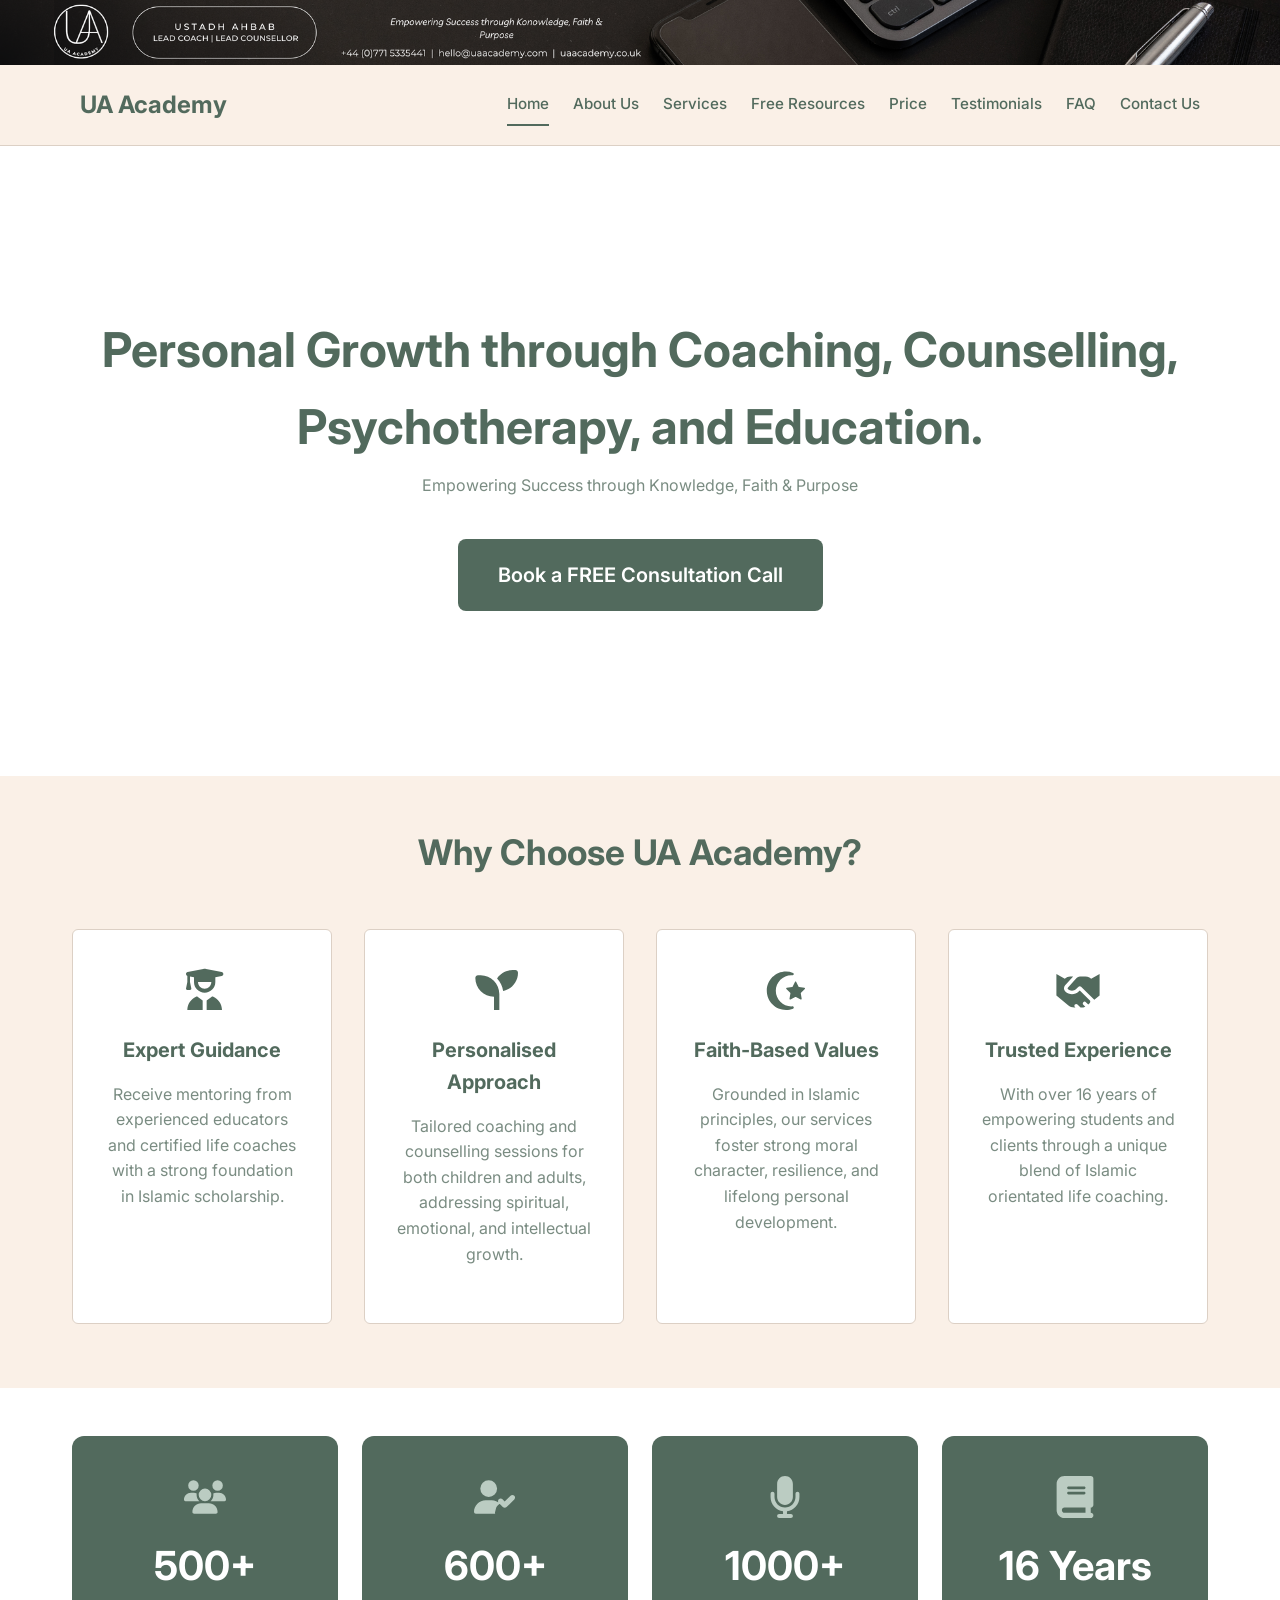
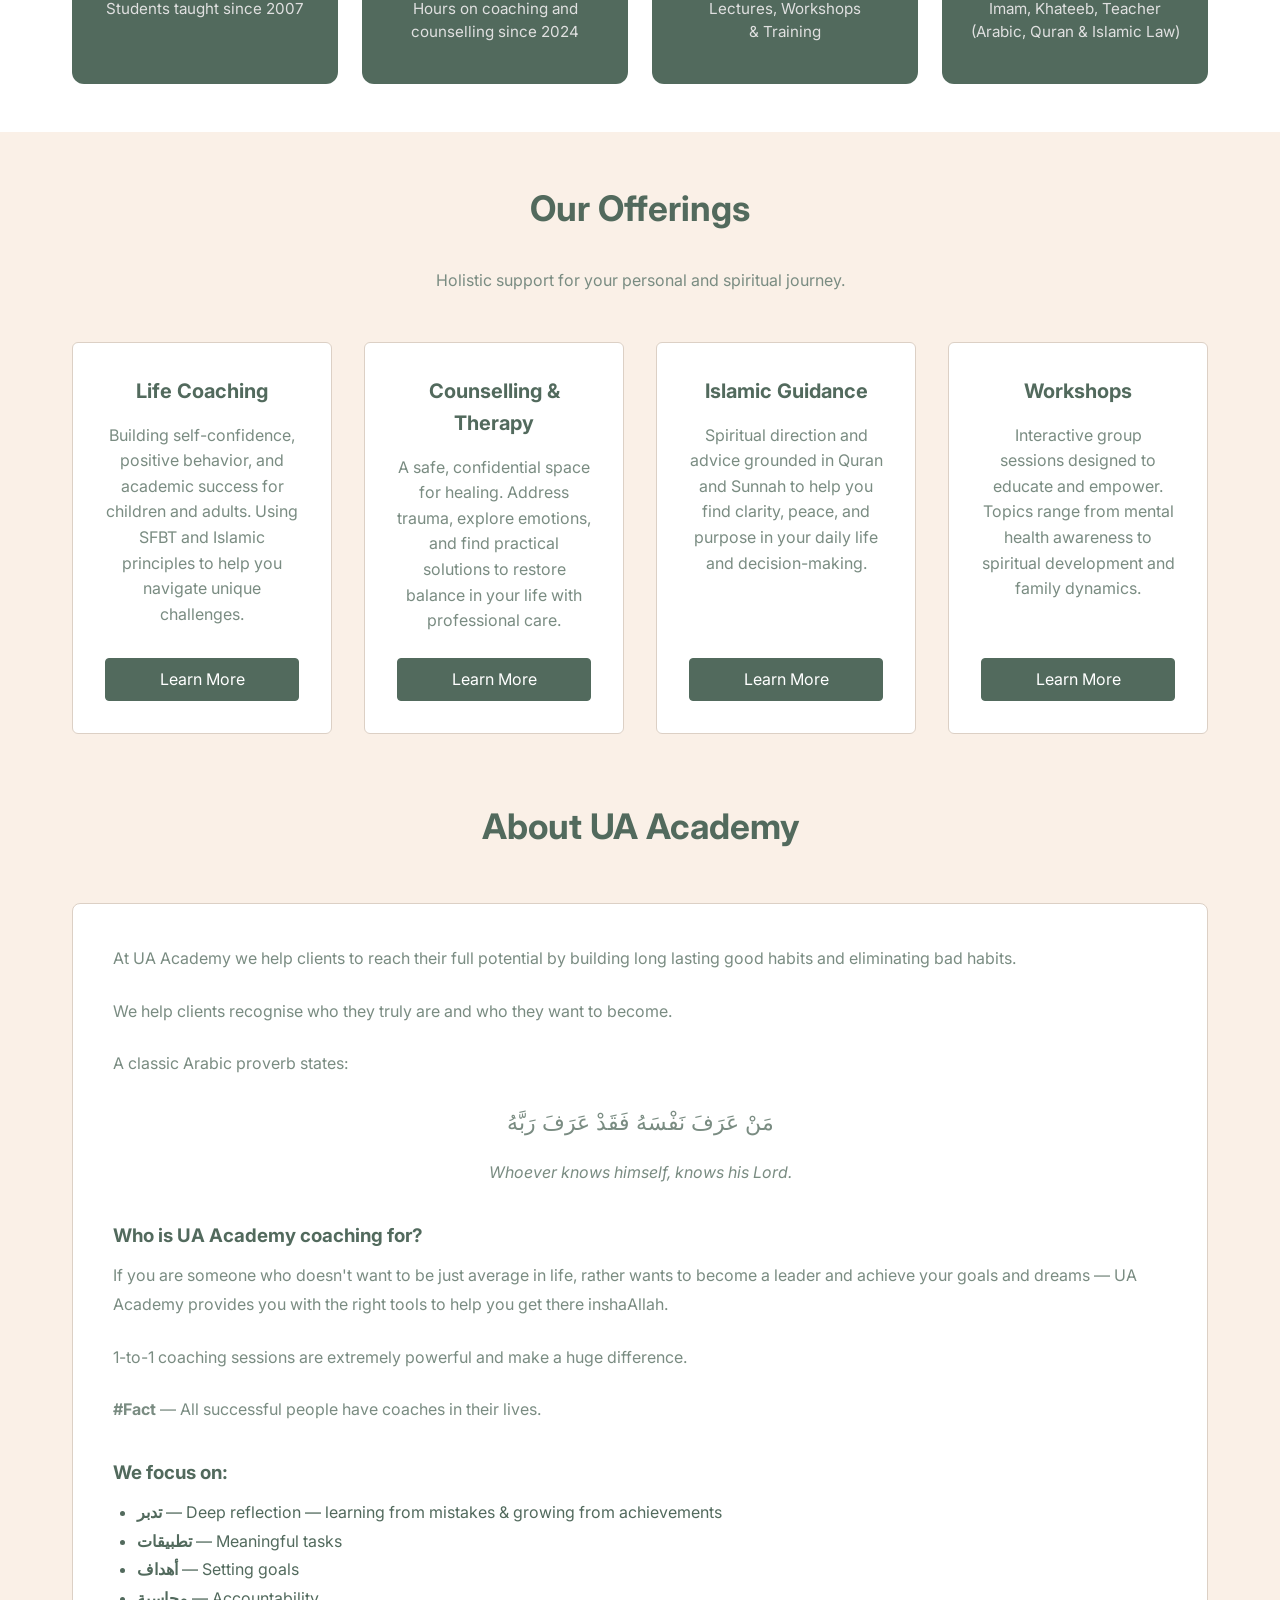
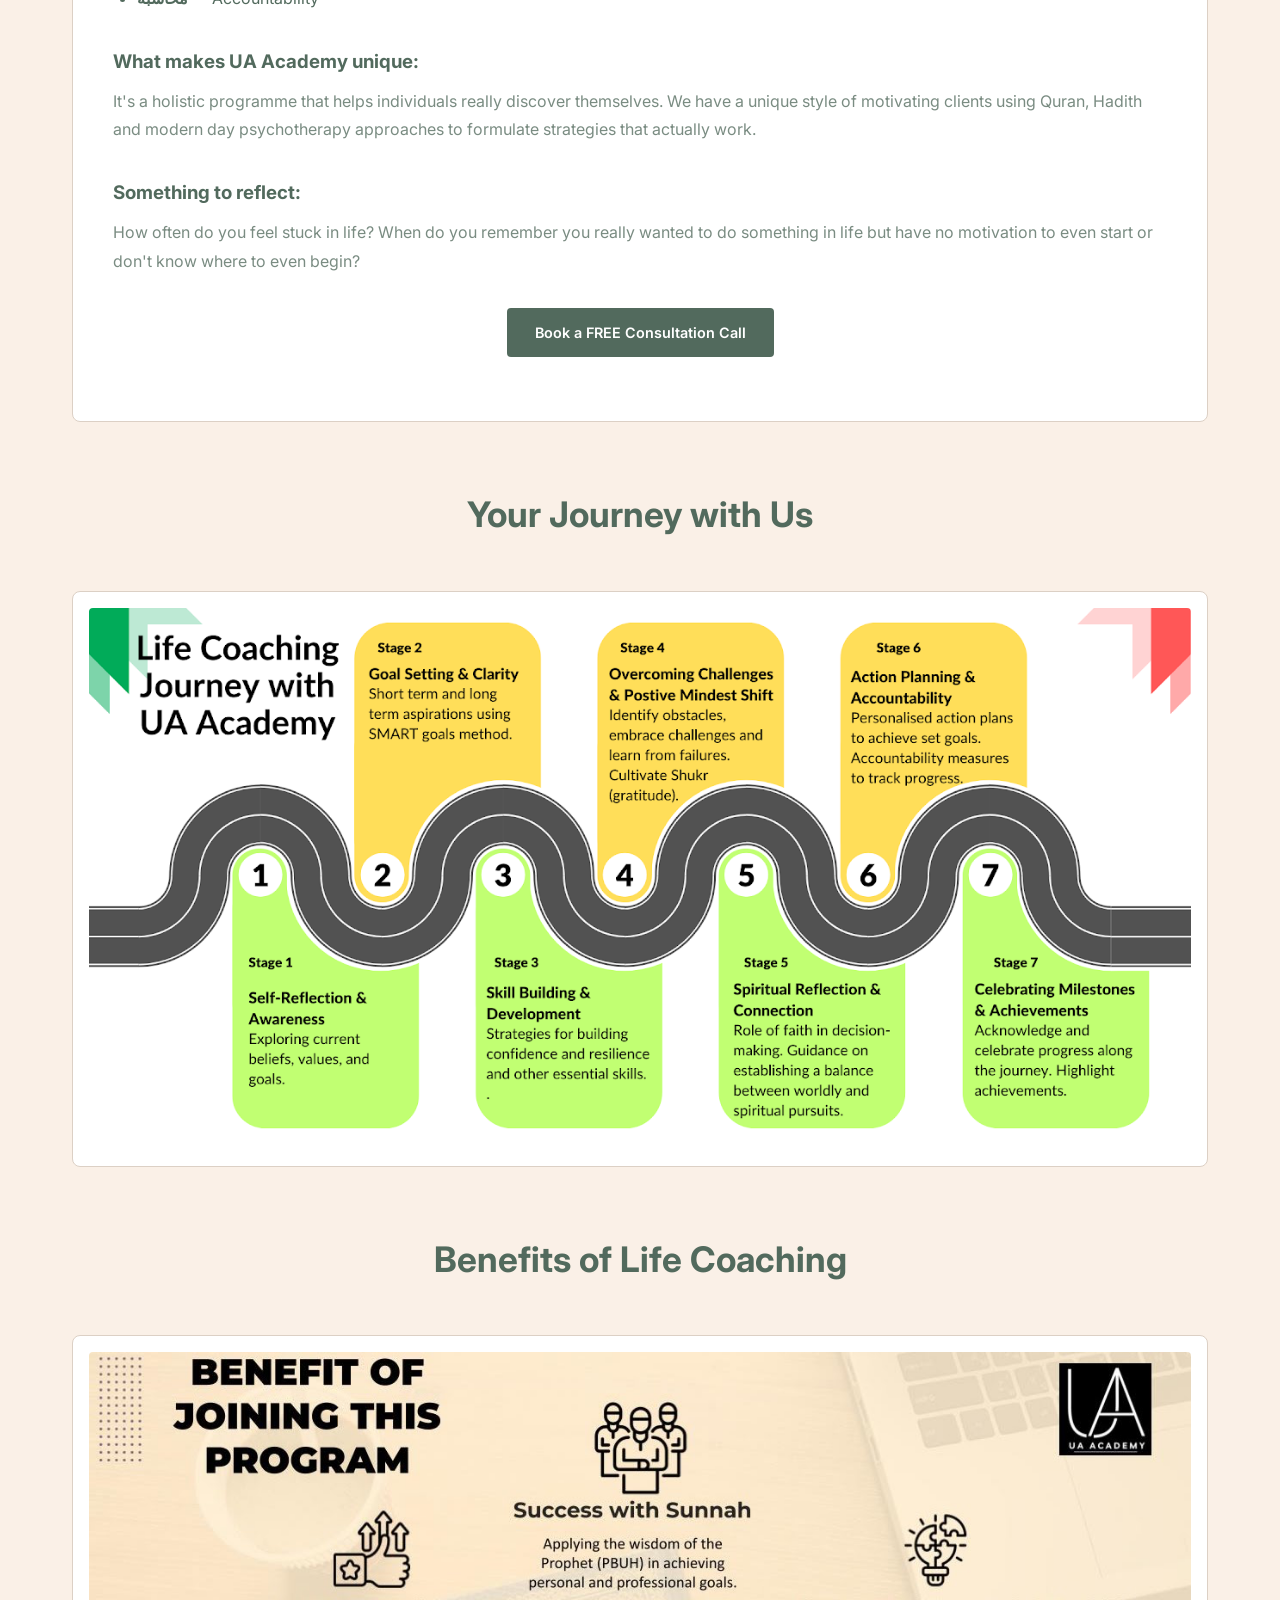
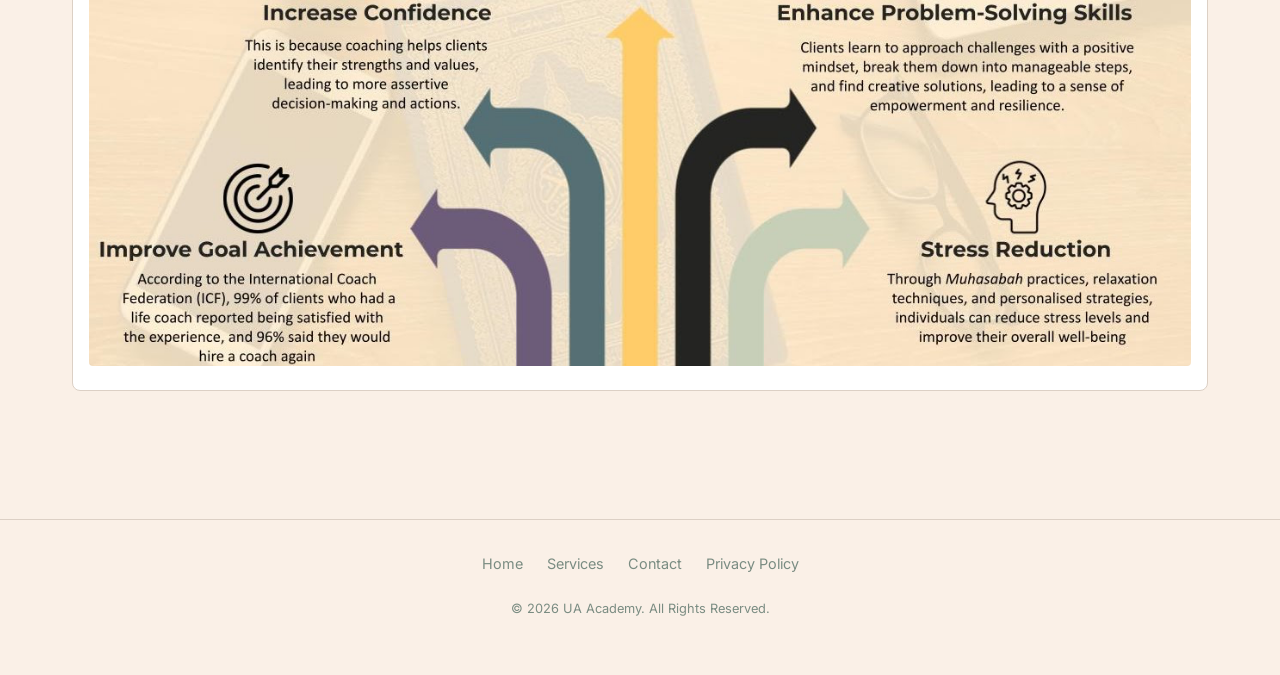
==== index.html @ 19e5a675 "Add files via upload" ====
<!DOCTYPE html>
<html lang="en">

<head>
    <meta charset="UTF-8">
    <meta name="viewport" content="width=device-width, initial-scale=1.0">
    <title>Home - UA Academy</title>
    <link rel="stylesheet" href="styles.css">
    <!-- Fonts -->
    <link
        href="https://fonts.googleapis.com/css2?family=Inter:wght@400;500;600&family=Playfair+Display:wght@700&display=swap"
        rel="stylesheet">
</head>

<body>

    <div class="top-banner">
        <picture>
            <source media="(max-width: 768px)" srcset="assets/bannermob.png">
            <img src="assets/bannerslim.png" alt="Welcome Banner">
        </picture>
    </div>
    <header>
        <div class="container nav-container">
            <a href="index.html" class="logo">UA Academy</a>
            <div class="menu-toggle">&#9776;</div>
            <nav class="nav-links">
                <a href="index.html" class="active">Home</a>
                <a href="about.html">About Us</a>
                <a href="services.html">Services</a>
                <!-- <a href="videos.html">Videos</a> -->
                <a href="FreeResources.html">Free Resources</a>
                <a href="price.html">Price</a>
                <a href="testimonials.html">Testimonials</a>
                <a href="faq.html">FAQ</a>
                <a href="contact.html">Contact Us</a>
            </nav>
        </div>
    </header>

    <main class="main-content">
        <!-- Hero -->
        <section class="page-hero home-hero">
            <div class="container">
                <h1>Personal Growth through Coaching, Counselling, Psychotherapy, and Education.</h1>
                <p>Empowering Success through Knowledge, Faith & Purpose</p>
                <a href="contact.html" class="btn">Book a FREE Consultation Call</a>
            </div>
        </section>

        <!-- Why Choose Us -->
        <section class="container" style="margin-bottom: 4rem;">
            <div class="section-title">
                <h2>Why Choose UA Academy?</h2>
            </div>
            <div class="card-grid">
                <div class="card">
                    <div class="card-icon">
                        <!-- Expert Guidance: User Graduate -->
                        <svg xmlns="http://www.w3.org/2000/svg" viewBox="0 0 576 512">
                            <path fill="currentColor"
                                d="M337.3 51C325.9 48.7 314.2 48.7 302.8 51L115.3 88.5C104.1 90.7 96 100.6 96 112C96 122.3 102.5 131.3 112 134.6L112 208L96.3 286.6C96.1 287.5 96 288.5 96 289.5C96 297.5 102.5 304.1 110.6 304.1L145.5 304.1C153.5 304.1 160.1 297.6 160.1 289.5C160.1 288.5 160 287.6 159.8 286.6L144 208L144 141.3L192 150.9L192 208C192 278.7 249.3 336 320 336C390.7 336 448 278.7 448 208L448 150.9L524.7 135.6C535.9 133.3 544 123.4 544 112C544 100.6 535.9 90.7 524.7 88.5L337.3 51zM320 288C275.8 288 240 252.2 240 208L400 208C400 252.2 364.2 288 320 288zM216.1 384.1C154.7 412.3 112 474.3 112 546.3C112 562.7 125.3 576 141.7 576L296 576L296 430L238.6 387C232.1 382.1 223.4 380.8 216 384.2zM344 576L498.3 576C514.7 576 528 562.7 528 546.3C528 474.3 485.3 412.3 423.9 384.2C416.5 380.8 407.8 382.1 401.3 387L343.9 430L343.9 576z" />
                        </svg>
                    </div>
                    <h3>Expert Guidance</h3>
                    <p>Receive mentoring from experienced educators and certified life coaches with a strong foundation
                        in Islamic scholarship.</p>
                </div>
                <div class="card">
                    <div class="card-icon">
                        <!-- Personalised Approach: Seedling -->
                        <svg xmlns="http://www.w3.org/2000/svg" viewBox="0 0 576 512">
                            <path fill="currentColor"
                                d="M576 96C576 204.1 499.4 294.3 397.6 315.4C389.7 257.3 363.6 205 325.1 164.5C365.2 104 433.9 64 512 64L544 64C561.7 64 576 78.3 576 96zM64 160C64 142.3 78.3 128 96 128L128 128C251.7 128 352 228.3 352 352L352 544C352 561.7 337.7 576 320 576C302.3 576 288 561.7 288 544L288 384C164.3 384 64 283.7 64 160z" />
                        </svg>
                    </div>
                    <h3>Personalised Approach</h3>
                    <p>Tailored coaching and counselling sessions for both children and adults, addressing spiritual,
                        emotional, and intellectual growth.</p>
                </div>
                <div class="card">
                    <div class="card-icon">
                        <!-- Faith-Based Values: Star and Crescent -->
                        <svg xmlns="http://www.w3.org/2000/svg" viewBox="0 0 640 512">
                            <path fill="currentColor"
                                d="M64 320C64 178.6 178.6 64 320 64C353 64 384.6 70.3 413.6 81.7C421 84.6 425.1 92.4 423.4 100.1C421.7 107.8 414.6 113.1 406.7 112.5C401.9 112.2 397 112 392.1 112C277.2 112 184.1 205.1 184.1 320C184.1 434.9 277.2 528 392.1 528C397 528 401.9 527.8 406.7 527.5C414.6 527 421.7 532.2 423.4 539.9C425.1 547.6 421 555.4 413.6 558.3C384.6 569.7 353 576 320 576C178.6 576 64 461.4 64 320zM439.4 201.4C442.9 194.3 453.1 194.3 456.6 201.4L488.1 265.2C489.5 268 492.2 270 495.3 270.5L565.7 280.7C573.6 281.8 576.7 291.5 571 297.1L520.1 346.7C517.8 348.9 516.8 352.1 517.3 355.2L529.3 425.3C530.6 433.1 522.4 439.1 515.4 435.4L452.4 402.3C449.6 400.8 446.3 400.8 443.5 402.3L380.5 435.4C373.5 439.1 365.2 433.1 366.6 425.3L378.6 355.2C379.1 352.1 378.1 348.9 375.8 346.7L325 297.1C319.3 291.5 322.4 281.9 330.3 280.7L400.7 270.5C403.8 270 406.5 268.1 407.9 265.2L439.4 201.4z" />
                        </svg>
                    </div>
                    <h3>Faith-Based Values</h3>
                    <p>Grounded in Islamic principles, our services foster strong moral character, resilience, and
                        lifelong personal development.</p>
                </div>
                <div class="card">
                    <div class="card-icon">
                        <!-- Trusted Experience: Handshake -->
                        <svg xmlns="http://www.w3.org/2000/svg" viewBox="0 0 640 512">
                            <path fill="currentColor"
                                d="M300.9 149.2L184.3 278.8C179.7 283.9 179.9 291.8 184.8 296.7C215.3 327.2 264.8 327.2 295.3 296.7L327.1 264.9C331.3 260.7 336.6 258.4 342 258C348.8 257.4 355.8 259.7 361 264.9L537.6 440L608 384L608 96L496 160L472.2 144.1C456.4 133.6 437.9 128 418.9 128L348.5 128C347.4 128 346.2 128 345.1 128.1C328.2 129 312.3 136.6 300.9 149.2zM148.6 246.7L255.4 128L215.8 128C190.3 128 165.9 138.1 147.9 156.1L144 160L32 96L32 384L188.4 514.3C211.4 533.5 240.4 544 270.3 544L286 544L279 537C269.6 527.6 269.6 512.4 279 503.1C288.4 493.8 303.6 493.7 312.9 503.1L353.9 544.1L362.9 544.1C382 544.1 400.7 539.8 417.7 531.8L391 505C381.6 495.6 381.6 480.4 391 471.1C400.4 461.8 415.6 461.7 424.9 471.1L456.9 503.1L474.4 485.6C483.3 476.7 485.9 463.8 482 452.5L344.1 315.7L329.2 330.6C279.9 379.9 200.1 379.9 150.8 330.6C127.8 307.6 126.9 270.7 148.6 246.6z" />
                        </svg>
                    </div>
                    <h3>Trusted Experience</h3>
                    <p>With over 16 years of empowering students and clients through a unique blend of Islamic
                        orientated life coaching.</p>
                </div>
            </div>
        </section>

        <!-- Metrics Section -->
        <section class="metrics-section">
            <div class="metrics-grid">
                <div class="metric-card">
                    <div class="metric-icon">
                        <!-- Student Icon (User Group) -->
                        <svg xmlns="http://www.w3.org/2000/svg" viewBox="0 0 640 512">
                            <path
                                d="M144 0a80 80 0 1 1 0 160A80 80 0 1 1 144 0zM512 0a80 80 0 1 1 0 160A80 80 0 1 1 512 0zM0 298.7C0 239.8 47.8 192 106.7 192h42.7c15.9 0 31 3.5 44.6 9.7c-1.3 7.2-1.9 14.7-1.9 22.3c0 38.2 16.8 72.5 43.3 96c-.2 0-.4 0-.7 0H21.3C9.6 320 0 310.4 0 298.7zM405.3 320c-.2 0-.4 0-.7 0c26.6-23.5 43.3-57.8 43.3-96c0-7.6-.7-15-1.9-22.3c13.6-6.3 28.7-9.7 44.6-9.7h42.7C592.2 192 640 239.8 640 298.7c0 11.8-9.6 21.3-21.3 21.3H405.3zM224 224a96 96 0 1 1 192 0 96 96 0 1 1 -192 0zM128 485.3C128 411.7 187.7 352 261.3 352H378.7C452.3 352 512 411.7 512 485.3c0 14.7-11.9 26.7-26.7 26.7H154.7c-14.7 0-26.7-11.9-26.7-26.7z" />
                        </svg>
                    </div>
                    <div class="metric-number">500+</div>
                    <div class="metric-label">Students taught since 2007</div>
                </div>
                <div class="metric-card">
                    <div class="metric-icon">
                        <!-- Mentoring Icon (User Check) -->
                        <svg xmlns="http://www.w3.org/2000/svg" viewBox="0 0 640 512">
                            <path
                                d="M224 256A128 128 0 1 0 224 0a128 128 0 1 0 0 256zm-45.7 48C79.8 304 0 383.8 0 482.3C0 498.7 13.3 512 29.7 512H322.8c-3.1-8.8-3.7-18.4-1.4-27.8l15-60.1c2.8-11.3 8.6-21.5 16.8-29.7l40.3-40.3c-32.1-31-75.7-50.1-123.9-50.1H178.3zm435.5-68.3c-15.6-15.6-40.9-15.6-56.6 0l-89.4 89.4-33.4-33.4c-15.6-15.6-40.9-15.6-56.6 0s-15.6 40.9 0 56.6l61.7 61.7c15.6 15.6 40.9 15.6 56.6 0l117.7-117.7c15.6-15.6 15.6-40.9 0-56.6z" />
                        </svg>
                    </div>
                    <div class="metric-number">600+</div>
                    <div class="metric-label">Hours on coaching and counselling since 2024</div>
                </div>
                <div class="metric-card">
                    <div class="metric-icon">
                        <!-- Lectures Icon (Microphone) -->
                        <svg xmlns="http://www.w3.org/2000/svg" viewBox="0 0 384 512">
                            <path
                                d="M192 0C139 0 96 43 96 96V256c0 53 43 96 96 96s96-43 96-96V96c0-53-43-96-96-96zM64 216c0-13.3-10.7-24-24-24s-24 10.7-24 24v40c0 89.1 66.2 162.7 152 174.4V464H120c-13.3 0-24 10.7-24 24s10.7 24 24 24h72 72c13.3 0 24-10.7 24-24s-10.7-24-24-24H216V430.4c85.8-11.7 152-85.3 152-174.4V216c0-13.3-10.7-24-24-24s-24 10.7-24 24v40c0 70.7-57.3 128-128 128s-128-57.3-128-128V216z" />
                        </svg>
                    </div>
                    <div class="metric-number">1000+</div>
                    <div class="metric-label">Lectures, Workshops<br>& Training</div>
                </div>
                <div class="metric-card">
                    <div class="metric-icon">
                        <!-- Islamic Education Icon (Book/Quran) -->
                        <svg xmlns="http://www.w3.org/2000/svg" viewBox="0 0 448 512">
                            <path
                                d="M96 0C43 0 0 43 0 96V416c0 53 43 96 96 96H384h32c17.7 0 32-14.3 32-32s-14.3-32-32-32V384c17.7 0 32-14.3 32-32V32c0-17.7-14.3-32-32-32H384 96zm0 384H352v64H96c-17.7 0-32-14.3-32-32s14.3-32 32-32zm32-240c0-8.8 7.2-16 16-16H336c8.8 0 16 7.2 16 16s-7.2 16-16 16H144c-8.8 0-16-7.2-16-16zm16 48H336c8.8 0 16 7.2 16 16s-7.2 16-16 16H144c-8.8 0-16-7.2-16-16s7.2-16 16-16z" />
                        </svg>
                    </div>
                    <div class="metric-number">16 Years</div>
                    <div class="metric-label">Imam, Khateeb, Teacher<br>(Arabic, Quran & Islamic Law)</div>
                </div>
            </div>
        </section>

        <!-- Our Services -->
        <section class="container" style="margin-bottom: 4rem;">
            <div class="section-title">
                <h2>Our Offerings</h2>
                <p>Holistic support for your personal and spiritual journey.</p>
            </div>
            <div class="card-grid">
                <!-- Service 1 -->
                <div class="card">
                    <h3>Life Coaching</h3>
                    <p>Building self-confidence, positive behavior, and academic success for children and adults. Using
                        SFBT and Islamic principles to help you navigate unique challenges.</p>
                    <a href="services.html" class="btn-outline"
                        style="display:inline-block; padding: 0.5rem 1rem; border-radius: 4px;">Learn More</a>
                </div>

                <!-- Service 2 -->
                <div class="card">
                    <h3>Counselling & Therapy</h3>
                    <p>A safe, confidential space for healing. Address trauma, explore emotions, and find practical
                        solutions to restore balance in your life with professional care.</p>
                    <a href="services.html" class="btn-outline"
                        style="display:inline-block; padding: 0.5rem 1rem; border-radius: 4px;">Learn More</a>
                </div>

                <!-- Service 3 -->
                <div class="card">
                    <h3>Islamic Guidance</h3>
                    <p>Spiritual direction and advice grounded in Quran and Sunnah to help you find clarity, peace, and
                        purpose in your daily life and decision-making.</p>
                    <a href="services.html" class="btn-outline"
                        style="display:inline-block; padding: 0.5rem 1rem; border-radius: 4px;">Learn More</a>
                </div>

                <!-- Service 4 -->
                <div class="card">
                    <h3>Workshops</h3>
                    <p>Interactive group sessions designed to educate and empower. Topics range from mental health
                        awareness to spiritual development and family dynamics.</p>
                    <a href="services.html" class="btn-outline"
                        style="display:inline-block; padding: 0.5rem 1rem; border-radius: 4px;">Learn More</a>
                </div>
            </div>
        </section>

        <!-- About UA Academy Coaching -->
        <section class="container" style="margin-bottom: 4rem;">
            <div class="section-title">
                <h2>About UA Academy</h2>
            </div>
            <div style="background: white; padding: 2.5rem; border-radius: 8px; border: 1px solid var(--border-color); line-height: 1.8; color: var(--text-main);">
                <p>At UA Academy we help clients to reach their full potential by building long lasting good habits and eliminating bad habits.</p>
                <p>We help clients recognise who they truly are and who they want to become.</p>
                <p style="margin-top: 1rem;">A classic Arabic proverb states:</p>
                <p style="font-size: 1.4rem; text-align: center; margin: 1rem 0; direction: rtl;">مَنْ عَرَفَ نَفْسَهُ فَقَدْ عَرَفَ رَبَّهُ</p>
                <p style="text-align: center; font-style: italic; margin-bottom: 1.5rem;">Whoever knows himself, knows his Lord.</p>

                <h3 style="margin-top: 2rem; margin-bottom: 0.5rem;">Who is UA Academy coaching for?</h3>
                <p>If you are someone who doesn't want to be just average in life, rather wants to become a leader and achieve your goals and dreams — UA Academy provides you with the right tools to help you get there inshaAllah.</p>
                <p>1-to-1 coaching sessions are extremely powerful and make a huge difference.</p>
                <p style="margin-top: 0.5rem;"><strong>#Fact</strong> — All successful people have coaches in their lives.</p>

                <h3 style="margin-top: 2rem; margin-bottom: 0.5rem;">We focus on:</h3>
                <ul style="list-style: disc; padding-left: 1.5rem; margin-bottom: 1.5rem;">
                    <li><strong>تدبر</strong> — Deep reflection — learning from mistakes & growing from achievements</li>
                    <li><strong>تطبيقات</strong> — Meaningful tasks</li>
                    <li><strong>أهداف</strong> — Setting goals</li>
                    <li><strong>محاسبة</strong> — Accountability</li>
                </ul>

                <h3 style="margin-top: 2rem; margin-bottom: 0.5rem;">What makes UA Academy unique:</h3>
                <p>It's a holistic programme that helps individuals really discover themselves. We have a unique style of motivating clients using Quran, Hadith and modern day psychotherapy approaches to formulate strategies that actually work.</p>

                <h3 style="margin-top: 2rem; margin-bottom: 0.5rem;">Something to reflect:</h3>
                <p>How often do you feel stuck in life? When do you remember you really wanted to do something in life but have no motivation to even start or don't know where to even begin?</p>

                <p style="margin-top: 2rem; text-align: center;">
                    <a href="contact.html" class="btn">Book a FREE Consultation Call</a>
                </p>
            </div>
        </section>

        <!-- Timeline and benefits Image Section -->
        <section class="container" style="margin-bottom: 4rem; text-align: center;">
            <div class="section-title">
                <h2>Your Journey with Us</h2>
            </div>
            <div
                style="background: white; padding: 1rem; border-radius: 8px; border: 1px solid var(--border-color); display: inline-block;">
                <img src="assets/timeline.png" alt="Life Coaching Journey Timeline"
                    style="max-width: 100%; height: auto; border-radius: 4px;">
            </div>
        </section>

        <section class="container" style="margin-bottom: 4rem; text-align: center;">
            <div class="section-title">
                <h2>Benefits of Life Coaching</h2>
            </div>
            <div
                style="background: white; padding: 1rem; border-radius: 8px; border: 1px solid var(--border-color); display: inline-block;">
                <img src="assets/benefitsoflifecoaching.png" alt="Life Coaching Journey Timeline"
                    style="max-width: 100%; height: auto; border-radius: 4px;">
            </div>
        </section>
    </main>

    <footer>
        <div class="container">
            <div class="footer-links">
                <a href="index.html">Home</a>
                <a href="services.html">Services</a>
                <a href="contact.html">Contact</a>
                <a href="#">Privacy Policy</a>
            </div>
            <p class="copyright">&copy; 2026 UA Academy. All Rights Reserved.</p>
        </div>
    </footer>

    <script>
        document.querySelector('.menu-toggle').addEventListener('click', () => {
            document.querySelector('.nav-links').classList.toggle('active');
            document.body.classList.toggle('menu-open');
        });
        // Close menu when a link is tapped
        document.querySelectorAll('.nav-links a').forEach(link => {
            link.addEventListener('click', () => {
                document.querySelector('.nav-links').classList.remove('active');
                document.body.classList.remove('menu-open');
            });
        });
    </script>
</body>

</html>
---- styles.css ----
/* Minimal Global Styles */
:root {
    /* Dark Green Font */
    --primary-color: #526a5d;
    /* Darker Green */
    --primary-hover: #3d5045;
    /* Sage Green */
    --accent-color: #bbccc2;
    /* Cream Background */
    --bg-body: #faf0e7;
    /* White for cards */
    --bg-light: #ffffff;
    /* Dark Green Text */
    --text-main: #526a5d;
    /* Muted Green */
    --text-muted: #7a8c82;
    /* Warm Border */
    --border-color: #dcd0c5;
    --max-width: 1200px;
    --transition: all 0.2s ease-in-out;
}

* {
    box-sizing: border-box;
    margin: 0;
    padding: 0;
}

body {
    font-family: 'Inter', sans-serif;
    line-height: 1.6;
    color: var(--text-main);
    background-color: var(--bg-body);
    display: flex;
    flex-direction: column;
    min-height: 100vh;
}

a {
    text-decoration: none;
    color: inherit;
    transition: var(--transition);
}

ul {
    list-style: none;
}

h1,
h2,
h3,
h4 {
    font-family: 'Inter', sans-serif;
    /* Changed to simple font as requested */
    color: var(--text-main);
    /* Black headings */
    font-weight: 700;
    margin-bottom: 1rem;
}

h1 {
    font-size: 3rem;
}

h2 {
    font-size: 2.2rem;
    margin-bottom: 2rem;
}

p {
    margin-bottom: 1.5rem;
    color: var(--text-muted);
}

.container {
    max-width: var(--max-width);
    margin: 0 auto;
    padding: 0 2rem;
}

/* Header & Nav */
header {
    border-bottom: 1px solid var(--border-color);
    background: var(--bg-body);
    position: sticky;
    top: 0;
    z-index: 1100;
}

.nav-container {
    display: flex;
    justify-content: space-between;
    align-items: center;
    height: 80px;
    max-width: 100%;
    padding: 0 5rem;
}

.logo {
    font-size: 1.5rem;
    font-weight: 700;
    color: var(--primary-color);
    font-family: 'Inter', sans-serif;
    /* Changed to simple font as requested */
}

.nav-links {
    display: flex;
    gap: 1.5rem;
}

.nav-links a {
    font-size: 0.95rem;
    font-weight: 500;
    color: var(--text-main);
    padding: 0.5rem 0;
    border-bottom: 2px solid transparent;
}

.nav-links a:hover,
.nav-links a.active {
    color: var(--primary-color);
    border-bottom-color: var(--primary-color);
}

.top-banner {
    width: 100%;
    overflow: hidden;
}

.top-banner picture {
    display: block;
    width: 100%;
}

.top-banner img {
    width: 100%;
    height: auto;
    display: block;
}

/* Buttons */
.btn {
    display: inline-block;
    padding: 0.75rem 1.75rem;
    background-color: var(--primary-color);
    color: #FFF;
    border-radius: 4px;
    /* Slightly rounded, professional */
    font-weight: 600;
    font-size: 0.9rem;
}

.btn:hover {
    background-color: var(--primary-hover);
    color: #FFF;
}

.btn-outline {
    background-color: var(--primary-color);
    border: 1px solid var(--primary-color);
    color: #FFF;
}

.btn-outline:hover {
    background-color: transparent;
    color: var(--primary-color);
}

/* Page Hero (Minimal - Default for all pages) */
.page-hero {
    background-color: var(--bg-light);
    padding: 3rem 0;
    /* Reduced padding for inner pages */
    text-align: center;
    margin-bottom: 2rem;
}

/* Home Page Hero (Full Screen Effect) */
.home-hero {
    padding: 4rem 0;
    margin-bottom: 3rem;
    min-height: 70vh;
    display: flex;
    flex-direction: column;
    justify-content: center;
}

/* Bigger Hero Button */
.page-hero .btn {
    font-size: 1.25rem;
    padding: 1.25rem 2.5rem;
    margin-top: 1rem;
    border-radius: 8px;
}

.page-hero h1 {
    margin-bottom: 0.5rem;
}

/* Main Content */
.main-content {
    flex: 1;
    /* Pushes footer down */
    padding-bottom: 4rem;
}

.section-title {
    text-align: center;
    margin-bottom: 3rem;
    margin-top: 3rem;
}

/* Cards */
.card-grid {
    display: grid;
    grid-template-columns: repeat(auto-fit, minmax(240px, 1fr));
    gap: 2rem;
}

.card {
    display: flex;
    flex-direction: column;
    height: 100%;
    background: var(--bg-light);
    border: 1px solid var(--border-color);
    padding: 2rem;
    border-radius: 6px;
    transition: var(--transition);
    text-align: center;
}

.card:hover {
    border-color: var(--primary-color);
    box-shadow: 0 5px 15px rgba(0, 0, 0, 0.05);
    /* Soft shadow */
}

.card-icon {
    display: flex;
    justify-content: center;
    align-items: center;
    margin-bottom: 1.5rem;
    color: var(--primary-color);
}

.card-icon svg {
    width: 48px;
    height: 48px;
    fill: currentColor;
}

.card h3 {
    font-size: 1.25rem;
    color: var(--primary-color);
}

.card p {
    flex-grow: 1;
}

.card-hero-img {
    width: calc(100% + 4rem);
    aspect-ratio: 1 / 1;
    object-fit: cover;
    margin: -2rem -2rem 1.5rem -2rem;
    border-radius: 6px 6px 0 0;
}

/* Booking Wrapper */
.booking-wrapper {
    background: var(--bg-light);
    border: 1px solid var(--border-color);
    padding: 3rem;
    border-radius: 8px;
    text-align: center;
    min-height: 500px;
    display: flex;
    flex-direction: column;
    justify-content: center;
    align-items: center;
}

/* About Page Grid */
.about-grid {
    display: grid;
    grid-template-columns: 1fr 1.5fr;
    /* Images left, text right */
    gap: 3rem;
    align-items: start;
}

.about-images {
    display: flex;
    flex-direction: column;
    gap: 1.5rem;
}

.about-img-container {
    width: 100%;
    max-width: 250px !important;
    /* Force smaller size */
    margin: 0 auto;
    border-radius: 8px;
    overflow: hidden;
    box-shadow: 0 4px 6px rgba(0, 0, 0, 0.1);
}

.about-img-container img {
    width: 100%;
    height: auto;
    display: block;
    object-fit: cover;
}

@media (max-width: 768px) {
    .about-grid {
        grid-template-columns: 1fr;
        /* Stack on mobile */
    }

    .about-text {
        order: 1;
        /* Show text first on mobile */
    }

    .about-images {
        order: 2;
        /* Show images second on mobile */
        margin-bottom: 0;
        margin-top: 2rem;
    }
}

/* Testimonial Accordion */
.testimonial-accordion {
    width: 100%;
    margin-bottom: 2rem;
    border: 1px solid var(--border-color);
    border-radius: 8px;
    background: var(--bg-light);
    overflow: hidden;
}

.testimonial-accordion summary {
    padding: 1.5rem;
    cursor: pointer;
    background: transparent;
    font-weight: 600;
    list-style: none;
    /* Remove default arrow */
    display: flex;
    justify-content: space-between;
    align-items: center;
    transition: background 0.2s;
}

.testimonial-accordion:hover {
    background: #f0fff4;
    /* Light green hover */
}

.testimonial-accordion summary:hover {
    background: transparent;
}

.testimonial-accordion summary::-webkit-details-marker {
    display: none;
}

.testimonial-accordion summary::after {
    content: '+';
    font-size: 1.5rem;
    color: var(--primary-color);
    font-weight: bold;
}

.testimonial-accordion[open] summary::after {
    content: '-';
}

.testimonial-accordion p {
    padding: 1.5rem;
    margin: 0;
    border-top: 1px solid #eee;
    font-style: italic;
    color: #555;
    background: transparent;
    line-height: 1.7;
}

.testimonial-role {
    font-size: inherit;
    /* Same size as name */
    font-weight: inherit;
    /* Same weight as name */
    color: inherit;
    /* Same color as name */
    margin-left: 0.2rem;
}

.footer-links {
    display: flex;
    justify-content: center;
    align-items: center;
    gap: 1.5rem;
    flex-wrap: wrap;
}

.footer-links a {
    color: var(--text-muted);
    font-size: 0.9rem;
}

.footer-links a:hover {
    color: var(--primary-color);
}

.copyright {
    margin-top: 1.5rem;
    font-size: 0.8rem;
    color: #999;
    text-align: center;
    width: 100%;
}

/* Responsive */
@media (max-width: 768px) {
    .nav-container {
        padding: 0 1.5rem;
        height: 70px;
        position: relative;
    }

    /* Hamburger Menu Button */
    .menu-toggle {
        display: block;
        font-size: 1.8rem;
        color: var(--primary-color);
        cursor: pointer;
        z-index: 1200;
    }

    /* Mobile Navigation Drawer */
    .nav-links {
        position: fixed;
        top: 0;
        left: 0;
        width: 100%;
        height: 100vh;
        background-color: var(--bg-body);
        flex-direction: column;
        justify-content: center;
        padding: 2rem;
        gap: 1rem;
        align-items: center;
        transform: translateX(100%);
        transition: transform 0.3s ease-in-out;
        margin-top: 0;
        overflow-y: auto;
        z-index: 1150;
    }

    .nav-links.active {
        transform: translateX(0);
    }

    /* Lock body scroll when menu is open */
    body.menu-open {
        overflow: hidden;
    }

    .nav-links a {
        font-size: 1.25rem;
        width: 100%;
        text-align: center;
        padding: 1rem 0;
        border-bottom: 1px solid #f0f0f0;
    }

    /* Hero Text Size */
    h1 {
        font-size: 2.2rem;
    }

    h2 {
        font-size: 1.75rem;
    }

    /* Contact Page Fix */
    .booking-wrapper {
        padding: 0.5rem !important;
        /* Minimal padding */
        border: none;
        /* Remove border */
        display: block;
        /* Force block */
        min-height: auto;
        /* Allow flexible height */
    }

    /* TidyCal Iframe fix */
    .tidycal-embed {
        width: 100%;
        overflow: hidden;
    }


}

/* Desktop: Hide Menu Toggle */
@media (min-width: 769px) {
    .menu-toggle {
        display: none;
    }
}

/* Comparison Accordion */
.comparison-grid {
    display: grid;
    grid-template-columns: repeat(auto-fit, minmax(300px, 1fr));
    gap: 2rem;
    align-items: start;
}

.comparison-card {
    background: #fafafa;
    border-radius: 12px;
    box-shadow: 0 4px 6px rgba(0, 0, 0, 0.05);
    overflow: hidden;
    border: 1px solid #eee;
    transition: all 0.3s ease;
}

.comparison-card:hover {
    box-shadow: 0 8px 15px rgba(0, 0, 0, 0.1);
    transform: translateY(-2px);
}

.comparison-card summary {
    list-style: none;
    /* Hide default triangle */
    cursor: pointer;
    position: relative;
    padding: 0;
}

/* Hide default triangle in Webkit */
.comparison-card summary::-webkit-details-marker {
    display: none;
}

.comparison-card img {
    width: 100%;
    height: 250px;
    object-fit: cover;
    display: block;
}

.comparison-header {
    padding: 1.5rem;
    display: flex;
    justify-content: space-between;
    align-items: center;
    background: white;
    border-bottom: 1px solid transparent;
}

.comparison-card[open] .comparison-header {
    border-bottom: 1px solid #f0f0f0;
}

.comparison-header h3 {
    margin: 0;
    font-size: 1.5rem;
    color: var(--primary-color);
}

.toggle-icon {
    font-size: 1.2rem;
    color: var(--secondary-color);
    transition: transform 0.3s ease;
}

.comparison-card[open] .toggle-icon {
    transform: rotate(180deg);
}

.comparison-content {
    padding: 1.5rem;
    line-height: 1.8;
    color: var(--text-color);
    background: #fafafa;
}

.comparison-content ul {
    padding-left: 1.2rem;
    margin-bottom: 1.5rem;
}

.comparison-content li {
    margin-bottom: 0.8rem;
}

/* Pricing Page Styles */
.pricing-grid {
    display: grid;
    grid-template-columns: repeat(auto-fit, minmax(300px, 1fr));
    gap: 2rem;
    align-items: height;
    /* Ensure cards are same height */
    margin-top: 3rem;
    margin-bottom: 3rem;
}

.pricing-card {
    background: #fafafa;
    border-radius: 8px;
    /* Slightly less rounded than others based on image */
    overflow: hidden;
    text-align: center;
    display: flex;
    flex-direction: column;
}

.pricing-card img {
    width: 100%;
    height: 300px;
    /* Square-ish look */
    object-fit: cover;
    display: block;
}

.pricing-info {
    padding: 2rem;
    flex-grow: 1;
    /* Pushes content to fill space */
    display: flex;
    flex-direction: column;
    justify-content: center;
    background: #fff;
    /* White background for text area as per screenshot seems to be white or very light */
}


.pricing-info p {
    margin-bottom: 0.5rem;
    color: var(--text-color);
    font-size: 1.1rem;
}

.btn-yellow {
    display: block;
    width: 100%;
    max-width: 800px;
    margin: 2rem auto;
    background-color: #FCD34D;
    /* Yellow color from screenshot */
    color: #000;
    padding: 1rem 2rem;
    text-align: center;
    border-radius: 4px;
    font-weight: 600;
    text-decoration: none;
    transition: background-color 0.3s ease;
}

.btn-yellow:hover {
    background-color: #FBBF24;
}

/* Pricing Refinements */
.pricing-card {
    border-top: 5px solid var(--primary-color);
    background: #fff;
    box-shadow: 0 4px 6px rgba(0, 0, 0, 0.05);
    padding: 2rem;
    display: flex;
    flex-direction: column;
    justify-content: center;
    min-height: 250px;
    transition: transform 0.3s ease, box-shadow 0.3s ease;
}

.pricing-card:hover {
    transform: translateY(-5px);
    box-shadow: 0 10px 20px rgba(0, 0, 0, 0.1);
}

.pricing-info {
    padding: 0;
    /* Remove old padding */
    background: transparent;
}

.pricing-info h3 {
    margin-bottom: 2rem;
    font-size: 1.5rem;
    color: var(--primary-color);
}

.price-type {
    font-size: 0.9rem;
    text-transform: uppercase;
    letter-spacing: 1px;
    color: #666;
    margin-bottom: 0.2rem;
}

.price-amount {
    font-size: 1.25rem;
    font-weight: 700;
    color: var(--text-color);
    margin-bottom: 1.5rem;
}

.btn-primary-custom {
    display: block;
    width: 100%;
    max-width: 600px;
    margin: 3rem auto;
    background-color: var(--primary-color);
    color: white;
    padding: 1rem 2rem;
    text-align: center;
    border-radius: 4px;
    font-weight: 600;
    font-size: 1.1rem;
    text-decoration: none;
    transition: all 0.3s ease;
    border: 2px solid var(--primary-color);
}

.btn-primary-custom:hover {
    background-color: transparent;
    color: var(--primary-color);
}

/* Testimonials Grid */
.testimonials-grid {
    display: grid;
    grid-template-columns: repeat(auto-fit, minmax(300px, 1fr));
    gap: 1.5rem;
    margin-top: 2rem;
    margin-bottom: 2rem;
    align-items: start;
    /* Prevents stretching nicely */
}

/* Adjust accordion style for grid */
.testimonial-accordion {
    height: 100%;
    /* Ensure full height usage */
    display: flex;
    flex-direction: column;
}

/* Footer Refinement */
footer {
    background: var(--bg-body);
    padding: 2rem 0;
    border-top: 1px solid var(--border-color);
}

.copyright {
    color: var(--text-muted);
}

/* Input Fields Refinement */
input,
textarea,
select {
    background: #fff;
    border: 1px solid var(--border-color);
    color: var(--text-main);
}

input:focus,
textarea:focus,
select:focus {
    border-color: var(--primary-color);
    outline: none;
    box-shadow: 0 0 0 2px rgba(82, 106, 93, 0.1);
}

/* Metrics Section */
.metrics-section {
    background-color: var(--bg-light);
    padding: 3rem 0;
    margin-bottom: 3rem;
}

.metrics-grid {
    display: grid;
    grid-template-columns: repeat(4, 1fr);
    gap: 1.5rem;
    max-width: var(--max-width);
    margin: 0 auto;
    padding: 0 2rem;
}

.metric-card {
    background: var(--primary-color);
    /* Dark green background */
    border: none;
    border-radius: 12px;
    padding: 2.5rem 1.5rem;
    /* Increased vertical padding */
    text-align: center;
    transition: var(--transition);
    color: #fff;
    /* White text */
}

.metric-card:hover {
    transform: translateY(-5px);
    box-shadow: 0 10px 20px rgba(82, 106, 93, 0.2);
}

.metric-icon {
    display: flex;
    justify-content: center;
    align-items: center;
    margin-bottom: 1.5rem;
    color: #bbccc2;
    /* Sage green color for icons */
}

.metric-icon svg {
    width: 42px;
    height: 42px;
    fill: currentColor;
}

.metric-number {
    font-family: 'Inter', sans-serif;
    /* Simple sans-serif font */
    font-size: 2.5rem;
    font-weight: 700;
    color: #fff;
    /* White number */
    margin-bottom: 0.5rem;
    line-height: 1.2;
}

.metric-label {
    font-size: 0.95rem;
    color: #e0e0e0;
    /* Light grey/white for readability */
    line-height: 1.5;
}

/* Mobile: 2x2 Grid */
@media (max-width: 768px) {
    .metrics-grid {
        grid-template-columns: repeat(2, 1fr);
        gap: 1rem;
        padding: 0 1.5rem;
    }

    .metric-card {
        padding: 1.5rem 1rem;
    }

    .metric-number {
        font-size: 2rem;
    }

    .metric-label {
        font-size: 0.85rem;
    }
}

/* Testimonials Carousel */
.carousel-container {
    max-width: 800px;
    margin: 0 auto;
    position: relative;
    padding: 0 0 1.5rem 0;
    /* Added bottom padding for dots */
    overflow: hidden;
    background: #fff;
    border-radius: 12px;
    box-shadow: 0 5px 15px rgba(0, 0, 0, 0.05);
    border: 1px solid var(--border-color);
}

.carousel-track {
    display: flex;
    transition: transform 0.5s ease-in-out;
}

.testimonial-slide {
    min-width: 100%;
    padding: 2rem;
    box-sizing: border-box;
    text-align: center;
}

.testimonial-text {
    font-size: 1.1rem;
    font-style: italic;
    color: var(--text-main);
    margin-bottom: 1.5rem;
    line-height: 1.6;
    /* Uniform height constraints */
    max-height: 250px;
    overflow-y: auto;
    padding-right: 1rem;
}

/* Custom Scrollbar for Testimonials */
.testimonial-text::-webkit-scrollbar {
    width: 6px;
}

.testimonial-text::-webkit-scrollbar-track {
    background: rgba(0, 0, 0, 0.05);
    border-radius: 4px;
}

.testimonial-text::-webkit-scrollbar-thumb {
    background: var(--border-color);
    border-radius: 4px;
}

.testimonial-text::-webkit-scrollbar-thumb:hover {
    background: var(--primary-color);
}

.testimonial-author {
    font-weight: 700;
    color: var(--primary-color);
    font-size: 1rem;
}

.carousel-nav {
    display: flex;
    justify-content: center;
    gap: 1rem;
    margin-top: 0.5rem;
    /* Reduced from 1.5rem */
}

.carousel-btn {
    background: var(--bg-body);
    border: 1px solid var(--border-color);
    color: var(--primary-color);
    width: 40px;
    height: 40px;
    border-radius: 50%;
    cursor: pointer;
    display: flex;
    align-items: center;
    justify-content: center;
    transition: var(--transition);
}

.carousel-btn:hover {
    background: var(--primary-color);
    color: #fff;
    border-color: var(--primary-color);
}

.carousel-dots {
    display: flex;
    justify-content: center;
    gap: 0.5rem;
    margin-top: 1rem;
}

.dot {
    width: 10px;
    height: 10px;
    background: var(--border-color);
    border-radius: 50%;
    cursor: pointer;
    transition: var(--transition);
}

.dot.active {
    background: var(--primary-color);
    transform: scale(1.2);
}

/* Mobile Testimonial Fix */
@media (max-width: 768px) {
    .testimonial-slide {
        padding: 2rem 1.5rem;
    }

    .testimonial-text {
        font-size: 1rem;
        padding-right: 5px;
    }
}
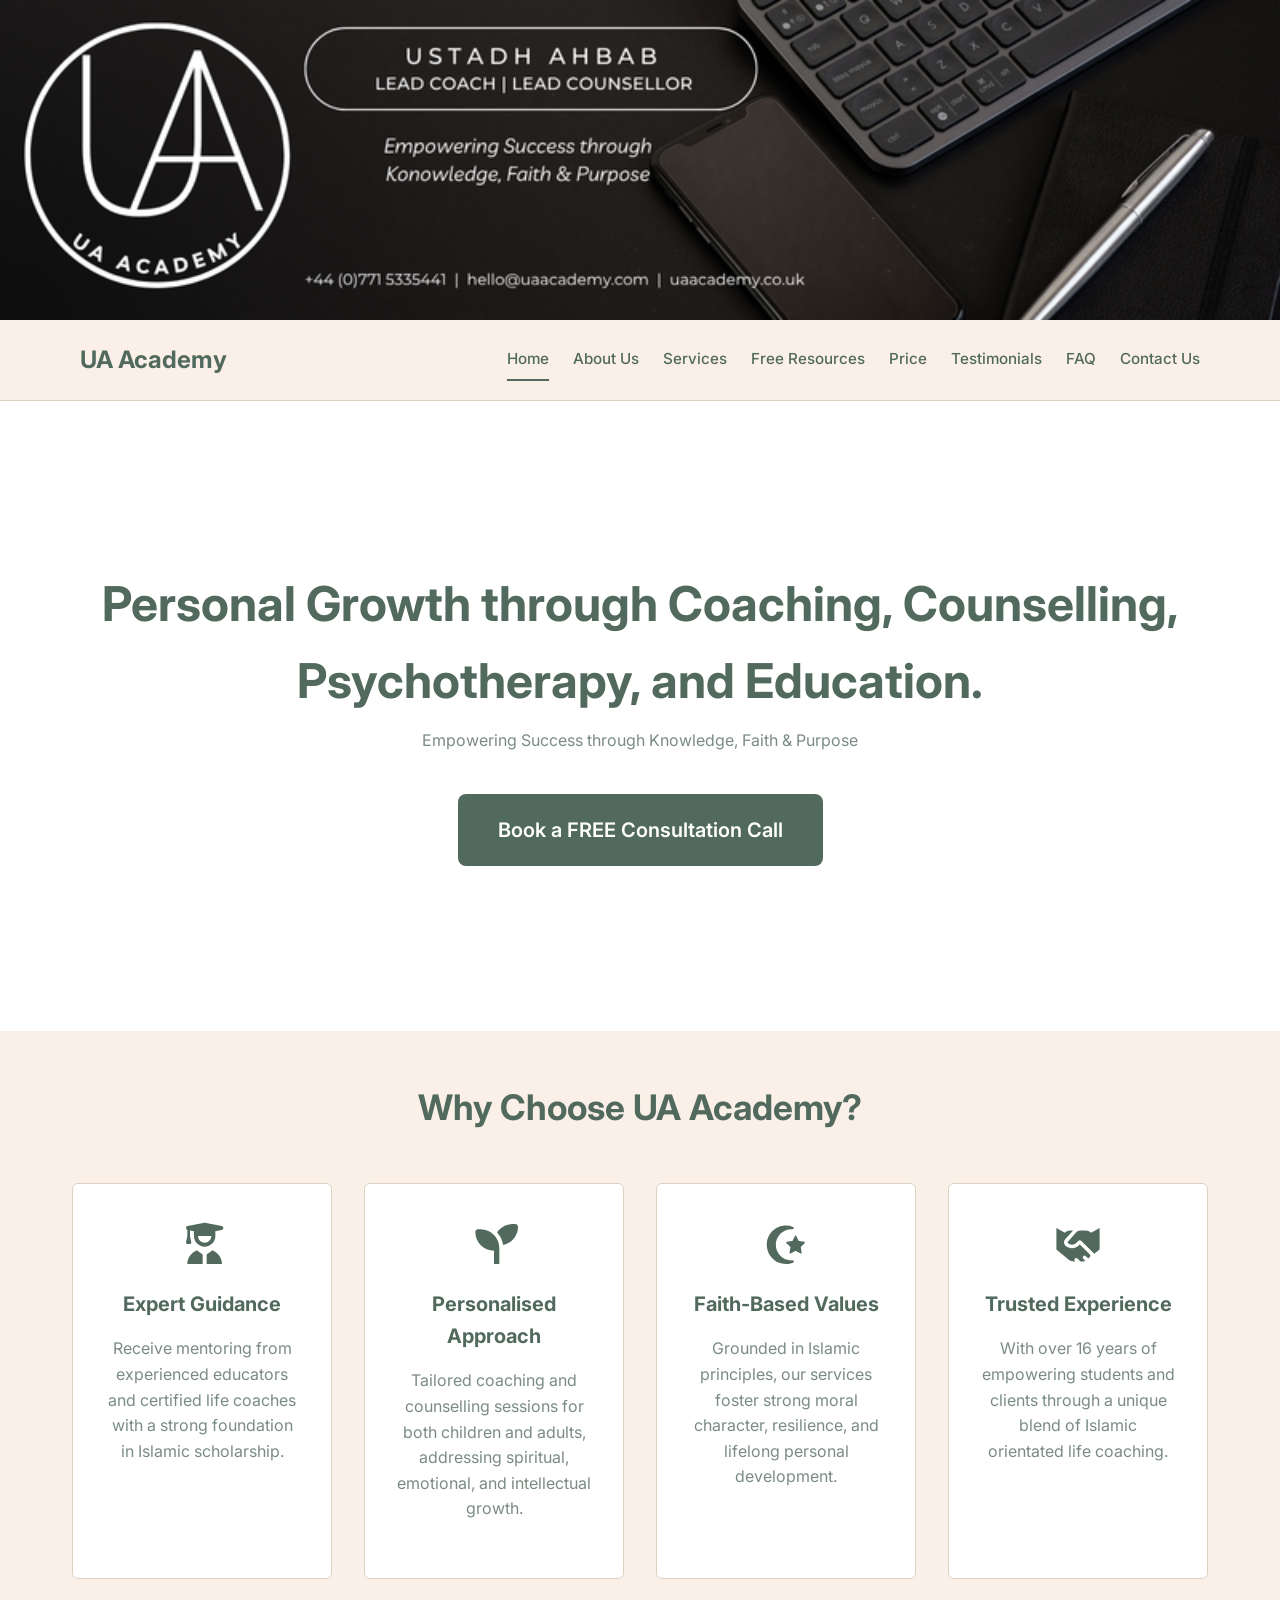
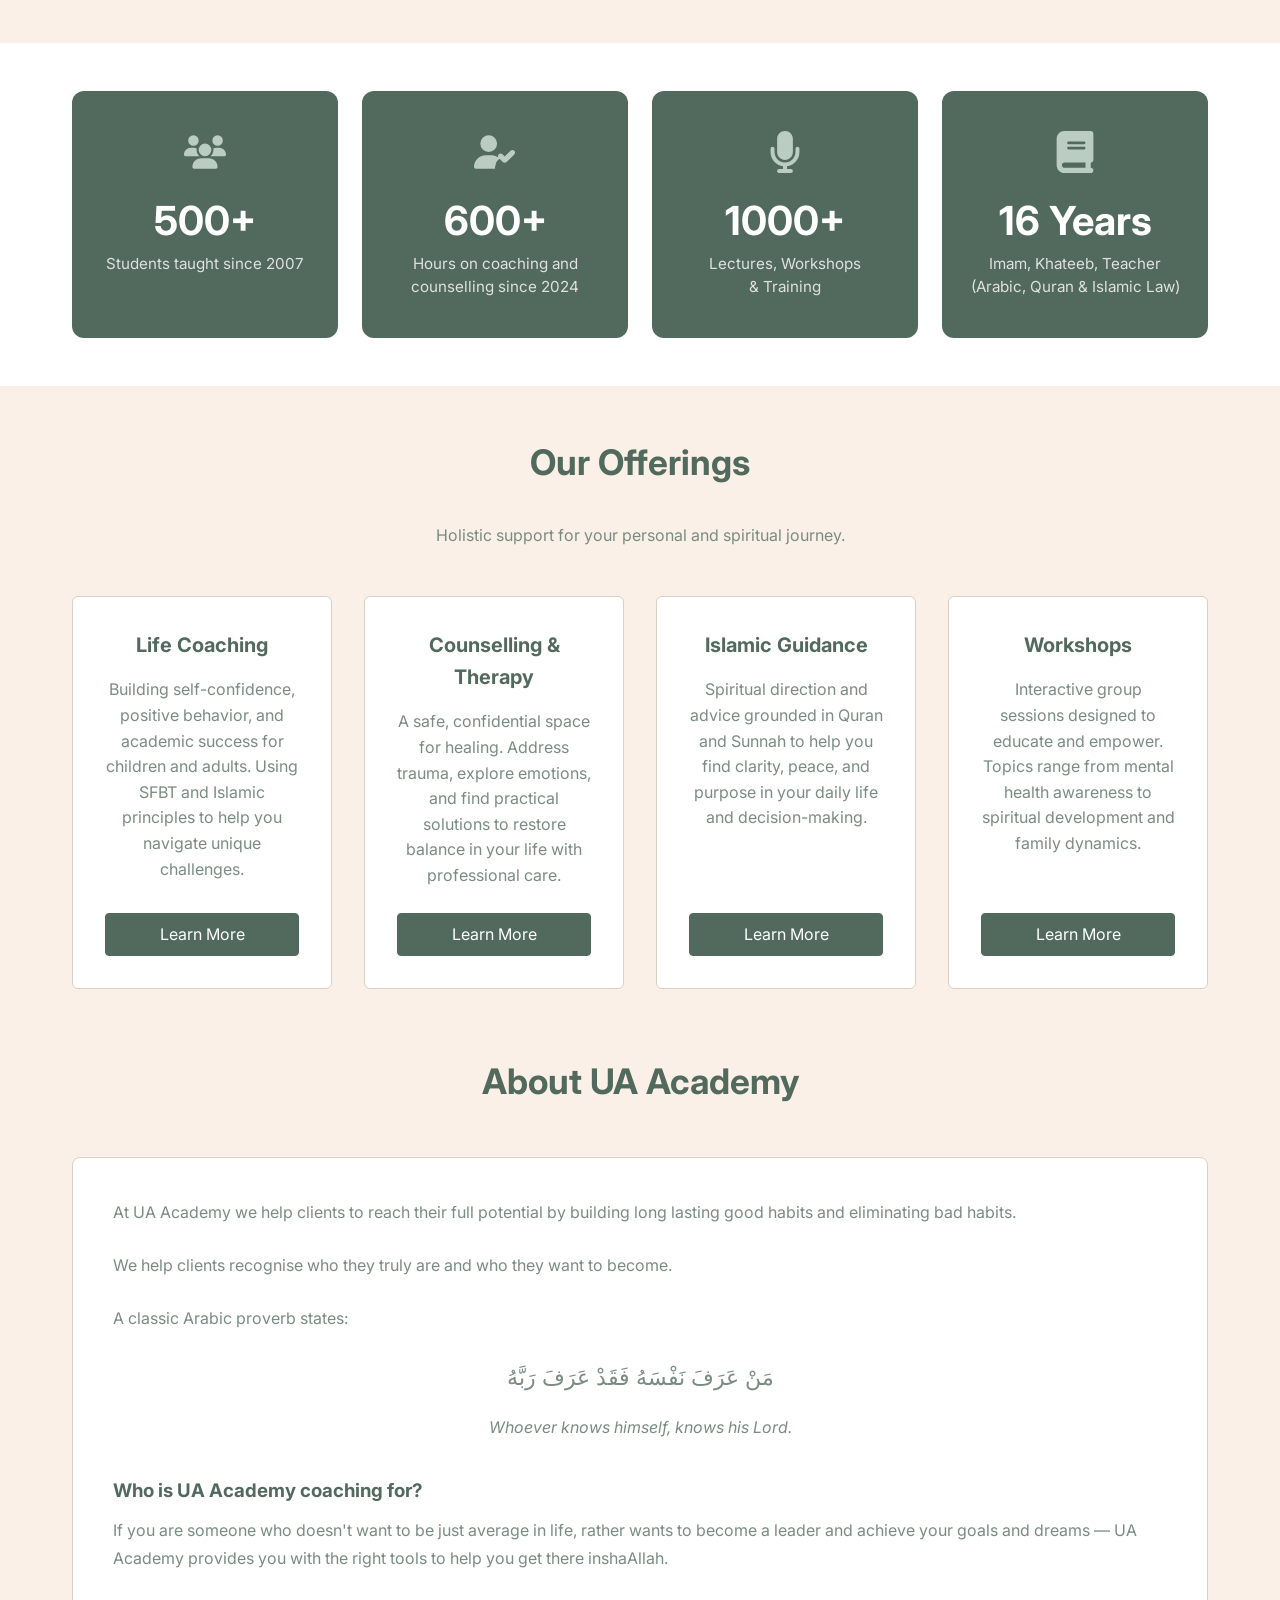
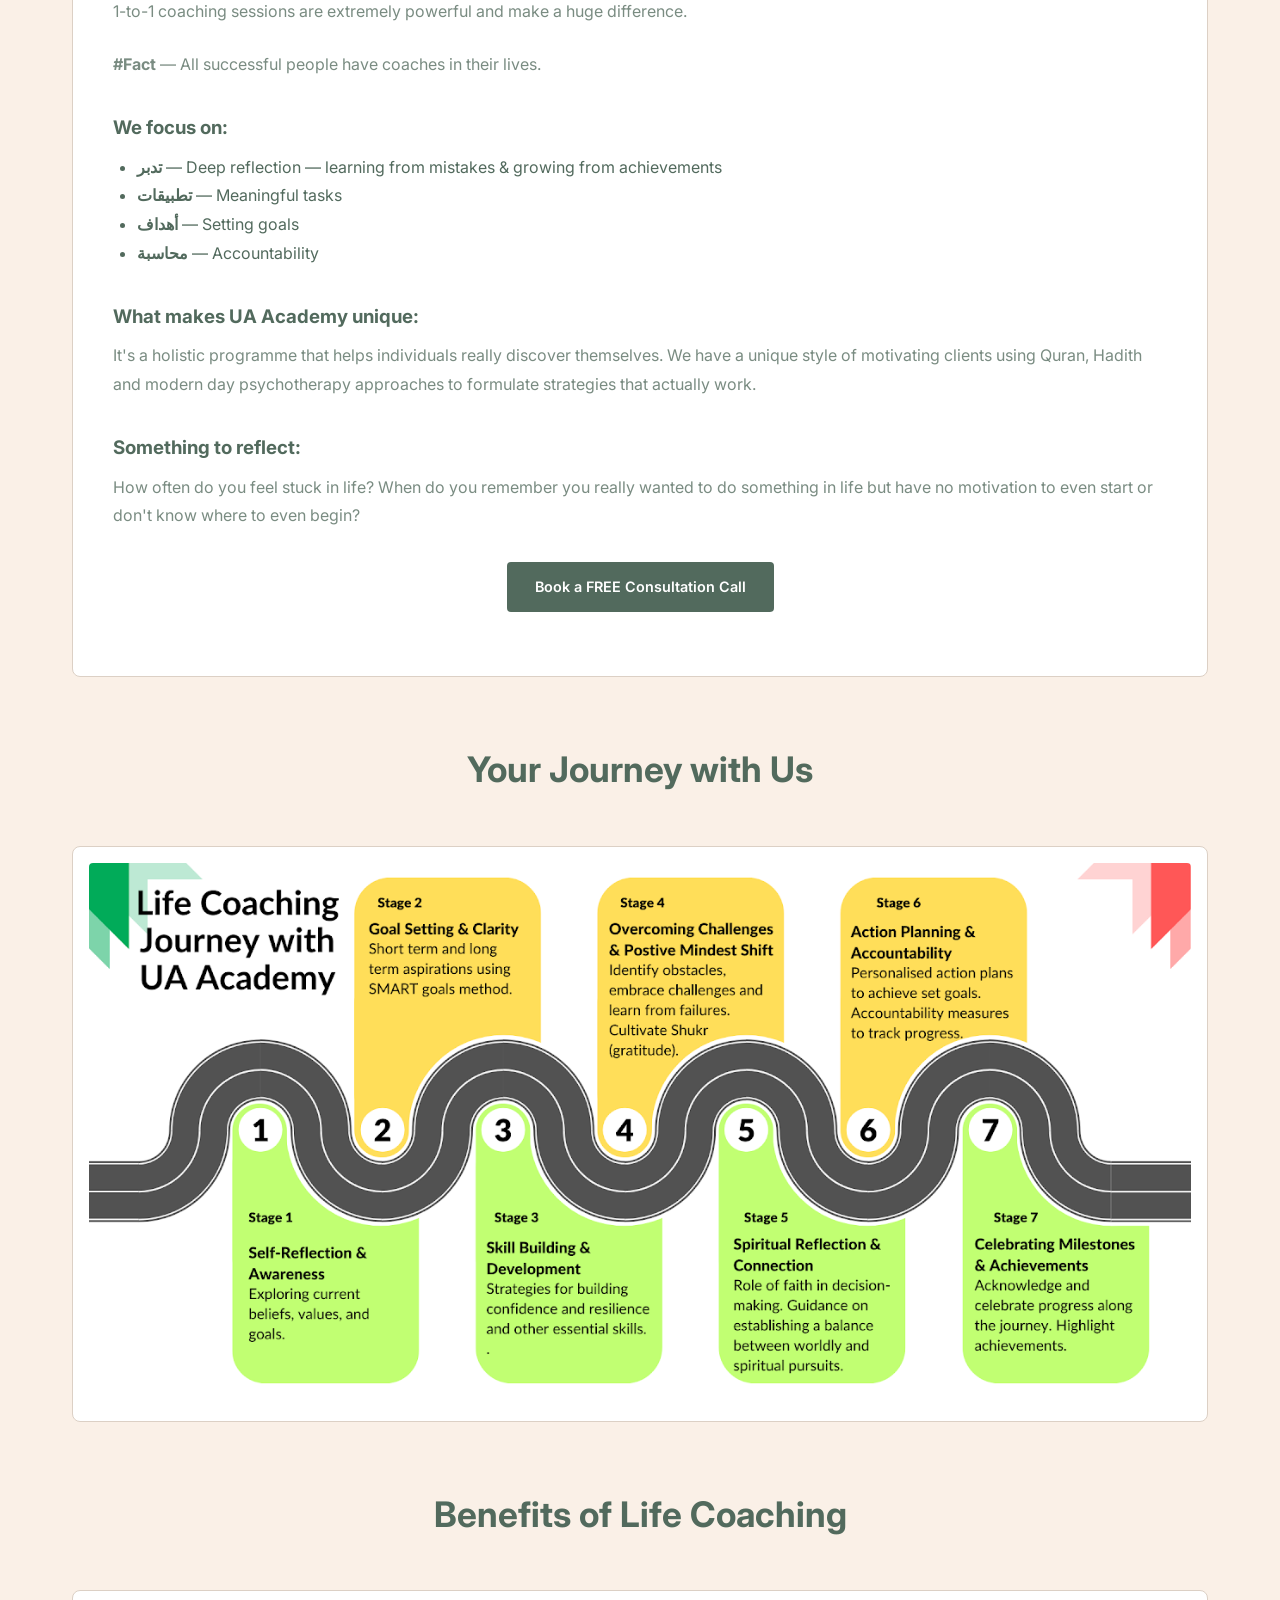
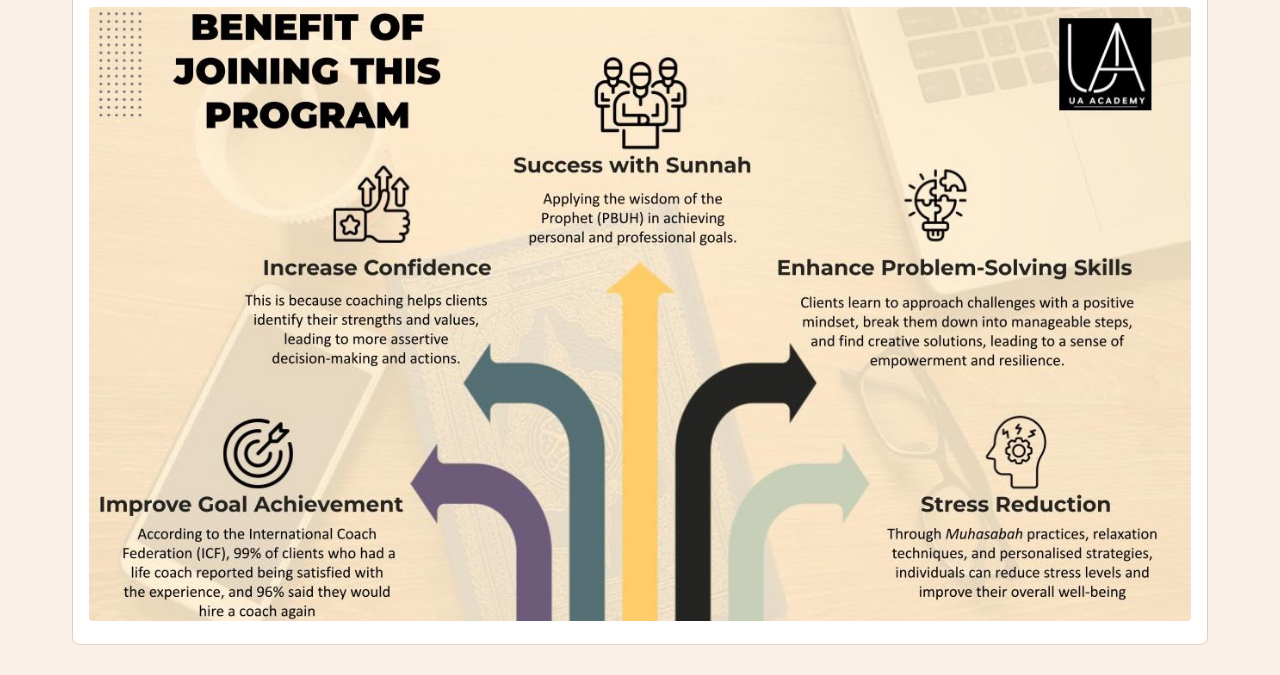
==== commit 9d925777: "Change homepage title to UA Academy 2 Co-Authored-By: Claude Opus 5.5 <noreply@anthropic.com> Claude" ====
--- a/index.html
+++ b/index.html
@@ -4,7 +4,7 @@
 <head>
     <meta charset="UTF-8">
     <meta name="viewport" content="width=device-width, initial-scale=1.0">
-    <title>Home - UA Academy</title>
+    <title>UA Academy 2</title>
     <link rel="stylesheet" href="styles.css">
     <!-- Fonts -->
     <link
@@ -205,31 +205,42 @@
             <div class="section-title">
                 <h2>About UA Academy</h2>
             </div>
-            <div style="background: white; padding: 2.5rem; border-radius: 8px; border: 1px solid var(--border-color); line-height: 1.8; color: var(--text-main);">
-                <p>At UA Academy we help clients to reach their full potential by building long lasting good habits and eliminating bad habits.</p>
+            <div
+                style="background: white; padding: 2.5rem; border-radius: 8px; border: 1px solid var(--border-color); line-height: 1.8; color: var(--text-main);">
+                <p>At UA Academy we help clients to reach their full potential by building long lasting good habits and
+                    eliminating bad habits.</p>
                 <p>We help clients recognise who they truly are and who they want to become.</p>
                 <p style="margin-top: 1rem;">A classic Arabic proverb states:</p>
-                <p style="font-size: 1.4rem; text-align: center; margin: 1rem 0; direction: rtl;">مَنْ عَرَفَ نَفْسَهُ فَقَدْ عَرَفَ رَبَّهُ</p>
-                <p style="text-align: center; font-style: italic; margin-bottom: 1.5rem;">Whoever knows himself, knows his Lord.</p>
+                <p style="font-size: 1.4rem; text-align: center; margin: 1rem 0; direction: rtl;">مَنْ عَرَفَ نَفْسَهُ
+                    فَقَدْ عَرَفَ رَبَّهُ</p>
+                <p style="text-align: center; font-style: italic; margin-bottom: 1.5rem;">Whoever knows himself, knows
+                    his Lord.</p>
 
                 <h3 style="margin-top: 2rem; margin-bottom: 0.5rem;">Who is UA Academy coaching for?</h3>
-                <p>If you are someone who doesn't want to be just average in life, rather wants to become a leader and achieve your goals and dreams — UA Academy provides you with the right tools to help you get there inshaAllah.</p>
+                <p>If you are someone who doesn't want to be just average in life, rather wants to become a leader and
+                    achieve your goals and dreams — UA Academy provides you with the right tools to help you get there
+                    inshaAllah.</p>
                 <p>1-to-1 coaching sessions are extremely powerful and make a huge difference.</p>
-                <p style="margin-top: 0.5rem;"><strong>#Fact</strong> — All successful people have coaches in their lives.</p>
+                <p style="margin-top: 0.5rem;"><strong>#Fact</strong> — All successful people have coaches in their
+                    lives.</p>
 
                 <h3 style="margin-top: 2rem; margin-bottom: 0.5rem;">We focus on:</h3>
                 <ul style="list-style: disc; padding-left: 1.5rem; margin-bottom: 1.5rem;">
-                    <li><strong>تدبر</strong> — Deep reflection — learning from mistakes & growing from achievements</li>
+                    <li><strong>تدبر</strong> — Deep reflection — learning from mistakes & growing from achievements
+                    </li>
                     <li><strong>تطبيقات</strong> — Meaningful tasks</li>
                     <li><strong>أهداف</strong> — Setting goals</li>
                     <li><strong>محاسبة</strong> — Accountability</li>
                 </ul>
 
                 <h3 style="margin-top: 2rem; margin-bottom: 0.5rem;">What makes UA Academy unique:</h3>
-                <p>It's a holistic programme that helps individuals really discover themselves. We have a unique style of motivating clients using Quran, Hadith and modern day psychotherapy approaches to formulate strategies that actually work.</p>
+                <p>It's a holistic programme that helps individuals really discover themselves. We have a unique style
+                    of motivating clients using Quran, Hadith and modern day psychotherapy approaches to formulate
+                    strategies that actually work.</p>
 
                 <h3 style="margin-top: 2rem; margin-bottom: 0.5rem;">Something to reflect:</h3>
-                <p>How often do you feel stuck in life? When do you remember you really wanted to do something in life but have no motivation to even start or don't know where to even begin?</p>
+                <p>How often do you feel stuck in life? When do you remember you really wanted to do something in life
+                    but have no motivation to even start or don't know where to even begin?</p>
 
                 <p style="margin-top: 2rem; text-align: center;">
                     <a href="contact.html" class="btn">Book a FREE Consultation Call</a>
@@ -244,8 +255,8 @@
             </div>
             <div
                 style="background: white; padding: 1rem; border-radius: 8px; border: 1px solid var(--border-color); display: inline-block;">
-                <img src="assets/timeline.png" alt="Life Coaching Journey Timeline"
-                    style="max-width: 100%; height: auto; border-radius: 4px;">
+                <img src="assets/timeline.png" alt="Life Coaching Journey Timeline" class="clickable-img"
+                    style="max-width: 100%; height: auto; border-radius: 4px; cursor: pointer;">
             </div>
         </section>
 
@@ -255,8 +266,8 @@
             </div>
             <div
                 style="background: white; padding: 1rem; border-radius: 8px; border: 1px solid var(--border-color); display: inline-block;">
-                <img src="assets/benefitsoflifecoaching.png" alt="Life Coaching Journey Timeline"
-                    style="max-width: 100%; height: auto; border-radius: 4px;">
+                <img src="assets/benefitsoflifecoaching.png" alt="Life Coaching Journey Timeline" class="clickable-img"
+                    style="max-width: 100%; height: auto; border-radius: 4px; cursor: pointer;">
             </div>
         </section>
     </main>
@@ -285,7 +296,43 @@
                 document.body.classList.remove('menu-open');
             });
         });
+
+        // Lightbox functionality for clickable images
+        document.querySelectorAll('.clickable-img').forEach(img => {
+            img.addEventListener('click', () => {
+                // Create overlay
+                const overlay = document.createElement('div');
+                overlay.style.position = 'fixed';
+                overlay.style.top = '0';
+                overlay.style.left = '0';
+                overlay.style.width = '100vw';
+                overlay.style.height = '100vh';
+                overlay.style.backgroundColor = 'rgba(0,0,0,0.85)';
+                overlay.style.zIndex = '9999';
+                overlay.style.display = 'flex';
+                overlay.style.justifyContent = 'center';
+                overlay.style.alignItems = 'center';
+                overlay.style.cursor = 'zoom-out';
+
+                // Create enlarged image
+                const enlargedImg = document.createElement('img');
+                enlargedImg.src = img.src;
+                enlargedImg.style.maxWidth = '90vw';
+                enlargedImg.style.maxHeight = '90vh';
+                enlargedImg.style.objectFit = 'contain';
+                enlargedImg.style.borderRadius = '8px';
+                enlargedImg.style.boxShadow = '0 10px 30px rgba(0,0,0,0.5)';
+
+                overlay.appendChild(enlargedImg);
+                document.body.appendChild(overlay);
+
+                // Remove on click
+                overlay.addEventListener('click', () => {
+                    document.body.removeChild(overlay);
+                });
+            });
+        });
     </script>
 </body>
 
-</html>+</html>
--- a/styles.css
+++ b/styles.css
@@ -993,4 +993,25 @@
         font-size: 1rem;
         padding-right: 5px;
     }
-}+}
+
+/* Resource Articles */
+.resource-article {
+    background: white; 
+    padding: 2.5rem; 
+    border-radius: 8px; 
+    border: 1px solid var(--border-color); 
+    line-height: 1.8; 
+    color: var(--text-main); 
+    margin-bottom: 3rem;
+}
+
+.resource-article.featured-video {
+    text-align: center;
+}
+
+@media (max-width: 768px) {
+    .resource-article {
+        padding: 1rem;
+    }
+}
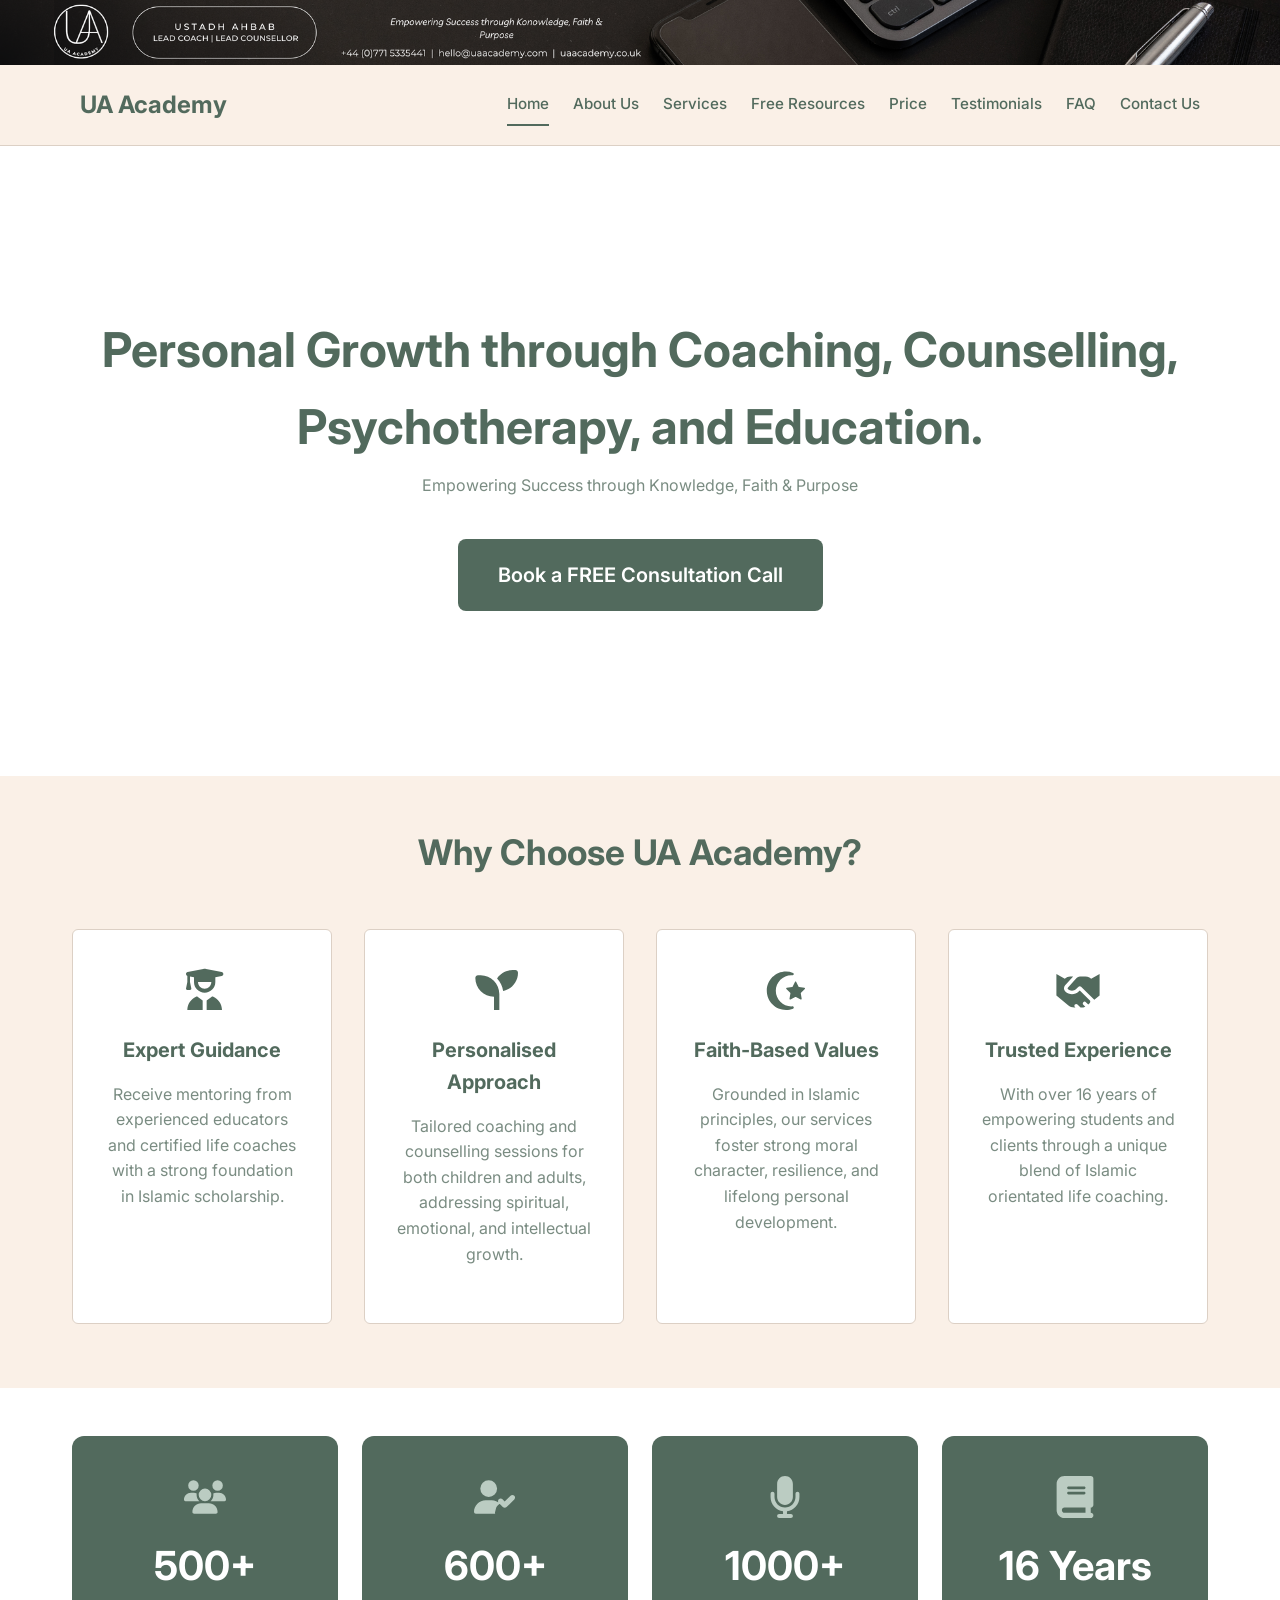
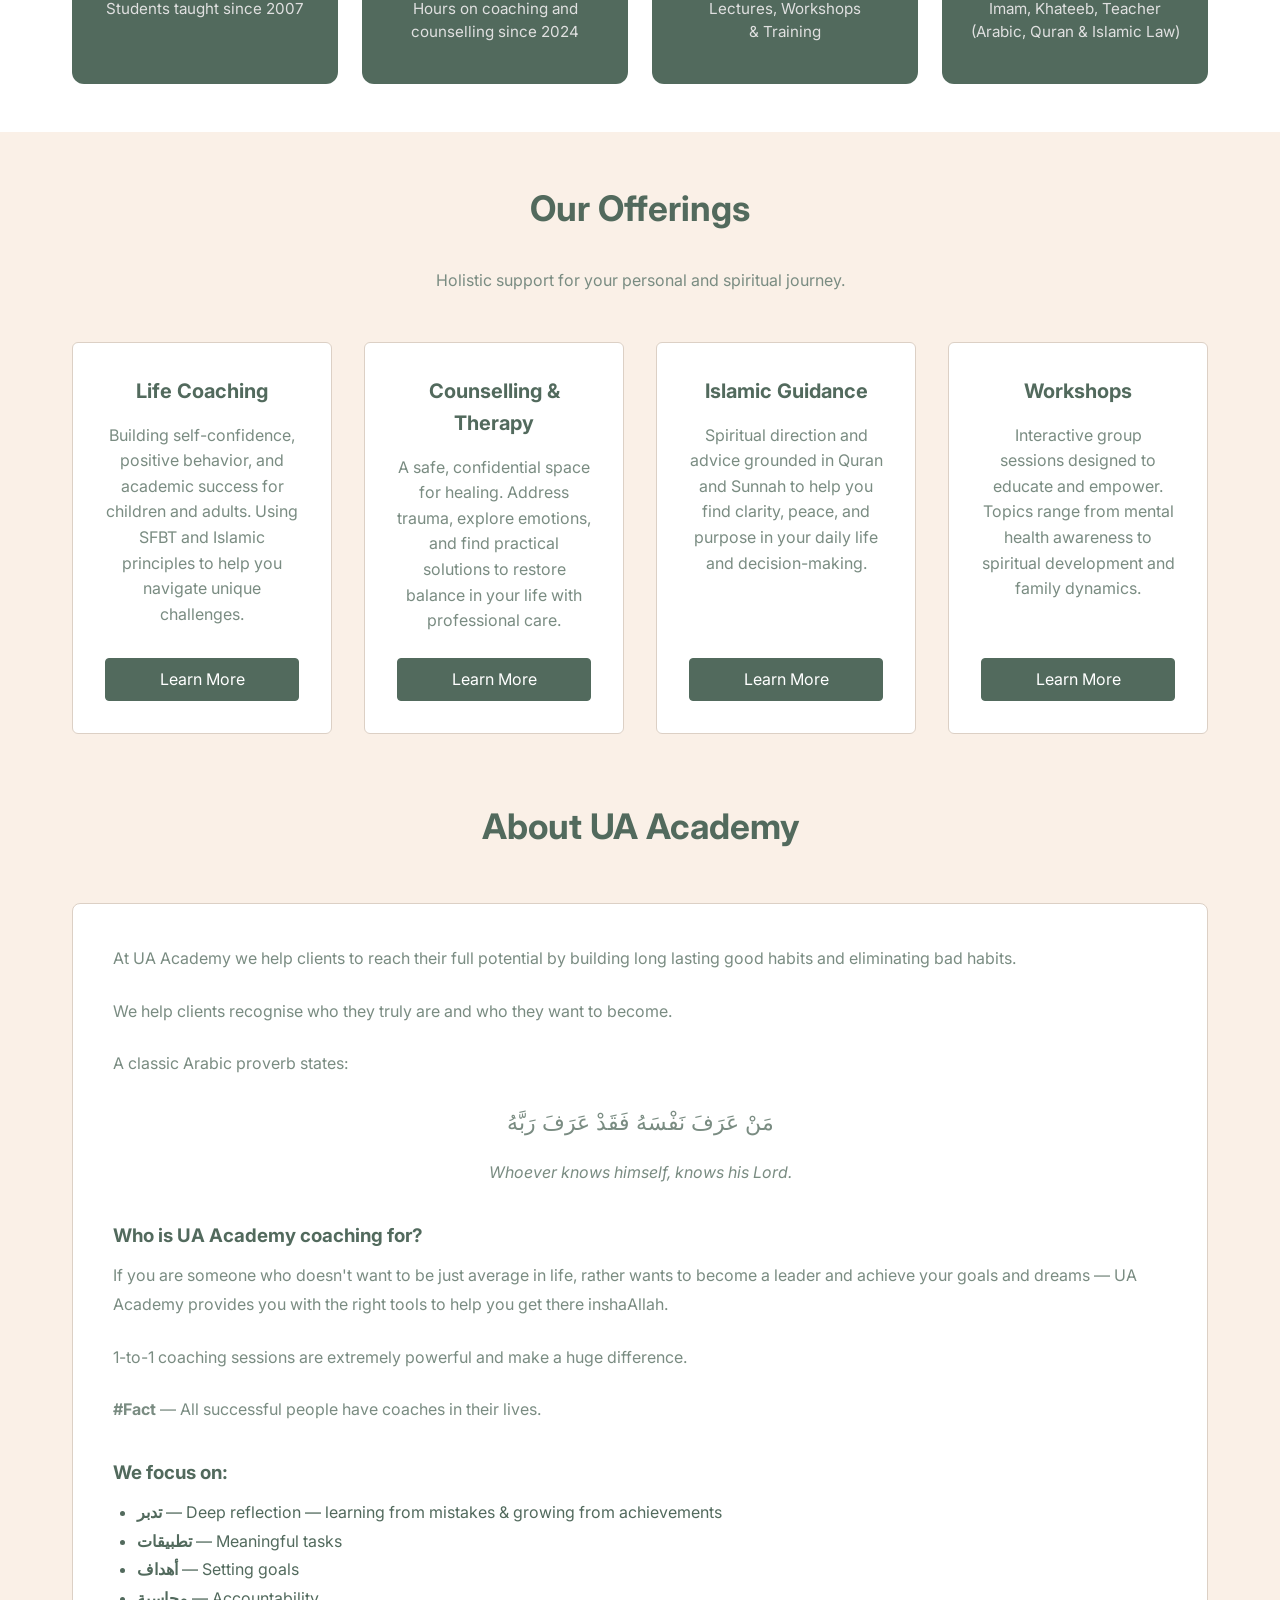
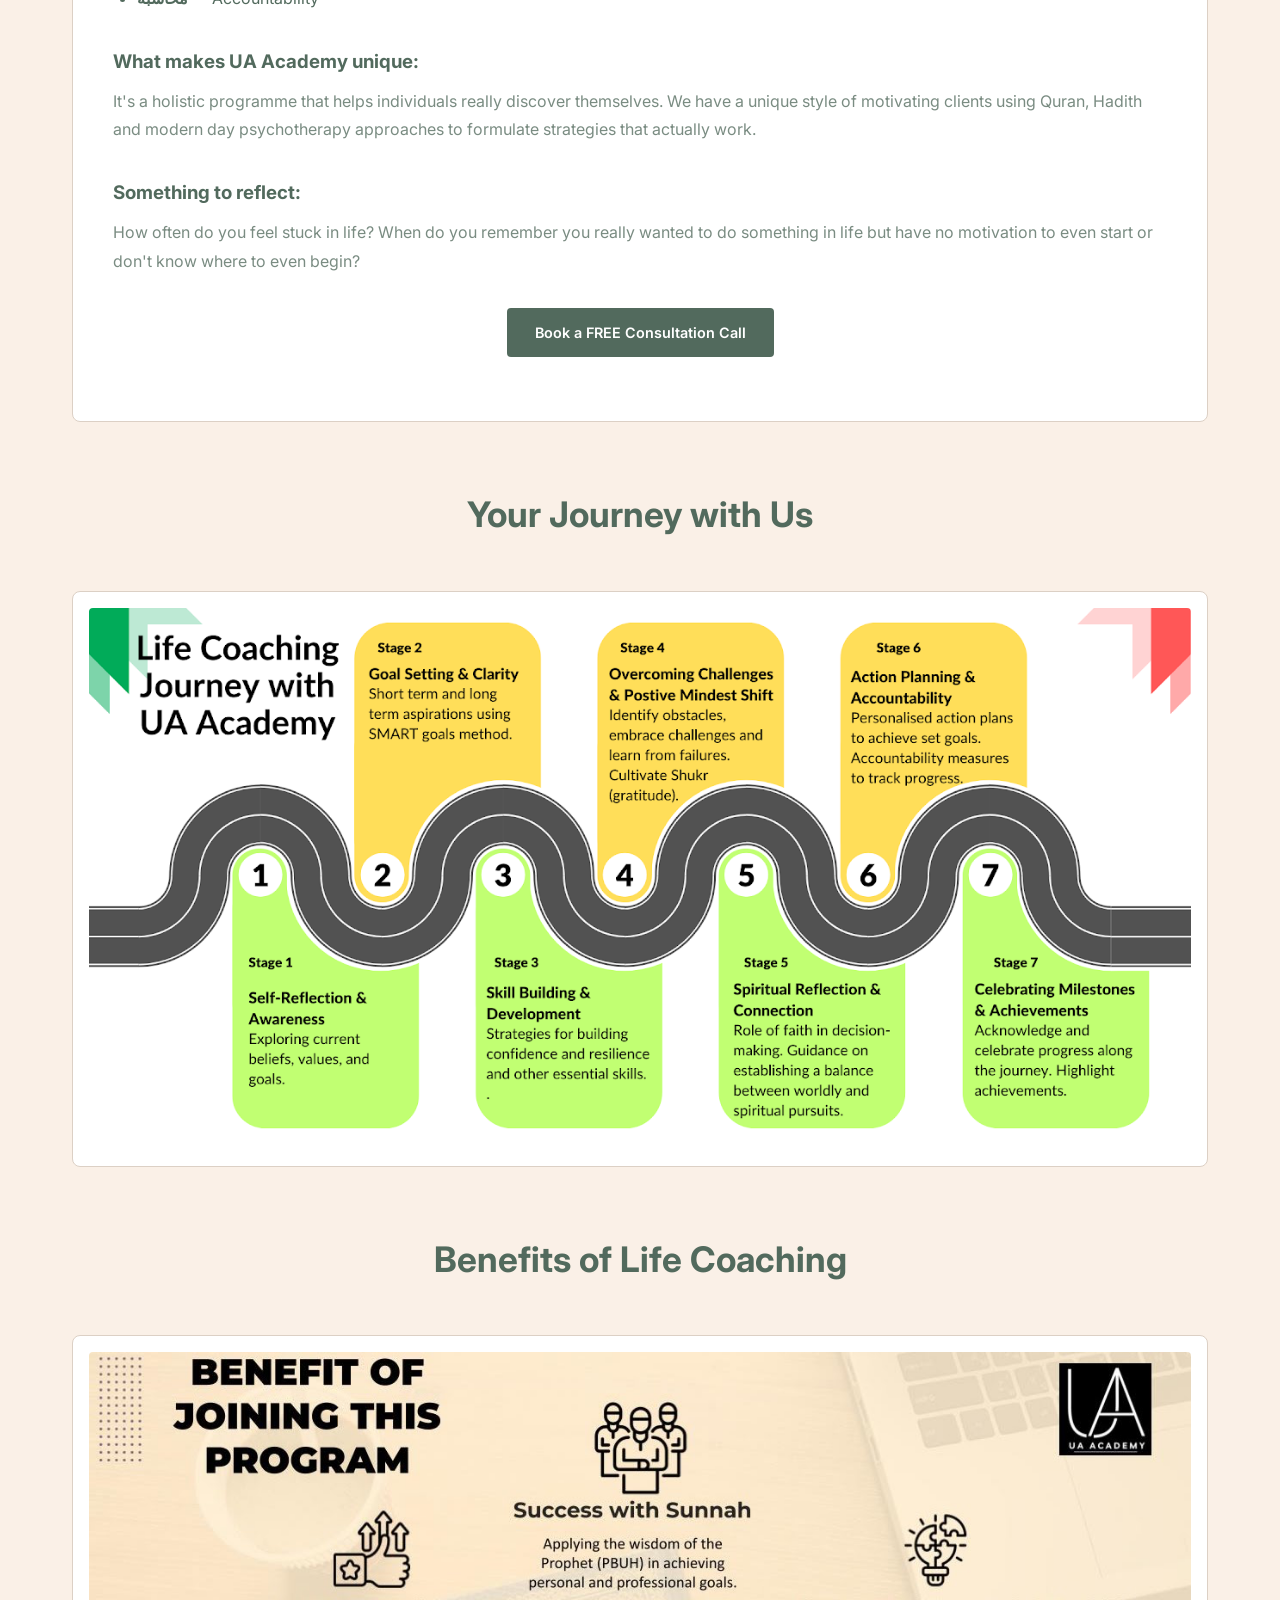
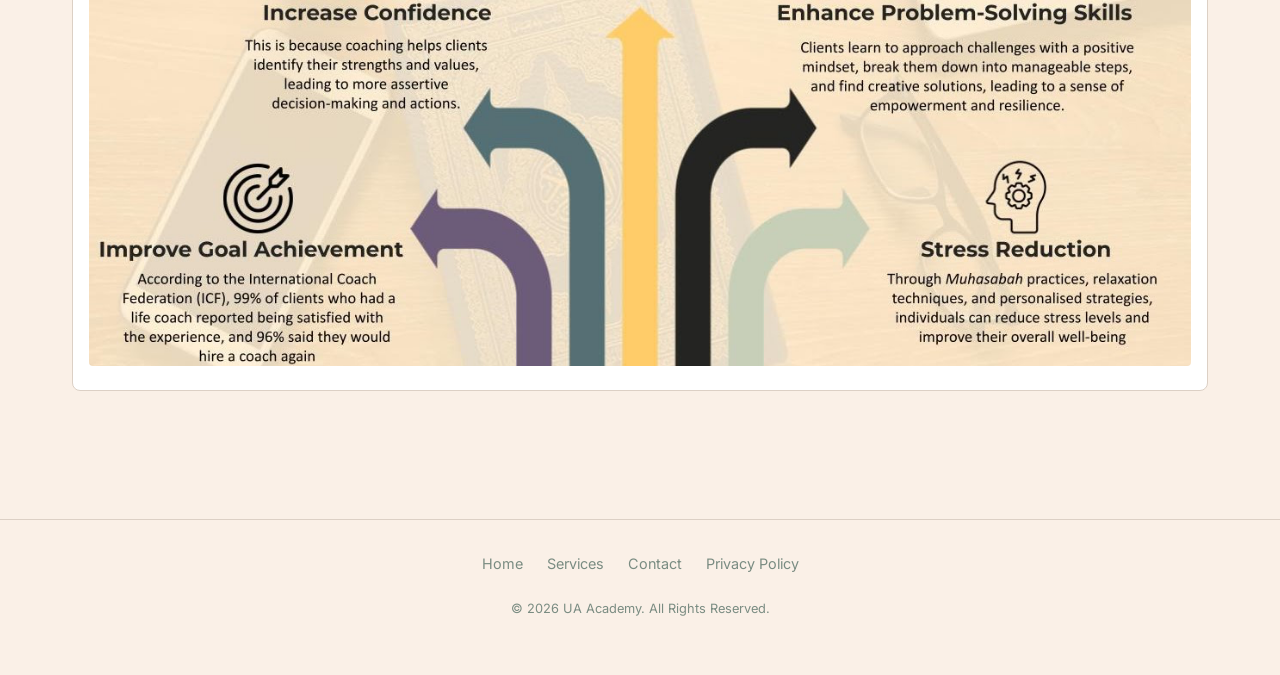
==== commit b672cb97: "Revert homepage title to Home - UA Academy Co-Authored-By: Claude Opus 5.5 <noreply@anthropic.com> C" ====
--- a/index.html
+++ b/index.html
@@ -4,7 +4,7 @@
 <head>
     <meta charset="UTF-8">
     <meta name="viewport" content="width=device-width, initial-scale=1.0">
-    <title>UA Academy 2</title>
+    <title>Home - UA Academy</title>
     <link rel="stylesheet" href="styles.css">
     <!-- Fonts -->
     <link
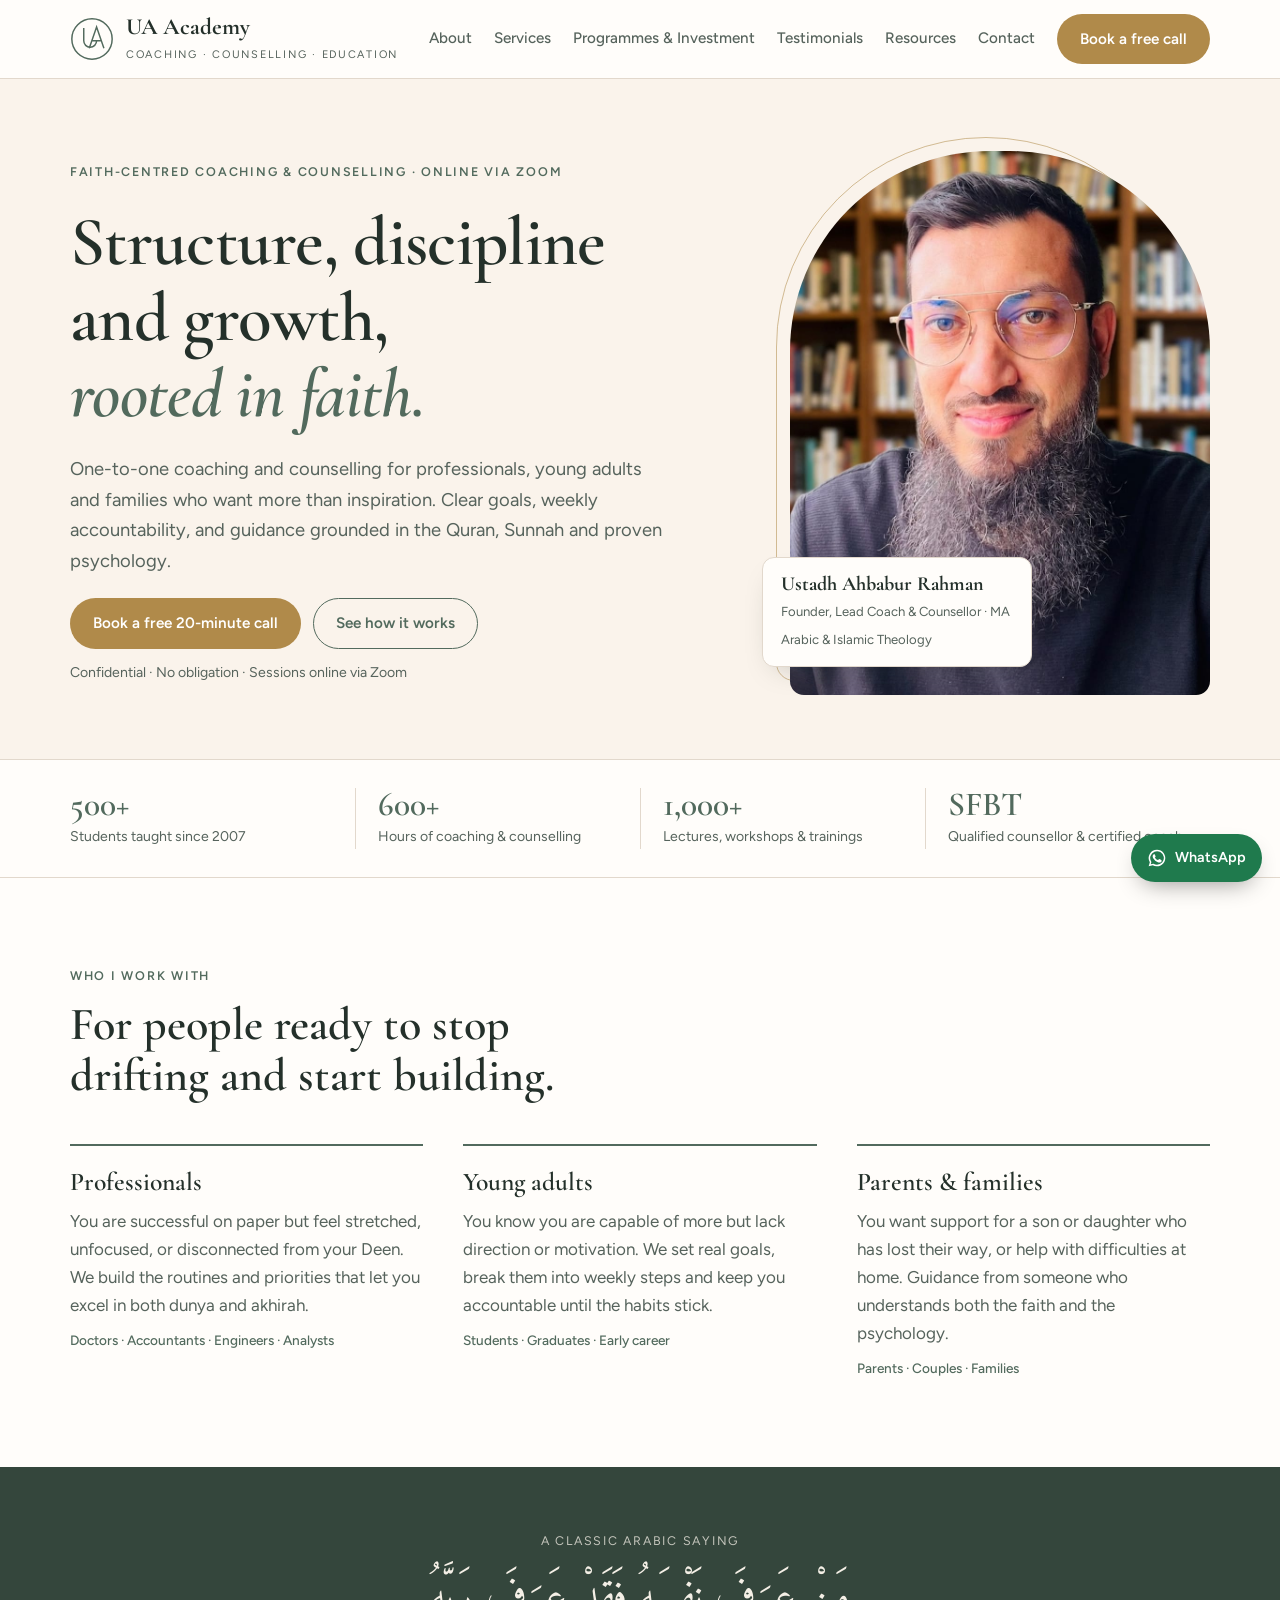
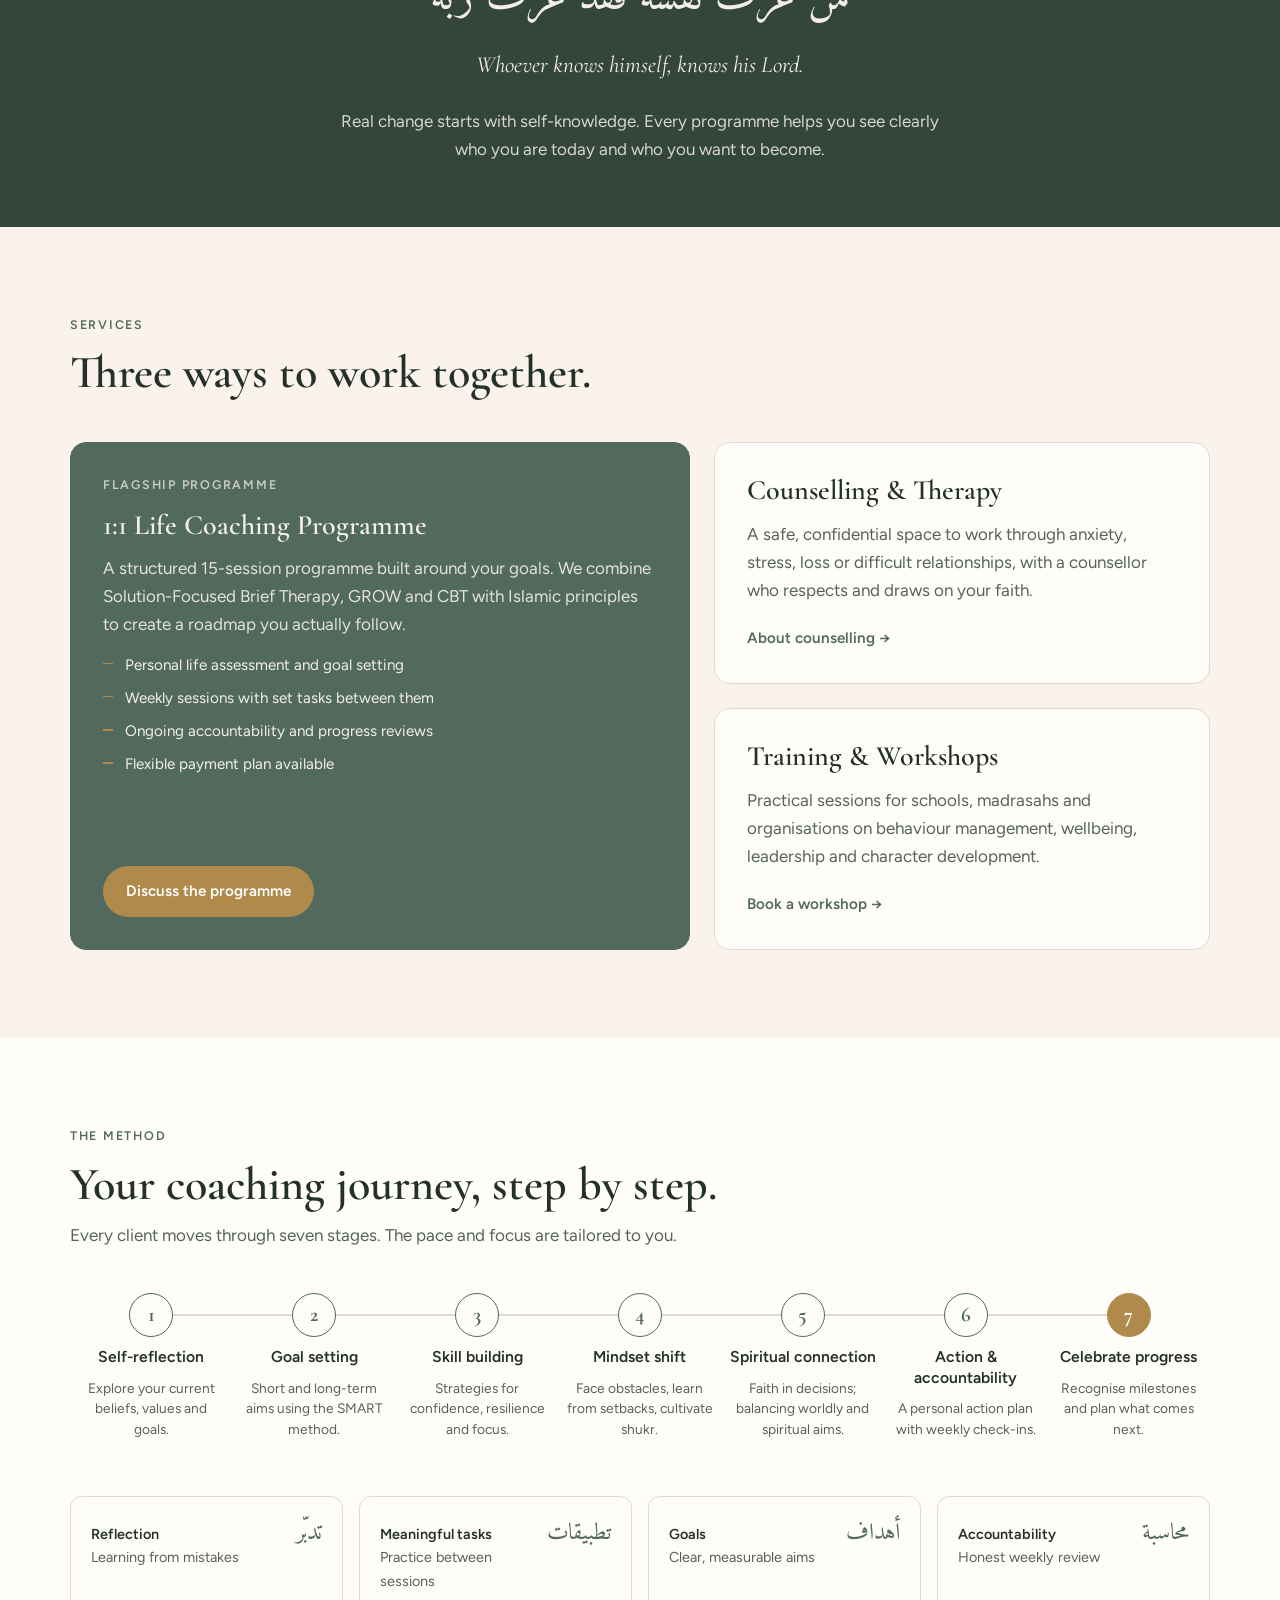
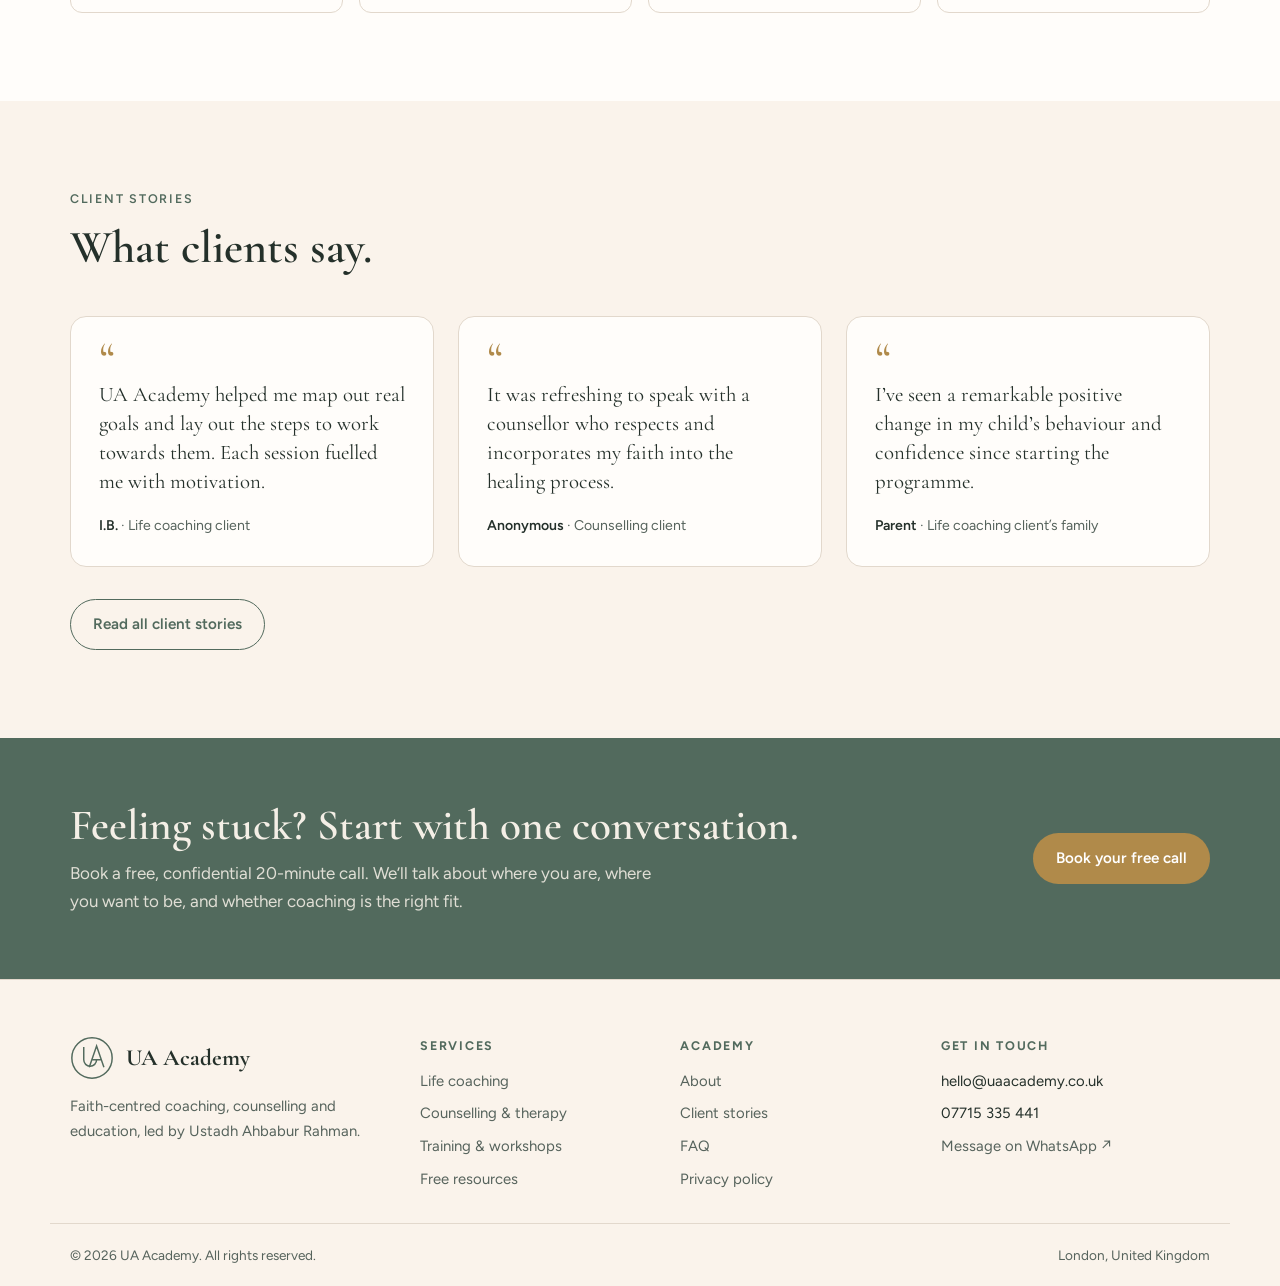
==== commit f2bf0479: "Redesign the whole site - New look across all pages: serif headings, darker body text, gold call-to-" ====
--- a/index.html
+++ b/index.html
@@ -1,338 +1,159 @@
 <!DOCTYPE html>
-<html lang="en">
+<html lang="en-GB">
 
 <head>
     <meta charset="UTF-8">
     <meta name="viewport" content="width=device-width, initial-scale=1.0">
     <title>Home - UA Academy</title>
+    <meta name="description" content="Faith-centred life coaching and counselling led by Ustadh Ahbabur Rahman. Structure, discipline and growth for professionals, young adults and families. Book a free 20-minute call.">
+    <meta property="og:title" content="Home - UA Academy">
+    <meta property="og:description" content="Faith-centred life coaching and counselling led by Ustadh Ahbabur Rahman. Structure, discipline and growth for professionals, young adults and families. Book a free 20-minute call.">
+    <meta property="og:image" content="https://uaacademy.co.uk/assets/pfp.jpeg">
+    <link rel="icon" href="assets/favicon.svg" type="image/svg+xml">
+    <link rel="preconnect" href="https://fonts.googleapis.com">
+    <link rel="preconnect" href="https://fonts.gstatic.com" crossorigin>
+    <link rel="stylesheet" href="https://fonts.googleapis.com/css2?family=Cormorant+Garamond:ital,wght@0,500;0,600;0,700;1,500&family=Figtree:wght@400;500;600&family=Amiri:wght@400;700&display=swap">
     <link rel="stylesheet" href="styles.css">
-    <!-- Fonts -->
-    <link
-        href="https://fonts.googleapis.com/css2?family=Inter:wght@400;500;600&family=Playfair+Display:wght@700&display=swap"
-        rel="stylesheet">
 </head>
 
 <body>
+<a class="skip" href="#main">Skip to content</a>
+<header>
+  <div class="wrap nav">
+    <a class="brand" href="index.html" aria-label="UA Academy home">
+      <svg viewBox="0 0 48 48" fill="none" stroke="currentColor" stroke-width="1.6" aria-hidden="true"><circle cx="24" cy="24" r="22"/><path d="M15 12v14a7 7 0 0 0 14 0"/><path d="M21 34 29 11l8 23M24.5 26h9"/></svg>
+      <span><span class="brand-name">UA Academy</span><span class="brand-sub">Coaching · Counselling · Education</span></span>
+    </a>
+    <button class="menu-btn" id="menuBtn" aria-expanded="false" aria-controls="navLinks">Menu</button>
+    <nav class="links" id="navLinks">
+      <a href="about.html">About</a>
+      <a href="services.html">Services</a>
+      <a href="programmes.html">Programmes &amp; Investment</a>
+      <a href="testimonials.html">Testimonials</a>
+      <a href="FreeResources.html">Resources</a>
+      <a href="contact.html">Contact</a>
+      <a class="btn btn-gold" href="contact.html">Book a free call</a>
+    </nav>
+  </div>
+</header>
 
-    <div class="top-banner">
-        <picture>
-            <source media="(max-width: 768px)" srcset="assets/bannermob.png">
-            <img src="assets/bannerslim.png" alt="Welcome Banner">
-        </picture>
+<main id="main">
+  <section class="hero">
+    <div class="wrap hero-grid">
+      <div class="hero-copy">
+        <span class="eyebrow">Faith-centred coaching &amp; counselling · Online via Zoom</span>
+        <h1>Structure, discipline and growth, <em>rooted in faith.</em></h1>
+        <p class="lede">One-to-one coaching and counselling for professionals, young adults and families who want more than inspiration. Clear goals, weekly accountability, and guidance grounded in the Quran, Sunnah and proven psychology.</p>
+        <div>
+          <div class="cta-row">
+            <a class="btn btn-gold" href="contact.html">Book a free 20-minute call</a>
+            <button class="btn btn-line" type="button" data-scroll="method">See how it works</button>
+          </div>
+          <p class="hero-note">Confidential · No obligation · Sessions online via Zoom</p>
+        </div>
+      </div>
+      <div class="portrait">
+        <img src="assets/pfp.jpeg" alt="Ustadh Ahbabur Rahman in front of a bookcase">
+        <div class="name-card"><strong>Ustadh Ahbabur Rahman</strong><span>Founder, Lead Coach &amp; Counsellor · MA Arabic &amp; Islamic Theology</span></div>
+      </div>
     </div>
-    <header>
-        <div class="container nav-container">
-            <a href="index.html" class="logo">UA Academy</a>
-            <div class="menu-toggle">&#9776;</div>
-            <nav class="nav-links">
-                <a href="index.html" class="active">Home</a>
-                <a href="about.html">About Us</a>
-                <a href="services.html">Services</a>
-                <!-- <a href="videos.html">Videos</a> -->
-                <a href="FreeResources.html">Free Resources</a>
-                <a href="price.html">Price</a>
-                <a href="testimonials.html">Testimonials</a>
-                <a href="faq.html">FAQ</a>
-                <a href="contact.html">Contact Us</a>
-            </nav>
-        </div>
-    </header>
+  </section>
 
-    <main class="main-content">
-        <!-- Hero -->
-        <section class="page-hero home-hero">
-            <div class="container">
-                <h1>Personal Growth through Coaching, Counselling, Psychotherapy, and Education.</h1>
-                <p>Empowering Success through Knowledge, Faith & Purpose</p>
-                <a href="contact.html" class="btn">Book a FREE Consultation Call</a>
-            </div>
-        </section>
+  <div class="creds">
+    <div class="wrap creds-grid">
+      <div class="cred"><b>500+</b><span>Students taught since 2007</span></div>
+      <div class="cred"><b>600+</b><span>Hours of coaching &amp; counselling</span></div>
+      <div class="cred"><b>1,000+</b><span>Lectures, workshops &amp; trainings</span></div>
+      <div class="cred"><b>SFBT</b><span>Qualified counsellor &amp; certified coach</span></div>
+    </div>
+  </div>
 
-        <!-- Why Choose Us -->
-        <section class="container" style="margin-bottom: 4rem;">
-            <div class="section-title">
-                <h2>Why Choose UA Academy?</h2>
-            </div>
-            <div class="card-grid">
-                <div class="card">
-                    <div class="card-icon">
-                        <!-- Expert Guidance: User Graduate -->
-                        <svg xmlns="http://www.w3.org/2000/svg" viewBox="0 0 576 512">
-                            <path fill="currentColor"
-                                d="M337.3 51C325.9 48.7 314.2 48.7 302.8 51L115.3 88.5C104.1 90.7 96 100.6 96 112C96 122.3 102.5 131.3 112 134.6L112 208L96.3 286.6C96.1 287.5 96 288.5 96 289.5C96 297.5 102.5 304.1 110.6 304.1L145.5 304.1C153.5 304.1 160.1 297.6 160.1 289.5C160.1 288.5 160 287.6 159.8 286.6L144 208L144 141.3L192 150.9L192 208C192 278.7 249.3 336 320 336C390.7 336 448 278.7 448 208L448 150.9L524.7 135.6C535.9 133.3 544 123.4 544 112C544 100.6 535.9 90.7 524.7 88.5L337.3 51zM320 288C275.8 288 240 252.2 240 208L400 208C400 252.2 364.2 288 320 288zM216.1 384.1C154.7 412.3 112 474.3 112 546.3C112 562.7 125.3 576 141.7 576L296 576L296 430L238.6 387C232.1 382.1 223.4 380.8 216 384.2zM344 576L498.3 576C514.7 576 528 562.7 528 546.3C528 474.3 485.3 412.3 423.9 384.2C416.5 380.8 407.8 382.1 401.3 387L343.9 430L343.9 576z" />
-                        </svg>
-                    </div>
-                    <h3>Expert Guidance</h3>
-                    <p>Receive mentoring from experienced educators and certified life coaches with a strong foundation
-                        in Islamic scholarship.</p>
-                </div>
-                <div class="card">
-                    <div class="card-icon">
-                        <!-- Personalised Approach: Seedling -->
-                        <svg xmlns="http://www.w3.org/2000/svg" viewBox="0 0 576 512">
-                            <path fill="currentColor"
-                                d="M576 96C576 204.1 499.4 294.3 397.6 315.4C389.7 257.3 363.6 205 325.1 164.5C365.2 104 433.9 64 512 64L544 64C561.7 64 576 78.3 576 96zM64 160C64 142.3 78.3 128 96 128L128 128C251.7 128 352 228.3 352 352L352 544C352 561.7 337.7 576 320 576C302.3 576 288 561.7 288 544L288 384C164.3 384 64 283.7 64 160z" />
-                        </svg>
-                    </div>
-                    <h3>Personalised Approach</h3>
-                    <p>Tailored coaching and counselling sessions for both children and adults, addressing spiritual,
-                        emotional, and intellectual growth.</p>
-                </div>
-                <div class="card">
-                    <div class="card-icon">
-                        <!-- Faith-Based Values: Star and Crescent -->
-                        <svg xmlns="http://www.w3.org/2000/svg" viewBox="0 0 640 512">
-                            <path fill="currentColor"
-                                d="M64 320C64 178.6 178.6 64 320 64C353 64 384.6 70.3 413.6 81.7C421 84.6 425.1 92.4 423.4 100.1C421.7 107.8 414.6 113.1 406.7 112.5C401.9 112.2 397 112 392.1 112C277.2 112 184.1 205.1 184.1 320C184.1 434.9 277.2 528 392.1 528C397 528 401.9 527.8 406.7 527.5C414.6 527 421.7 532.2 423.4 539.9C425.1 547.6 421 555.4 413.6 558.3C384.6 569.7 353 576 320 576C178.6 576 64 461.4 64 320zM439.4 201.4C442.9 194.3 453.1 194.3 456.6 201.4L488.1 265.2C489.5 268 492.2 270 495.3 270.5L565.7 280.7C573.6 281.8 576.7 291.5 571 297.1L520.1 346.7C517.8 348.9 516.8 352.1 517.3 355.2L529.3 425.3C530.6 433.1 522.4 439.1 515.4 435.4L452.4 402.3C449.6 400.8 446.3 400.8 443.5 402.3L380.5 435.4C373.5 439.1 365.2 433.1 366.6 425.3L378.6 355.2C379.1 352.1 378.1 348.9 375.8 346.7L325 297.1C319.3 291.5 322.4 281.9 330.3 280.7L400.7 270.5C403.8 270 406.5 268.1 407.9 265.2L439.4 201.4z" />
-                        </svg>
-                    </div>
-                    <h3>Faith-Based Values</h3>
-                    <p>Grounded in Islamic principles, our services foster strong moral character, resilience, and
-                        lifelong personal development.</p>
-                </div>
-                <div class="card">
-                    <div class="card-icon">
-                        <!-- Trusted Experience: Handshake -->
-                        <svg xmlns="http://www.w3.org/2000/svg" viewBox="0 0 640 512">
-                            <path fill="currentColor"
-                                d="M300.9 149.2L184.3 278.8C179.7 283.9 179.9 291.8 184.8 296.7C215.3 327.2 264.8 327.2 295.3 296.7L327.1 264.9C331.3 260.7 336.6 258.4 342 258C348.8 257.4 355.8 259.7 361 264.9L537.6 440L608 384L608 96L496 160L472.2 144.1C456.4 133.6 437.9 128 418.9 128L348.5 128C347.4 128 346.2 128 345.1 128.1C328.2 129 312.3 136.6 300.9 149.2zM148.6 246.7L255.4 128L215.8 128C190.3 128 165.9 138.1 147.9 156.1L144 160L32 96L32 384L188.4 514.3C211.4 533.5 240.4 544 270.3 544L286 544L279 537C269.6 527.6 269.6 512.4 279 503.1C288.4 493.8 303.6 493.7 312.9 503.1L353.9 544.1L362.9 544.1C382 544.1 400.7 539.8 417.7 531.8L391 505C381.6 495.6 381.6 480.4 391 471.1C400.4 461.8 415.6 461.7 424.9 471.1L456.9 503.1L474.4 485.6C483.3 476.7 485.9 463.8 482 452.5L344.1 315.7L329.2 330.6C279.9 379.9 200.1 379.9 150.8 330.6C127.8 307.6 126.9 270.7 148.6 246.6z" />
-                        </svg>
-                    </div>
-                    <h3>Trusted Experience</h3>
-                    <p>With over 16 years of empowering students and clients through a unique blend of Islamic
-                        orientated life coaching.</p>
-                </div>
-            </div>
-        </section>
+  <section class="band">
+    <div class="wrap">
+      <div class="head"><span class="eyebrow">Who I work with</span><h2>For people ready to stop drifting and start building.</h2></div>
+      <div class="who">
+        <div class="who-item"><h3>Professionals</h3><p>You are successful on paper but feel stretched, unfocused, or disconnected from your Deen. We build the routines and priorities that let you excel in both dunya and akhirah.</p><span class="tags">Doctors · Accountants · Engineers · Analysts</span></div>
+        <div class="who-item"><h3>Young adults</h3><p>You know you are capable of more but lack direction or motivation. We set real goals, break them into weekly steps and keep you accountable until the habits stick.</p><span class="tags">Students · Graduates · Early career</span></div>
+        <div class="who-item"><h3>Parents &amp; families</h3><p>You want support for a son or daughter who has lost their way, or help with difficulties at home. Guidance from someone who understands both the faith and the psychology.</p><span class="tags">Parents · Couples · Families</span></div>
+      </div>
+    </div>
+  </section>
 
-        <!-- Metrics Section -->
-        <section class="metrics-section">
-            <div class="metrics-grid">
-                <div class="metric-card">
-                    <div class="metric-icon">
-                        <!-- Student Icon (User Group) -->
-                        <svg xmlns="http://www.w3.org/2000/svg" viewBox="0 0 640 512">
-                            <path
-                                d="M144 0a80 80 0 1 1 0 160A80 80 0 1 1 144 0zM512 0a80 80 0 1 1 0 160A80 80 0 1 1 512 0zM0 298.7C0 239.8 47.8 192 106.7 192h42.7c15.9 0 31 3.5 44.6 9.7c-1.3 7.2-1.9 14.7-1.9 22.3c0 38.2 16.8 72.5 43.3 96c-.2 0-.4 0-.7 0H21.3C9.6 320 0 310.4 0 298.7zM405.3 320c-.2 0-.4 0-.7 0c26.6-23.5 43.3-57.8 43.3-96c0-7.6-.7-15-1.9-22.3c13.6-6.3 28.7-9.7 44.6-9.7h42.7C592.2 192 640 239.8 640 298.7c0 11.8-9.6 21.3-21.3 21.3H405.3zM224 224a96 96 0 1 1 192 0 96 96 0 1 1 -192 0zM128 485.3C128 411.7 187.7 352 261.3 352H378.7C452.3 352 512 411.7 512 485.3c0 14.7-11.9 26.7-26.7 26.7H154.7c-14.7 0-26.7-11.9-26.7-26.7z" />
-                        </svg>
-                    </div>
-                    <div class="metric-number">500+</div>
-                    <div class="metric-label">Students taught since 2007</div>
-                </div>
-                <div class="metric-card">
-                    <div class="metric-icon">
-                        <!-- Mentoring Icon (User Check) -->
-                        <svg xmlns="http://www.w3.org/2000/svg" viewBox="0 0 640 512">
-                            <path
-                                d="M224 256A128 128 0 1 0 224 0a128 128 0 1 0 0 256zm-45.7 48C79.8 304 0 383.8 0 482.3C0 498.7 13.3 512 29.7 512H322.8c-3.1-8.8-3.7-18.4-1.4-27.8l15-60.1c2.8-11.3 8.6-21.5 16.8-29.7l40.3-40.3c-32.1-31-75.7-50.1-123.9-50.1H178.3zm435.5-68.3c-15.6-15.6-40.9-15.6-56.6 0l-89.4 89.4-33.4-33.4c-15.6-15.6-40.9-15.6-56.6 0s-15.6 40.9 0 56.6l61.7 61.7c15.6 15.6 40.9 15.6 56.6 0l117.7-117.7c15.6-15.6 15.6-40.9 0-56.6z" />
-                        </svg>
-                    </div>
-                    <div class="metric-number">600+</div>
-                    <div class="metric-label">Hours on coaching and counselling since 2024</div>
-                </div>
-                <div class="metric-card">
-                    <div class="metric-icon">
-                        <!-- Lectures Icon (Microphone) -->
-                        <svg xmlns="http://www.w3.org/2000/svg" viewBox="0 0 384 512">
-                            <path
-                                d="M192 0C139 0 96 43 96 96V256c0 53 43 96 96 96s96-43 96-96V96c0-53-43-96-96-96zM64 216c0-13.3-10.7-24-24-24s-24 10.7-24 24v40c0 89.1 66.2 162.7 152 174.4V464H120c-13.3 0-24 10.7-24 24s10.7 24 24 24h72 72c13.3 0 24-10.7 24-24s-10.7-24-24-24H216V430.4c85.8-11.7 152-85.3 152-174.4V216c0-13.3-10.7-24-24-24s-24 10.7-24 24v40c0 70.7-57.3 128-128 128s-128-57.3-128-128V216z" />
-                        </svg>
-                    </div>
-                    <div class="metric-number">1000+</div>
-                    <div class="metric-label">Lectures, Workshops<br>& Training</div>
-                </div>
-                <div class="metric-card">
-                    <div class="metric-icon">
-                        <!-- Islamic Education Icon (Book/Quran) -->
-                        <svg xmlns="http://www.w3.org/2000/svg" viewBox="0 0 448 512">
-                            <path
-                                d="M96 0C43 0 0 43 0 96V416c0 53 43 96 96 96H384h32c17.7 0 32-14.3 32-32s-14.3-32-32-32V384c17.7 0 32-14.3 32-32V32c0-17.7-14.3-32-32-32H384 96zm0 384H352v64H96c-17.7 0-32-14.3-32-32s14.3-32 32-32zm32-240c0-8.8 7.2-16 16-16H336c8.8 0 16 7.2 16 16s-7.2 16-16 16H144c-8.8 0-16-7.2-16-16zm16 48H336c8.8 0 16 7.2 16 16s-7.2 16-16 16H144c-8.8 0-16-7.2-16-16s7.2-16 16-16z" />
-                        </svg>
-                    </div>
-                    <div class="metric-number">16 Years</div>
-                    <div class="metric-label">Imam, Khateeb, Teacher<br>(Arabic, Quran & Islamic Law)</div>
-                </div>
-            </div>
-        </section>
+  <section class="proverb" aria-label="Guiding principle">
+    <div class="wrap">
+      <span class="src">A classic Arabic saying</span>
+      <p class="ar-big" lang="ar">مَنْ عَرَفَ نَفْسَهُ فَقَدْ عَرَفَ رَبَّهُ</p>
+      <p class="en">Whoever knows himself, knows his Lord.</p>
+      <p class="text">Real change starts with self-knowledge. Every programme helps you see clearly who you are today and who you want to become.</p>
+    </div>
+  </section>
 
-        <!-- Our Services -->
-        <section class="container" style="margin-bottom: 4rem;">
-            <div class="section-title">
-                <h2>Our Offerings</h2>
-                <p>Holistic support for your personal and spiritual journey.</p>
-            </div>
-            <div class="card-grid">
-                <!-- Service 1 -->
-                <div class="card">
-                    <h3>Life Coaching</h3>
-                    <p>Building self-confidence, positive behavior, and academic success for children and adults. Using
-                        SFBT and Islamic principles to help you navigate unique challenges.</p>
-                    <a href="services.html" class="btn-outline"
-                        style="display:inline-block; padding: 0.5rem 1rem; border-radius: 4px;">Learn More</a>
-                </div>
+  <section class="band cream">
+    <div class="wrap">
+      <div class="head"><span class="eyebrow">Services</span><h2>Three ways to work together.</h2></div>
+      <div class="services">
+        <article class="svc flagship">
+          <span class="eyebrow">Flagship programme</span>
+          <h3>1:1 Life Coaching Programme</h3>
+          <p>A structured 15-session programme built around your goals. We combine Solution-Focused Brief Therapy, GROW and CBT with Islamic principles to create a roadmap you actually follow.</p>
+          <ul class="ticks"><li>Personal life assessment and goal setting</li><li>Weekly sessions with set tasks between them</li><li>Ongoing accountability and progress reviews</li><li>Flexible payment plan available</li></ul>
+          <a class="btn btn-gold" href="programmes.html">Discuss the programme</a>
+        </article>
+        <article class="svc"><h3>Counselling &amp; Therapy</h3><p>A safe, confidential space to work through anxiety, stress, loss or difficult relationships, with a counsellor who respects and draws on your faith.</p><a class="more" href="services.html">About counselling →</a></article>
+        <article class="svc"><h3>Training &amp; Workshops</h3><p>Practical sessions for schools, madrasahs and organisations on behaviour management, wellbeing, leadership and character development.</p><a class="more" href="services.html">Book a workshop →</a></article>
+      </div>
+    </div>
+  </section>
 
-                <!-- Service 2 -->
-                <div class="card">
-                    <h3>Counselling & Therapy</h3>
-                    <p>A safe, confidential space for healing. Address trauma, explore emotions, and find practical
-                        solutions to restore balance in your life with professional care.</p>
-                    <a href="services.html" class="btn-outline"
-                        style="display:inline-block; padding: 0.5rem 1rem; border-radius: 4px;">Learn More</a>
-                </div>
+  <section class="band" id="method">
+    <div class="wrap">
+      <div class="head"><span class="eyebrow">The method</span><h2>Your coaching journey, step by step.</h2><p>Every client moves through seven stages. The pace and focus are tailored to you.</p></div>
+      <ol class="journey"><li class="step"><span class="n">1</span><h3>Self-reflection</h3><p>Explore your current beliefs, values and goals.</p></li><li class="step"><span class="n">2</span><h3>Goal setting</h3><p>Short and long-term aims using the SMART method.</p></li><li class="step"><span class="n">3</span><h3>Skill building</h3><p>Strategies for confidence, resilience and focus.</p></li><li class="step"><span class="n">4</span><h3>Mindset shift</h3><p>Face obstacles, learn from setbacks, cultivate shukr.</p></li><li class="step"><span class="n">5</span><h3>Spiritual connection</h3><p>Faith in decisions; balancing worldly and spiritual aims.</p></li><li class="step"><span class="n">6</span><h3>Action &amp; accountability</h3><p>A personal action plan with weekly check-ins.</p></li><li class="step"><span class="n">7</span><h3>Celebrate progress</h3><p>Recognise milestones and plan what comes next.</p></li></ol>
+      <div class="pillars">
+        <div class="pillar"><span class="en"><b>Reflection</b>Learning from mistakes</span><span class="ar" lang="ar">تدبّر</span></div>
+        <div class="pillar"><span class="en"><b>Meaningful tasks</b>Practice between sessions</span><span class="ar" lang="ar">تطبيقات</span></div>
+        <div class="pillar"><span class="en"><b>Goals</b>Clear, measurable aims</span><span class="ar" lang="ar">أهداف</span></div>
+        <div class="pillar"><span class="en"><b>Accountability</b>Honest weekly review</span><span class="ar" lang="ar">محاسبة</span></div>
+      </div>
+    </div>
+  </section>
 
-                <!-- Service 3 -->
-                <div class="card">
-                    <h3>Islamic Guidance</h3>
-                    <p>Spiritual direction and advice grounded in Quran and Sunnah to help you find clarity, peace, and
-                        purpose in your daily life and decision-making.</p>
-                    <a href="services.html" class="btn-outline"
-                        style="display:inline-block; padding: 0.5rem 1rem; border-radius: 4px;">Learn More</a>
-                </div>
+  <section class="band cream">
+    <div class="wrap">
+      <div class="head"><span class="eyebrow">Client stories</span><h2>What clients say.</h2></div>
+      <div class="quotes">
+        <figure class="q"><blockquote>UA Academy helped me map out real goals and lay out the steps to work towards them. Each session fuelled me with motivation.</blockquote><figcaption><b>I.B.</b> · Life coaching client</figcaption></figure>
+        <figure class="q"><blockquote>It was refreshing to speak with a counsellor who respects and incorporates my faith into the healing process.</blockquote><figcaption><b>Anonymous</b> · Counselling client</figcaption></figure>
+        <figure class="q"><blockquote>I’ve seen a remarkable positive change in my child’s behaviour and confidence since starting the programme.</blockquote><figcaption><b>Parent</b> · Life coaching client’s family</figcaption></figure>
+      </div>
+      <div style="margin-top:32px"><a class="btn btn-line" href="testimonials.html">Read all client stories</a></div>
+    </div>
+  </section>
+  <section class="cta"><div class="wrap"><div><h2>Feeling stuck? Start with one conversation.</h2><p>Book a free, confidential 20-minute call. We’ll talk about where you are, where you want to be, and whether coaching is the right fit.</p></div><a class="btn btn-gold" href="contact.html">Book your free call</a></div></section>
+</main>
 
-                <!-- Service 4 -->
-                <div class="card">
-                    <h3>Workshops</h3>
-                    <p>Interactive group sessions designed to educate and empower. Topics range from mental health
-                        awareness to spiritual development and family dynamics.</p>
-                    <a href="services.html" class="btn-outline"
-                        style="display:inline-block; padding: 0.5rem 1rem; border-radius: 4px;">Learn More</a>
-                </div>
-            </div>
-        </section>
+<footer>
+  <div class="wrap foot">
+    <div>
+      <a class="brand" href="index.html" aria-label="UA Academy home">
+        <svg viewBox="0 0 48 48" fill="none" stroke="currentColor" stroke-width="1.6" aria-hidden="true"><circle cx="24" cy="24" r="22"/><path d="M15 12v14a7 7 0 0 0 14 0"/><path d="M21 34 29 11l8 23M24.5 26h9"/></svg>
+        <span class="brand-name">UA Academy</span>
+      </a>
+      <p class="about">Faith-centred coaching, counselling and education, led by Ustadh Ahbabur Rahman.</p>
+    </div>
+    <div><h4>Services</h4><ul><li><a href="services.html">Life coaching</a></li><li><a href="services.html">Counselling &amp; therapy</a></li><li><a href="services.html">Training &amp; workshops</a></li><li><a href="FreeResources.html">Free resources</a></li></ul></div>
+    <div><h4>Academy</h4><ul><li><a href="about.html">About</a></li><li><a href="testimonials.html">Client stories</a></li><li><a href="faq.html">FAQ</a></li><li><a href="index.html">Privacy policy</a></li></ul></div>
+    <div><h4>Get in touch</h4><ul><li class="contact-line">hello@uaacademy.co.uk</li><li class="contact-line">07715 335 441</li><li><a href="https://wa.me/447715335441" target="_blank" rel="noopener">Message on WhatsApp ↗</a></li></ul></div>
+  </div>
+  <div class="wrap legal"><span>© 2026 UA Academy. All rights reserved.</span><span>London, United Kingdom</span></div>
+</footer>
 
-        <!-- About UA Academy Coaching -->
-        <section class="container" style="margin-bottom: 4rem;">
-            <div class="section-title">
-                <h2>About UA Academy</h2>
-            </div>
-            <div
-                style="background: white; padding: 2.5rem; border-radius: 8px; border: 1px solid var(--border-color); line-height: 1.8; color: var(--text-main);">
-                <p>At UA Academy we help clients to reach their full potential by building long lasting good habits and
-                    eliminating bad habits.</p>
-                <p>We help clients recognise who they truly are and who they want to become.</p>
-                <p style="margin-top: 1rem;">A classic Arabic proverb states:</p>
-                <p style="font-size: 1.4rem; text-align: center; margin: 1rem 0; direction: rtl;">مَنْ عَرَفَ نَفْسَهُ
-                    فَقَدْ عَرَفَ رَبَّهُ</p>
-                <p style="text-align: center; font-style: italic; margin-bottom: 1.5rem;">Whoever knows himself, knows
-                    his Lord.</p>
+<a class="wa" href="https://wa.me/447715335441" target="_blank" rel="noopener" aria-label="Message UA Academy on WhatsApp">
+  <svg viewBox="0 0 24 24" fill="currentColor" aria-hidden="true"><path d="M12 2a10 10 0 0 0-8.6 15.1L2 22l5-1.3A10 10 0 1 0 12 2zm0 18.2a8.2 8.2 0 0 1-4.2-1.2l-.3-.2-3 .8.8-2.9-.2-.3A8.2 8.2 0 1 1 12 20.2zm4.5-6.1c-.2-.1-1.5-.7-1.7-.8s-.4-.1-.6.1-.7.8-.8 1-.3.2-.5.1a6.7 6.7 0 0 1-3.3-2.9c-.3-.4.3-.4.7-1.4.1-.2 0-.3 0-.4l-.8-1.8c-.2-.5-.4-.4-.6-.4h-.5a1 1 0 0 0-.7.3 3 3 0 0 0-.9 2.2 5.2 5.2 0 0 0 1.1 2.7 11.8 11.8 0 0 0 4.5 4c1.7.7 2.3.8 3.2.6a2.7 2.7 0 0 0 1.8-1.2 2.2 2.2 0 0 0 .2-1.2c-.1-.1-.3-.2-.5-.3z"/></svg>
+  WhatsApp
+</a>
 
-                <h3 style="margin-top: 2rem; margin-bottom: 0.5rem;">Who is UA Academy coaching for?</h3>
-                <p>If you are someone who doesn't want to be just average in life, rather wants to become a leader and
-                    achieve your goals and dreams — UA Academy provides you with the right tools to help you get there
-                    inshaAllah.</p>
-                <p>1-to-1 coaching sessions are extremely powerful and make a huge difference.</p>
-                <p style="margin-top: 0.5rem;"><strong>#Fact</strong> — All successful people have coaches in their
-                    lives.</p>
-
-                <h3 style="margin-top: 2rem; margin-bottom: 0.5rem;">We focus on:</h3>
-                <ul style="list-style: disc; padding-left: 1.5rem; margin-bottom: 1.5rem;">
-                    <li><strong>تدبر</strong> — Deep reflection — learning from mistakes & growing from achievements
-                    </li>
-                    <li><strong>تطبيقات</strong> — Meaningful tasks</li>
-                    <li><strong>أهداف</strong> — Setting goals</li>
-                    <li><strong>محاسبة</strong> — Accountability</li>
-                </ul>
-
-                <h3 style="margin-top: 2rem; margin-bottom: 0.5rem;">What makes UA Academy unique:</h3>
-                <p>It's a holistic programme that helps individuals really discover themselves. We have a unique style
-                    of motivating clients using Quran, Hadith and modern day psychotherapy approaches to formulate
-                    strategies that actually work.</p>
-
-                <h3 style="margin-top: 2rem; margin-bottom: 0.5rem;">Something to reflect:</h3>
-                <p>How often do you feel stuck in life? When do you remember you really wanted to do something in life
-                    but have no motivation to even start or don't know where to even begin?</p>
-
-                <p style="margin-top: 2rem; text-align: center;">
-                    <a href="contact.html" class="btn">Book a FREE Consultation Call</a>
-                </p>
-            </div>
-        </section>
-
-        <!-- Timeline and benefits Image Section -->
-        <section class="container" style="margin-bottom: 4rem; text-align: center;">
-            <div class="section-title">
-                <h2>Your Journey with Us</h2>
-            </div>
-            <div
-                style="background: white; padding: 1rem; border-radius: 8px; border: 1px solid var(--border-color); display: inline-block;">
-                <img src="assets/timeline.png" alt="Life Coaching Journey Timeline" class="clickable-img"
-                    style="max-width: 100%; height: auto; border-radius: 4px; cursor: pointer;">
-            </div>
-        </section>
-
-        <section class="container" style="margin-bottom: 4rem; text-align: center;">
-            <div class="section-title">
-                <h2>Benefits of Life Coaching</h2>
-            </div>
-            <div
-                style="background: white; padding: 1rem; border-radius: 8px; border: 1px solid var(--border-color); display: inline-block;">
-                <img src="assets/benefitsoflifecoaching.png" alt="Life Coaching Journey Timeline" class="clickable-img"
-                    style="max-width: 100%; height: auto; border-radius: 4px; cursor: pointer;">
-            </div>
-        </section>
-    </main>
-
-    <footer>
-        <div class="container">
-            <div class="footer-links">
-                <a href="index.html">Home</a>
-                <a href="services.html">Services</a>
-                <a href="contact.html">Contact</a>
-                <a href="#">Privacy Policy</a>
-            </div>
-            <p class="copyright">&copy; 2026 UA Academy. All Rights Reserved.</p>
-        </div>
-    </footer>
-
-    <script>
-        document.querySelector('.menu-toggle').addEventListener('click', () => {
-            document.querySelector('.nav-links').classList.toggle('active');
-            document.body.classList.toggle('menu-open');
-        });
-        // Close menu when a link is tapped
-        document.querySelectorAll('.nav-links a').forEach(link => {
-            link.addEventListener('click', () => {
-                document.querySelector('.nav-links').classList.remove('active');
-                document.body.classList.remove('menu-open');
-            });
-        });
-
-        // Lightbox functionality for clickable images
-        document.querySelectorAll('.clickable-img').forEach(img => {
-            img.addEventListener('click', () => {
-                // Create overlay
-                const overlay = document.createElement('div');
-                overlay.style.position = 'fixed';
-                overlay.style.top = '0';
-                overlay.style.left = '0';
-                overlay.style.width = '100vw';
-                overlay.style.height = '100vh';
-                overlay.style.backgroundColor = 'rgba(0,0,0,0.85)';
-                overlay.style.zIndex = '9999';
-                overlay.style.display = 'flex';
-                overlay.style.justifyContent = 'center';
-                overlay.style.alignItems = 'center';
-                overlay.style.cursor = 'zoom-out';
-
-                // Create enlarged image
-                const enlargedImg = document.createElement('img');
-                enlargedImg.src = img.src;
-                enlargedImg.style.maxWidth = '90vw';
-                enlargedImg.style.maxHeight = '90vh';
-                enlargedImg.style.objectFit = 'contain';
-                enlargedImg.style.borderRadius = '8px';
-                enlargedImg.style.boxShadow = '0 10px 30px rgba(0,0,0,0.5)';
-
-                overlay.appendChild(enlargedImg);
-                document.body.appendChild(overlay);
-
-                // Remove on click
-                overlay.addEventListener('click', () => {
-                    document.body.removeChild(overlay);
-                });
-            });
-        });
-    </script>
+<script src="script.js"></script>
 </body>
 
 </html>
--- a/styles.css
+++ b/styles.css
@@ -1,1017 +1,340 @@
-/* Minimal Global Styles */
-:root {
-    /* Dark Green Font */
-    --primary-color: #526a5d;
-    /* Darker Green */
-    --primary-hover: #3d5045;
-    /* Sage Green */
-    --accent-color: #bbccc2;
-    /* Cream Background */
-    --bg-body: #faf0e7;
-    /* White for cards */
-    --bg-light: #ffffff;
-    /* Dark Green Text */
-    --text-main: #526a5d;
-    /* Muted Green */
-    --text-muted: #7a8c82;
-    /* Warm Border */
-    --border-color: #dcd0c5;
-    --max-width: 1200px;
-    --transition: all 0.2s ease-in-out;
-}
-
-* {
-    box-sizing: border-box;
-    margin: 0;
-    padding: 0;
-}
-
-body {
-    font-family: 'Inter', sans-serif;
-    line-height: 1.6;
-    color: var(--text-main);
-    background-color: var(--bg-body);
-    display: flex;
-    flex-direction: column;
-    min-height: 100vh;
-}
-
-a {
-    text-decoration: none;
-    color: inherit;
-    transition: var(--transition);
-}
-
-ul {
-    list-style: none;
-}
-
-h1,
-h2,
-h3,
-h4 {
-    font-family: 'Inter', sans-serif;
-    /* Changed to simple font as requested */
-    color: var(--text-main);
-    /* Black headings */
-    font-weight: 700;
-    margin-bottom: 1rem;
-}
-
-h1 {
-    font-size: 3rem;
-}
-
-h2 {
-    font-size: 2.2rem;
-    margin-bottom: 2rem;
-}
-
-p {
-    margin-bottom: 1.5rem;
-    color: var(--text-muted);
-}
-
-.container {
-    max-width: var(--max-width);
-    margin: 0 auto;
-    padding: 0 2rem;
-}
-
-/* Header & Nav */
-header {
-    border-bottom: 1px solid var(--border-color);
-    background: var(--bg-body);
-    position: sticky;
-    top: 0;
-    z-index: 1100;
-}
-
-.nav-container {
-    display: flex;
-    justify-content: space-between;
-    align-items: center;
-    height: 80px;
-    max-width: 100%;
-    padding: 0 5rem;
-}
-
-.logo {
-    font-size: 1.5rem;
-    font-weight: 700;
-    color: var(--primary-color);
-    font-family: 'Inter', sans-serif;
-    /* Changed to simple font as requested */
-}
-
-.nav-links {
-    display: flex;
-    gap: 1.5rem;
-}
-
-.nav-links a {
-    font-size: 0.95rem;
-    font-weight: 500;
-    color: var(--text-main);
-    padding: 0.5rem 0;
-    border-bottom: 2px solid transparent;
-}
-
-.nav-links a:hover,
-.nav-links a.active {
-    color: var(--primary-color);
-    border-bottom-color: var(--primary-color);
-}
-
-.top-banner {
-    width: 100%;
-    overflow: hidden;
-}
-
-.top-banner picture {
-    display: block;
-    width: 100%;
-}
-
-.top-banner img {
-    width: 100%;
-    height: auto;
-    display: block;
-}
-
-/* Buttons */
-.btn {
-    display: inline-block;
-    padding: 0.75rem 1.75rem;
-    background-color: var(--primary-color);
-    color: #FFF;
-    border-radius: 4px;
-    /* Slightly rounded, professional */
-    font-weight: 600;
-    font-size: 0.9rem;
-}
-
-.btn:hover {
-    background-color: var(--primary-hover);
-    color: #FFF;
-}
-
-.btn-outline {
-    background-color: var(--primary-color);
-    border: 1px solid var(--primary-color);
-    color: #FFF;
-}
-
-.btn-outline:hover {
-    background-color: transparent;
-    color: var(--primary-color);
-}
-
-/* Page Hero (Minimal - Default for all pages) */
-.page-hero {
-    background-color: var(--bg-light);
-    padding: 3rem 0;
-    /* Reduced padding for inner pages */
-    text-align: center;
-    margin-bottom: 2rem;
-}
-
-/* Home Page Hero (Full Screen Effect) */
-.home-hero {
-    padding: 4rem 0;
-    margin-bottom: 3rem;
-    min-height: 70vh;
-    display: flex;
-    flex-direction: column;
-    justify-content: center;
-}
-
-/* Bigger Hero Button */
-.page-hero .btn {
-    font-size: 1.25rem;
-    padding: 1.25rem 2.5rem;
-    margin-top: 1rem;
-    border-radius: 8px;
-}
-
-.page-hero h1 {
-    margin-bottom: 0.5rem;
-}
-
-/* Main Content */
-.main-content {
-    flex: 1;
-    /* Pushes footer down */
-    padding-bottom: 4rem;
-}
-
-.section-title {
-    text-align: center;
-    margin-bottom: 3rem;
-    margin-top: 3rem;
-}
-
-/* Cards */
-.card-grid {
-    display: grid;
-    grid-template-columns: repeat(auto-fit, minmax(240px, 1fr));
-    gap: 2rem;
-}
-
-.card {
-    display: flex;
-    flex-direction: column;
-    height: 100%;
-    background: var(--bg-light);
-    border: 1px solid var(--border-color);
-    padding: 2rem;
-    border-radius: 6px;
-    transition: var(--transition);
-    text-align: center;
-}
-
-.card:hover {
-    border-color: var(--primary-color);
-    box-shadow: 0 5px 15px rgba(0, 0, 0, 0.05);
-    /* Soft shadow */
-}
-
-.card-icon {
-    display: flex;
-    justify-content: center;
-    align-items: center;
-    margin-bottom: 1.5rem;
-    color: var(--primary-color);
-}
-
-.card-icon svg {
-    width: 48px;
-    height: 48px;
-    fill: currentColor;
-}
-
-.card h3 {
-    font-size: 1.25rem;
-    color: var(--primary-color);
-}
-
-.card p {
-    flex-grow: 1;
-}
-
-.card-hero-img {
-    width: calc(100% + 4rem);
-    aspect-ratio: 1 / 1;
-    object-fit: cover;
-    margin: -2rem -2rem 1.5rem -2rem;
-    border-radius: 6px 6px 0 0;
-}
-
-/* Booking Wrapper */
-.booking-wrapper {
-    background: var(--bg-light);
-    border: 1px solid var(--border-color);
-    padding: 3rem;
-    border-radius: 8px;
-    text-align: center;
-    min-height: 500px;
-    display: flex;
-    flex-direction: column;
-    justify-content: center;
-    align-items: center;
-}
-
-/* About Page Grid */
-.about-grid {
-    display: grid;
-    grid-template-columns: 1fr 1.5fr;
-    /* Images left, text right */
-    gap: 3rem;
-    align-items: start;
-}
-
-.about-images {
-    display: flex;
-    flex-direction: column;
-    gap: 1.5rem;
-}
-
-.about-img-container {
-    width: 100%;
-    max-width: 250px !important;
-    /* Force smaller size */
-    margin: 0 auto;
-    border-radius: 8px;
-    overflow: hidden;
-    box-shadow: 0 4px 6px rgba(0, 0, 0, 0.1);
-}
-
-.about-img-container img {
-    width: 100%;
-    height: auto;
-    display: block;
-    object-fit: cover;
-}
-
-@media (max-width: 768px) {
-    .about-grid {
-        grid-template-columns: 1fr;
-        /* Stack on mobile */
-    }
-
-    .about-text {
-        order: 1;
-        /* Show text first on mobile */
-    }
-
-    .about-images {
-        order: 2;
-        /* Show images second on mobile */
-        margin-bottom: 0;
-        margin-top: 2rem;
-    }
-}
-
-/* Testimonial Accordion */
-.testimonial-accordion {
-    width: 100%;
-    margin-bottom: 2rem;
-    border: 1px solid var(--border-color);
-    border-radius: 8px;
-    background: var(--bg-light);
-    overflow: hidden;
-}
-
-.testimonial-accordion summary {
-    padding: 1.5rem;
-    cursor: pointer;
-    background: transparent;
-    font-weight: 600;
-    list-style: none;
-    /* Remove default arrow */
-    display: flex;
-    justify-content: space-between;
-    align-items: center;
-    transition: background 0.2s;
-}
-
-.testimonial-accordion:hover {
-    background: #f0fff4;
-    /* Light green hover */
-}
-
-.testimonial-accordion summary:hover {
-    background: transparent;
-}
-
-.testimonial-accordion summary::-webkit-details-marker {
-    display: none;
-}
-
-.testimonial-accordion summary::after {
-    content: '+';
-    font-size: 1.5rem;
-    color: var(--primary-color);
-    font-weight: bold;
-}
-
-.testimonial-accordion[open] summary::after {
-    content: '-';
-}
-
-.testimonial-accordion p {
-    padding: 1.5rem;
-    margin: 0;
-    border-top: 1px solid #eee;
-    font-style: italic;
-    color: #555;
-    background: transparent;
-    line-height: 1.7;
-}
-
-.testimonial-role {
-    font-size: inherit;
-    /* Same size as name */
-    font-weight: inherit;
-    /* Same weight as name */
-    color: inherit;
-    /* Same color as name */
-    margin-left: 0.2rem;
-}
-
-.footer-links {
-    display: flex;
-    justify-content: center;
-    align-items: center;
-    gap: 1.5rem;
-    flex-wrap: wrap;
-}
-
-.footer-links a {
-    color: var(--text-muted);
-    font-size: 0.9rem;
-}
-
-.footer-links a:hover {
-    color: var(--primary-color);
-}
-
-.copyright {
-    margin-top: 1.5rem;
-    font-size: 0.8rem;
-    color: #999;
-    text-align: center;
-    width: 100%;
-}
-
-/* Responsive */
-@media (max-width: 768px) {
-    .nav-container {
-        padding: 0 1.5rem;
-        height: 70px;
-        position: relative;
-    }
-
-    /* Hamburger Menu Button */
-    .menu-toggle {
-        display: block;
-        font-size: 1.8rem;
-        color: var(--primary-color);
-        cursor: pointer;
-        z-index: 1200;
-    }
-
-    /* Mobile Navigation Drawer */
-    .nav-links {
-        position: fixed;
-        top: 0;
-        left: 0;
-        width: 100%;
-        height: 100vh;
-        background-color: var(--bg-body);
-        flex-direction: column;
-        justify-content: center;
-        padding: 2rem;
-        gap: 1rem;
-        align-items: center;
-        transform: translateX(100%);
-        transition: transform 0.3s ease-in-out;
-        margin-top: 0;
-        overflow-y: auto;
-        z-index: 1150;
-    }
-
-    .nav-links.active {
-        transform: translateX(0);
-    }
-
-    /* Lock body scroll when menu is open */
-    body.menu-open {
-        overflow: hidden;
-    }
-
-    .nav-links a {
-        font-size: 1.25rem;
-        width: 100%;
-        text-align: center;
-        padding: 1rem 0;
-        border-bottom: 1px solid #f0f0f0;
-    }
-
-    /* Hero Text Size */
-    h1 {
-        font-size: 2.2rem;
-    }
-
-    h2 {
-        font-size: 1.75rem;
-    }
-
-    /* Contact Page Fix */
-    .booking-wrapper {
-        padding: 0.5rem !important;
-        /* Minimal padding */
-        border: none;
-        /* Remove border */
-        display: block;
-        /* Force block */
-        min-height: auto;
-        /* Allow flexible height */
-    }
-
-    /* TidyCal Iframe fix */
-    .tidycal-embed {
-        width: 100%;
-        overflow: hidden;
-    }
-
-
-}
-
-/* Desktop: Hide Menu Toggle */
-@media (min-width: 769px) {
-    .menu-toggle {
-        display: none;
-    }
-}
-
-/* Comparison Accordion */
-.comparison-grid {
-    display: grid;
-    grid-template-columns: repeat(auto-fit, minmax(300px, 1fr));
-    gap: 2rem;
-    align-items: start;
-}
-
-.comparison-card {
-    background: #fafafa;
-    border-radius: 12px;
-    box-shadow: 0 4px 6px rgba(0, 0, 0, 0.05);
-    overflow: hidden;
-    border: 1px solid #eee;
-    transition: all 0.3s ease;
-}
-
-.comparison-card:hover {
-    box-shadow: 0 8px 15px rgba(0, 0, 0, 0.1);
-    transform: translateY(-2px);
-}
-
-.comparison-card summary {
-    list-style: none;
-    /* Hide default triangle */
-    cursor: pointer;
-    position: relative;
-    padding: 0;
-}
-
-/* Hide default triangle in Webkit */
-.comparison-card summary::-webkit-details-marker {
-    display: none;
-}
-
-.comparison-card img {
-    width: 100%;
-    height: 250px;
-    object-fit: cover;
-    display: block;
-}
-
-.comparison-header {
-    padding: 1.5rem;
-    display: flex;
-    justify-content: space-between;
-    align-items: center;
-    background: white;
-    border-bottom: 1px solid transparent;
-}
-
-.comparison-card[open] .comparison-header {
-    border-bottom: 1px solid #f0f0f0;
-}
-
-.comparison-header h3 {
-    margin: 0;
-    font-size: 1.5rem;
-    color: var(--primary-color);
-}
-
-.toggle-icon {
-    font-size: 1.2rem;
-    color: var(--secondary-color);
-    transition: transform 0.3s ease;
-}
-
-.comparison-card[open] .toggle-icon {
-    transform: rotate(180deg);
-}
-
-.comparison-content {
-    padding: 1.5rem;
-    line-height: 1.8;
-    color: var(--text-color);
-    background: #fafafa;
-}
-
-.comparison-content ul {
-    padding-left: 1.2rem;
-    margin-bottom: 1.5rem;
-}
-
-.comparison-content li {
-    margin-bottom: 0.8rem;
-}
-
-/* Pricing Page Styles */
-.pricing-grid {
-    display: grid;
-    grid-template-columns: repeat(auto-fit, minmax(300px, 1fr));
-    gap: 2rem;
-    align-items: height;
-    /* Ensure cards are same height */
-    margin-top: 3rem;
-    margin-bottom: 3rem;
-}
-
-.pricing-card {
-    background: #fafafa;
-    border-radius: 8px;
-    /* Slightly less rounded than others based on image */
-    overflow: hidden;
-    text-align: center;
-    display: flex;
-    flex-direction: column;
-}
-
-.pricing-card img {
-    width: 100%;
-    height: 300px;
-    /* Square-ish look */
-    object-fit: cover;
-    display: block;
-}
-
-.pricing-info {
-    padding: 2rem;
-    flex-grow: 1;
-    /* Pushes content to fill space */
-    display: flex;
-    flex-direction: column;
-    justify-content: center;
-    background: #fff;
-    /* White background for text area as per screenshot seems to be white or very light */
-}
-
-
-.pricing-info p {
-    margin-bottom: 0.5rem;
-    color: var(--text-color);
-    font-size: 1.1rem;
-}
-
-.btn-yellow {
-    display: block;
-    width: 100%;
-    max-width: 800px;
-    margin: 2rem auto;
-    background-color: #FCD34D;
-    /* Yellow color from screenshot */
-    color: #000;
-    padding: 1rem 2rem;
-    text-align: center;
-    border-radius: 4px;
-    font-weight: 600;
-    text-decoration: none;
-    transition: background-color 0.3s ease;
-}
-
-.btn-yellow:hover {
-    background-color: #FBBF24;
-}
-
-/* Pricing Refinements */
-.pricing-card {
-    border-top: 5px solid var(--primary-color);
-    background: #fff;
-    box-shadow: 0 4px 6px rgba(0, 0, 0, 0.05);
-    padding: 2rem;
-    display: flex;
-    flex-direction: column;
-    justify-content: center;
-    min-height: 250px;
-    transition: transform 0.3s ease, box-shadow 0.3s ease;
-}
-
-.pricing-card:hover {
-    transform: translateY(-5px);
-    box-shadow: 0 10px 20px rgba(0, 0, 0, 0.1);
-}
-
-.pricing-info {
-    padding: 0;
-    /* Remove old padding */
-    background: transparent;
-}
-
-.pricing-info h3 {
-    margin-bottom: 2rem;
-    font-size: 1.5rem;
-    color: var(--primary-color);
-}
-
-.price-type {
-    font-size: 0.9rem;
-    text-transform: uppercase;
-    letter-spacing: 1px;
-    color: #666;
-    margin-bottom: 0.2rem;
-}
-
-.price-amount {
-    font-size: 1.25rem;
-    font-weight: 700;
-    color: var(--text-color);
-    margin-bottom: 1.5rem;
-}
-
-.btn-primary-custom {
-    display: block;
-    width: 100%;
-    max-width: 600px;
-    margin: 3rem auto;
-    background-color: var(--primary-color);
-    color: white;
-    padding: 1rem 2rem;
-    text-align: center;
-    border-radius: 4px;
-    font-weight: 600;
-    font-size: 1.1rem;
-    text-decoration: none;
-    transition: all 0.3s ease;
-    border: 2px solid var(--primary-color);
-}
-
-.btn-primary-custom:hover {
-    background-color: transparent;
-    color: var(--primary-color);
-}
-
-/* Testimonials Grid */
-.testimonials-grid {
-    display: grid;
-    grid-template-columns: repeat(auto-fit, minmax(300px, 1fr));
-    gap: 1.5rem;
-    margin-top: 2rem;
-    margin-bottom: 2rem;
-    align-items: start;
-    /* Prevents stretching nicely */
-}
-
-/* Adjust accordion style for grid */
-.testimonial-accordion {
-    height: 100%;
-    /* Ensure full height usage */
-    display: flex;
-    flex-direction: column;
-}
-
-/* Footer Refinement */
-footer {
-    background: var(--bg-body);
-    padding: 2rem 0;
-    border-top: 1px solid var(--border-color);
-}
-
-.copyright {
-    color: var(--text-muted);
-}
-
-/* Input Fields Refinement */
-input,
-textarea,
-select {
-    background: #fff;
-    border: 1px solid var(--border-color);
-    color: var(--text-main);
-}
-
-input:focus,
-textarea:focus,
-select:focus {
-    border-color: var(--primary-color);
-    outline: none;
-    box-shadow: 0 0 0 2px rgba(82, 106, 93, 0.1);
-}
-
-/* Metrics Section */
-.metrics-section {
-    background-color: var(--bg-light);
-    padding: 3rem 0;
-    margin-bottom: 3rem;
-}
-
-.metrics-grid {
-    display: grid;
-    grid-template-columns: repeat(4, 1fr);
-    gap: 1.5rem;
-    max-width: var(--max-width);
-    margin: 0 auto;
-    padding: 0 2rem;
-}
-
-.metric-card {
-    background: var(--primary-color);
-    /* Dark green background */
-    border: none;
-    border-radius: 12px;
-    padding: 2.5rem 1.5rem;
-    /* Increased vertical padding */
-    text-align: center;
-    transition: var(--transition);
-    color: #fff;
-    /* White text */
-}
-
-.metric-card:hover {
-    transform: translateY(-5px);
-    box-shadow: 0 10px 20px rgba(82, 106, 93, 0.2);
-}
-
-.metric-icon {
-    display: flex;
-    justify-content: center;
-    align-items: center;
-    margin-bottom: 1.5rem;
-    color: #bbccc2;
-    /* Sage green color for icons */
-}
-
-.metric-icon svg {
-    width: 42px;
-    height: 42px;
-    fill: currentColor;
-}
-
-.metric-number {
-    font-family: 'Inter', sans-serif;
-    /* Simple sans-serif font */
-    font-size: 2.5rem;
-    font-weight: 700;
-    color: #fff;
-    /* White number */
-    margin-bottom: 0.5rem;
-    line-height: 1.2;
-}
-
-.metric-label {
-    font-size: 0.95rem;
-    color: #e0e0e0;
-    /* Light grey/white for readability */
-    line-height: 1.5;
-}
-
-/* Mobile: 2x2 Grid */
-@media (max-width: 768px) {
-    .metrics-grid {
-        grid-template-columns: repeat(2, 1fr);
-        gap: 1rem;
-        padding: 0 1.5rem;
-    }
-
-    .metric-card {
-        padding: 1.5rem 1rem;
-    }
-
-    .metric-number {
-        font-size: 2rem;
-    }
-
-    .metric-label {
-        font-size: 0.85rem;
-    }
-}
-
-/* Testimonials Carousel */
-.carousel-container {
-    max-width: 800px;
-    margin: 0 auto;
-    position: relative;
-    padding: 0 0 1.5rem 0;
-    /* Added bottom padding for dots */
-    overflow: hidden;
-    background: #fff;
-    border-radius: 12px;
-    box-shadow: 0 5px 15px rgba(0, 0, 0, 0.05);
-    border: 1px solid var(--border-color);
-}
-
-.carousel-track {
-    display: flex;
-    transition: transform 0.5s ease-in-out;
-}
-
-.testimonial-slide {
-    min-width: 100%;
-    padding: 2rem;
-    box-sizing: border-box;
-    text-align: center;
-}
-
-.testimonial-text {
-    font-size: 1.1rem;
-    font-style: italic;
-    color: var(--text-main);
-    margin-bottom: 1.5rem;
-    line-height: 1.6;
-    /* Uniform height constraints */
-    max-height: 250px;
-    overflow-y: auto;
-    padding-right: 1rem;
-}
-
-/* Custom Scrollbar for Testimonials */
-.testimonial-text::-webkit-scrollbar {
-    width: 6px;
-}
-
-.testimonial-text::-webkit-scrollbar-track {
-    background: rgba(0, 0, 0, 0.05);
-    border-radius: 4px;
-}
-
-.testimonial-text::-webkit-scrollbar-thumb {
-    background: var(--border-color);
-    border-radius: 4px;
-}
-
-.testimonial-text::-webkit-scrollbar-thumb:hover {
-    background: var(--primary-color);
-}
-
-.testimonial-author {
-    font-weight: 700;
-    color: var(--primary-color);
-    font-size: 1rem;
-}
-
-.carousel-nav {
-    display: flex;
-    justify-content: center;
-    gap: 1rem;
-    margin-top: 0.5rem;
-    /* Reduced from 1.5rem */
-}
-
-.carousel-btn {
-    background: var(--bg-body);
-    border: 1px solid var(--border-color);
-    color: var(--primary-color);
-    width: 40px;
-    height: 40px;
-    border-radius: 50%;
-    cursor: pointer;
-    display: flex;
-    align-items: center;
-    justify-content: center;
-    transition: var(--transition);
-}
-
-.carousel-btn:hover {
-    background: var(--primary-color);
-    color: #fff;
-    border-color: var(--primary-color);
-}
-
-.carousel-dots {
-    display: flex;
-    justify-content: center;
-    gap: 0.5rem;
-    margin-top: 1rem;
-}
-
-.dot {
-    width: 10px;
-    height: 10px;
-    background: var(--border-color);
-    border-radius: 50%;
-    cursor: pointer;
-    transition: var(--transition);
-}
-
-.dot.active {
-    background: var(--primary-color);
-    transform: scale(1.2);
-}
-
-/* Mobile Testimonial Fix */
-@media (max-width: 768px) {
-    .testimonial-slide {
-        padding: 2rem 1.5rem;
-    }
-
-    .testimonial-text {
-        font-size: 1rem;
-        padding-right: 5px;
-    }
-}
-
-/* Resource Articles */
-.resource-article {
-    background: white; 
-    padding: 2.5rem; 
-    border-radius: 8px; 
-    border: 1px solid var(--border-color); 
-    line-height: 1.8; 
-    color: var(--text-main); 
-    margin-bottom: 3rem;
-}
-
-.resource-article.featured-video {
-    text-align: center;
-}
-
-@media (max-width: 768px) {
-    .resource-article {
-        padding: 1rem;
-    }
-}
+/* Layout: one-person practice. Portrait-led split heroes, quiet cream bands, sage as the anchor, muted gold only for calls to action. */
+:root{
+  --sage:#526a5d; --sage-deep:#34463c; --sage-tint:#e4ebe6;
+  --cream:#faf3eb; --paper:#fffdfa;
+  --ink:#24302a; --ink-soft:#56635c; --line:#e2d8cc;
+  --gold:#b08a4a; --gold-ink:#ffffff; --gold-hover:#9a7638;
+  --on-sage:#f4efe6; --band-dark:#34463c;
+  --font-display:"Cormorant Garamond","Iowan Old Style",Georgia,serif;
+  --font-body:"Figtree","Segoe UI",system-ui,-apple-system,sans-serif;
+  --font-arabic:"Amiri","Traditional Arabic",serif;
+  --wrap:1180px;
+}
+@media (prefers-color-scheme: dark){
+  :root:not([data-theme="light"]){
+    --sage:#9fbaa9; --sage-deep:#1c2621; --sage-tint:#233029; --cream:#141b17; --paper:#1a221e;
+    --ink:#ece6dc; --ink-soft:#b3bdb6; --line:#2f3b34; --gold:#d1aa63; --gold-ink:#1a1408; --gold-hover:#e0bd7b; --on-sage:#ece6dc; --band-dark:#0f1512;
+    color-scheme:dark;
+  }
+}
+:root[data-theme="dark"]{
+  --sage:#9fbaa9; --sage-deep:#1c2621; --sage-tint:#233029; --cream:#141b17; --paper:#1a221e;
+  --ink:#ece6dc; --ink-soft:#b3bdb6; --line:#2f3b34; --gold:#d1aa63; --gold-ink:#1a1408; --gold-hover:#e0bd7b; --on-sage:#ece6dc; --band-dark:#0f1512;
+  color-scheme:dark;
+}
+*{box-sizing:border-box}
+body{margin:0;background:var(--paper);color:var(--ink);font-family:var(--font-body);font-size:17px;line-height:1.65;-webkit-font-smoothing:antialiased}
+img{max-width:100%;display:block}
+a{color:inherit}
+h1,h2,h3{font-family:var(--font-display);font-weight:600;line-height:1.1;text-wrap:balance;margin:0;color:var(--ink)}
+p{margin:0}
+.wrap{max-width:var(--wrap);margin:0 auto;padding-left:max(20px,env(safe-area-inset-left,0px));padding-right:max(20px,env(safe-area-inset-right,0px))}
+.narrow{max-width:780px}
+.eyebrow{font-size:.78rem;font-weight:600;letter-spacing:.14em;text-transform:uppercase;color:var(--sage)}
+:focus-visible{outline:2px solid var(--gold);outline-offset:3px;border-radius:4px}
+.muted{color:var(--ink-soft)}
+.prose{display:flex;flex-direction:column;gap:18px;max-width:68ch}
+.prose p{color:var(--ink-soft)}
+
+
+/* Header */
+header{position:sticky;top:0;z-index:30;background:color-mix(in srgb,var(--paper) 94%,transparent);backdrop-filter:blur(8px);border-bottom:1px solid var(--line)}
+.nav{display:flex;align-items:center;justify-content:space-between;gap:24px;padding-block:14px;position:relative}
+.brand{display:flex;align-items:center;gap:12px;text-decoration:none}
+.brand svg{width:44px;height:44px;flex:none;color:var(--sage)}
+.brand-name{font-family:var(--font-display);font-size:1.45rem;font-weight:700;color:var(--ink);line-height:1}
+.brand-sub{display:block;font-size:.68rem;letter-spacing:.16em;text-transform:uppercase;color:var(--ink-soft);margin-top:4px}
+.links{display:flex;align-items:center;gap:22px;font-size:.95rem;font-weight:500}
+.links a{white-space:nowrap;text-decoration:none;color:var(--ink-soft);padding-block:4px;border-bottom:1.5px solid transparent}
+.links a:hover{color:var(--ink)}
+.links a[aria-current="page"]{color:var(--ink);border-bottom-color:var(--gold)}
+.links a.btn-gold,.links a.btn-gold:hover{color:var(--gold-ink);border-bottom:0;padding-block:12px}
+.btn{display:inline-flex;align-items:center;justify-content:center;gap:8px;text-decoration:none;font-weight:600;font-size:.95rem;border-radius:999px;padding:12px 22px;transition:background .2s,color .2s;cursor:pointer;border:1.5px solid transparent;white-space:nowrap;font-family:inherit}
+.btn-gold{background:var(--gold);color:var(--gold-ink)}
+.btn-gold:hover{background:var(--gold-hover)}
+.btn-line{border-color:var(--sage);color:var(--sage);background:transparent}
+.btn-line:hover{background:var(--sage);color:var(--paper)}
+.menu-btn{display:none;background:none;border:1px solid var(--line);border-radius:10px;padding:8px 12px;color:var(--ink);font:inherit;cursor:pointer}
+@media (max-width:1120px){
+  .links{display:none}
+  .menu-btn{display:block}
+  .links.open{display:flex;position:absolute;left:0;right:0;top:100%;flex-direction:column;align-items:stretch;gap:0;background:var(--paper);border-bottom:1px solid var(--line);padding:8px max(20px,env(safe-area-inset-left,0px)) 18px max(20px,env(safe-area-inset-right,0px))}
+  .links.open a{padding:12px 0;border-bottom:1px solid var(--line)}
+  .links.open a[aria-current="page"]{color:var(--sage)}
+  .links.open .btn{margin-top:14px}
+}
+@media (max-width:480px){.brand-sub{display:none}}
+
+/* Shared bands */
+section.band{padding-block:88px}
+.band.cream{background:var(--cream)}
+.band.tight{padding-block:64px}
+.head{display:flex;flex-direction:column;gap:12px;max-width:660px;margin-bottom:44px}
+.head h2{font-size:clamp(2rem,3.6vw,2.9rem)}
+.head p{color:var(--ink-soft)}
+.page-hero{background:var(--cream);border-bottom:1px solid var(--line)}
+.page-hero .wrap{padding-block:72px 64px;display:flex;flex-direction:column;gap:16px;max-width:var(--wrap)}
+.page-hero h1{font-size:clamp(2.6rem,5vw,4rem);max-width:15em}
+.page-hero h1 em{font-style:italic;color:var(--sage)}
+.page-hero .lede{max-width:40em}
+.lede{font-size:1.15rem;color:var(--ink-soft)}
+
+/* Home hero */
+.hero{background:var(--cream);overflow:hidden}
+.hero-grid{display:grid;grid-template-columns:1.1fr .9fr;gap:56px;align-items:center;padding-block:72px 64px}
+.hero-copy{display:flex;flex-direction:column;gap:22px;min-width:0}
+.hero h1{font-size:clamp(2.6rem,5.4vw,4.4rem);letter-spacing:-.01em}
+.hero h1 em{font-style:italic;color:var(--sage)}
+.cta-row{display:flex;flex-wrap:wrap;gap:12px}
+.hero-note{font-size:.88rem;color:var(--ink-soft);margin-top:12px}
+.portrait{position:relative;justify-self:end;width:100%;max-width:420px}
+.portrait img{position:relative;z-index:1;width:100%;aspect-ratio:672/870;object-fit:cover;border-radius:200px 200px 14px 14px}
+.portrait::before{content:"";position:absolute;inset:-14px 14px 14px -14px;border:1.5px solid var(--gold);border-radius:210px 210px 18px 18px;opacity:.55}
+.name-card{position:absolute;z-index:2;left:-28px;bottom:28px;background:var(--paper);border:1px solid var(--line);border-radius:12px;padding:14px 18px;box-shadow:0 12px 30px -16px rgba(30,40,34,.35);max-width:270px}
+.name-card strong{display:block;font-family:var(--font-display);font-size:1.25rem;line-height:1.2}
+.name-card span{font-size:.82rem;color:var(--ink-soft)}
+@media (max-width:860px){
+  .hero-grid{grid-template-columns:1fr;gap:44px;padding-block:44px 52px}
+  .portrait{justify-self:center;max-width:320px;margin-left:14px}
+  .name-card{left:-14px}
+}
+
+.creds{border-block:1px solid var(--line);background:var(--paper)}
+.creds-grid{display:grid;grid-template-columns:repeat(4,1fr);padding-block:28px}
+.cred{padding-inline:22px;border-left:1px solid var(--line)}
+.cred:first-child{border-left:0;padding-left:0}
+.cred b{display:block;font-family:var(--font-display);font-size:2.1rem;font-weight:600;line-height:1;color:var(--sage)}
+.cred span{font-size:.88rem;color:var(--ink-soft)}
+@media (max-width:760px){.creds-grid{grid-template-columns:1fr 1fr;row-gap:24px}.cred:nth-child(3){border-left:0;padding-left:0}}
+
+.proverb{background:var(--band-dark);color:var(--on-sage);text-align:center}
+.proverb .wrap{padding-block:64px;display:flex;flex-direction:column;align-items:center;gap:14px}
+.ar-big{font-family:var(--font-arabic);font-size:clamp(1.9rem,4vw,2.6rem);line-height:1.6;direction:rtl}
+.proverb .en{font-family:var(--font-display);font-style:italic;font-size:1.45rem}
+.proverb .src{font-size:.78rem;letter-spacing:.14em;text-transform:uppercase;opacity:.75}
+.proverb .text{max-width:620px;opacity:.85;margin-top:8px}
+
+.who{display:grid;grid-template-columns:repeat(3,1fr);gap:40px}
+.who-item{display:flex;flex-direction:column;gap:10px;padding-top:22px;border-top:2px solid var(--sage);min-width:0}
+.who-item h3{font-size:1.6rem}
+.who-item p{color:var(--ink-soft)}
+.who-item .tags{font-size:.85rem;color:var(--sage);font-weight:500}
+@media (max-width:820px){.who{grid-template-columns:1fr;gap:32px}}
+
+.services{display:grid;grid-template-columns:1.25fr 1fr;gap:24px}
+.svc{background:var(--paper);border:1px solid var(--line);border-radius:16px;padding:32px;display:flex;flex-direction:column;gap:14px;min-width:0}
+.svc h3{font-size:1.75rem}
+.svc p{color:var(--ink-soft)}
+.ticks{margin:0;padding:0;list-style:none;display:flex;flex-direction:column;gap:8px}
+.ticks li{padding-left:22px;position:relative;font-size:.95rem}
+.ticks li::before{content:"";position:absolute;left:0;top:.68em;width:10px;height:1.5px;background:var(--gold)}
+.more{font-weight:600;font-size:.95rem;color:var(--sage);text-decoration:none}
+.more:hover{text-decoration:underline}
+.svc .more{margin-top:auto;padding-top:8px}
+.flagship{background:var(--sage);border-color:var(--sage);color:var(--on-sage)}
+.flagship h3,.flagship p,.flagship li,.flagship .price-big{color:var(--on-sage)}
+.flagship p{opacity:.9}
+.flagship .eyebrow{color:var(--on-sage);opacity:.75}
+.services .flagship{grid-row:span 2}
+.svc.flagship .btn{align-self:flex-start;margin-top:auto}
+@media (prefers-color-scheme: dark){:root:not([data-theme="light"]) .flagship{background:var(--sage-tint);border-color:var(--line)}}
+:root[data-theme="dark"] .flagship{background:var(--sage-tint);border-color:var(--line)}
+@media (max-width:820px){.services{grid-template-columns:1fr}.services .flagship{grid-row:auto}}
+
+.journey{list-style:none;margin:0;padding:0;display:grid;grid-template-columns:repeat(7,1fr);position:relative}
+.journey::before{content:"";position:absolute;left:calc(100%/14);right:calc(100%/14);top:21px;height:1.5px;background:var(--line)}
+.step{display:flex;flex-direction:column;align-items:center;text-align:center;gap:10px;padding-inline:8px;position:relative;min-width:0}
+.step .n{width:44px;height:44px;border-radius:50%;display:grid;place-items:center;background:var(--paper);border:1.5px solid var(--sage);color:var(--sage);font-family:var(--font-display);font-size:1.3rem;font-weight:700;position:relative;z-index:1}
+.step:last-child .n{background:var(--gold);border-color:var(--gold);color:var(--gold-ink)}
+.step h3{font-family:var(--font-body);font-size:.98rem;font-weight:600;line-height:1.3}
+.step p{font-size:.86rem;color:var(--ink-soft);line-height:1.5}
+@media (max-width:980px){
+  .journey{grid-template-columns:1fr;gap:26px}
+  .journey::before{left:21px;right:auto;top:22px;bottom:22px;width:1.5px;height:auto}
+  .step{display:grid;grid-template-columns:44px 1fr;column-gap:18px;row-gap:4px;text-align:left;align-items:start;padding-inline:0}
+  .step .n{grid-row:span 2}
+}
+.pillars{display:grid;grid-template-columns:repeat(4,1fr);gap:16px;margin-top:56px}
+.pillar{border:1px solid var(--line);border-radius:12px;padding:18px 20px;display:flex;justify-content:space-between;align-items:baseline;gap:10px;background:var(--paper)}
+.pillar .ar{font-family:var(--font-arabic);font-size:1.45rem;color:var(--sage);direction:rtl}
+.pillar .en{font-size:.9rem;color:var(--ink-soft)}
+.pillar .en b{display:block;color:var(--ink);font-weight:600}
+@media (max-width:900px){.pillars{grid-template-columns:1fr 1fr}}
+@media (max-width:480px){.pillars{grid-template-columns:1fr}}
+
+.quotes{display:grid;grid-template-columns:repeat(3,1fr);gap:24px}
+figure.q{margin:0;background:var(--paper);border:1px solid var(--line);border-radius:16px;padding:28px;display:flex;flex-direction:column;gap:18px;min-width:0}
+.q blockquote{margin:0;font-family:var(--font-display);font-size:1.3rem;line-height:1.4;color:var(--ink)}
+.q blockquote::before{content:"\201C";display:block;font-size:3rem;line-height:.6;color:var(--gold);margin-bottom:6px}
+.q figcaption{margin-top:auto;font-size:.88rem;color:var(--ink-soft)}
+.q figcaption b{color:var(--ink);font-weight:600}
+@media (max-width:900px){.quotes{grid-template-columns:1fr}}
+
+.cta{background:var(--sage);color:var(--on-sage)}
+.cta .wrap{display:grid;grid-template-columns:1fr auto;gap:32px;align-items:center;padding-block:64px}
+.cta h2{color:var(--on-sage);font-size:clamp(2rem,3.4vw,2.7rem)}
+.cta p{opacity:.88;margin-top:10px;max-width:36em}
+@media (prefers-color-scheme: dark){:root:not([data-theme="light"]) .cta{background:var(--sage-tint)}}
+:root[data-theme="dark"] .cta{background:var(--sage-tint)}
+@media (max-width:760px){.cta .wrap{grid-template-columns:1fr}}
+
+/* About */
+.about-grid{display:grid;grid-template-columns:.8fr 1.2fr;gap:64px;align-items:start}
+.about-photo{position:sticky;top:110px;display:flex;flex-direction:column;gap:12px}
+.about-photo img{width:100%;aspect-ratio:600/1279;max-height:640px;object-fit:cover;border-radius:14px}
+.about-photo figcaption{font-size:.85rem;color:var(--ink-soft)}
+.quals{display:grid;grid-template-columns:1fr 1fr;gap:12px;margin-top:8px}
+.qual{border:1px solid var(--line);border-radius:12px;padding:14px 16px;background:var(--paper);font-size:.95rem;font-weight:500}
+.qual small{display:block;font-weight:400;color:var(--ink-soft);font-size:.82rem}
+.diff{display:grid;grid-template-columns:repeat(3,1fr);gap:32px}
+.diff div{display:flex;flex-direction:column;gap:8px;padding-top:20px;border-top:2px solid var(--gold)}
+.diff h3{font-size:1.5rem}
+.diff p{color:var(--ink-soft)}
+@media (max-width:860px){.about-grid{grid-template-columns:1fr;gap:40px}.about-photo{position:static;max-width:360px}.diff{grid-template-columns:1fr}}
+@media (max-width:480px){.quals{grid-template-columns:1fr}}
+
+/* Services page */
+.svc-detail{display:grid;grid-template-columns:260px 1fr;gap:48px;padding-block:48px;border-top:1px solid var(--line)}
+.svc-detail:first-child{border-top:0;padding-top:0}
+.svc-detail aside{display:flex;flex-direction:column;gap:10px}
+.svc-detail aside .num{font-family:var(--font-display);font-size:3.2rem;line-height:1;color:var(--gold)}
+.svc-detail h2{font-size:2.2rem}
+.svc-detail .body{display:flex;flex-direction:column;gap:18px;min-width:0}
+.svc-detail .body p{color:var(--ink-soft);max-width:66ch}
+.chips{display:flex;flex-wrap:wrap;gap:8px}
+.chip{font-size:.85rem;padding:6px 12px;border-radius:999px;background:var(--sage-tint);color:var(--ink)}
+@media (max-width:760px){.svc-detail{grid-template-columns:1fr;gap:16px}}
+.table-wrap{overflow-x:auto;border:1px solid var(--line);border-radius:14px;background:var(--paper)}
+table.compare{width:100%;border-collapse:collapse;min-width:640px;font-size:.95rem}
+.compare th,.compare td{text-align:left;vertical-align:top;padding:16px 20px;border-bottom:1px solid var(--line)}
+.compare thead th{font-family:var(--font-display);font-size:1.35rem;font-weight:600;color:var(--ink);background:var(--cream)}
+.compare tbody th{font-weight:600;color:var(--sage);width:150px;font-size:.85rem;letter-spacing:.06em;text-transform:uppercase}
+.compare td{color:var(--ink-soft)}
+.compare tr:last-child th,.compare tr:last-child td{border-bottom:0}
+.pack{display:flex;justify-content:space-between;align-items:center;gap:24px;flex-wrap:wrap;border:1px solid var(--line);border-radius:16px;padding:28px 32px;background:var(--paper)}
+.pack h3{font-size:1.6rem}
+
+/* Programmes */
+.price-grid{display:grid;grid-template-columns:1.3fr 1fr;gap:24px;align-items:stretch}
+.price-card{border:1px solid var(--line);border-radius:16px;padding:32px;background:var(--paper);display:flex;flex-direction:column;gap:16px;min-width:0}
+.price-card h3{font-size:1.8rem}
+.price-big{font-family:var(--font-display);font-size:1.5rem;font-weight:600}
+.rate{display:flex;justify-content:space-between;gap:12px;padding-block:12px;border-bottom:1px solid var(--line);font-variant-numeric:tabular-nums}
+.rate:last-of-type{border-bottom:0}
+.rate span{color:var(--ink-soft)}
+.rate b{font-weight:600}
+.price-card.flagship{background:var(--sage);border-color:var(--sage)}
+@media (prefers-color-scheme: dark){:root:not([data-theme="light"]) .price-card.flagship{background:var(--sage-tint);border-color:var(--line)}}
+:root[data-theme="dark"] .price-card.flagship{background:var(--sage-tint);border-color:var(--line)}
+.stack{display:flex;flex-direction:column;gap:24px}
+.included{display:grid;grid-template-columns:1fr 1fr;gap:8px 24px}
+@media (max-width:860px){.price-grid{grid-template-columns:1fr}.included{grid-template-columns:1fr}}
+
+/* Stories page */
+.story-grid{columns:2 360px;column-gap:24px}
+.story{break-inside:avoid;margin:0 0 24px;background:var(--paper);border:1px solid var(--line);border-radius:16px;padding:28px;display:flex;flex-direction:column;gap:14px}
+.story .pull{font-family:var(--font-display);font-size:1.3rem;line-height:1.4;color:var(--ink)}
+.story .pull::before{content:"\201C";display:block;font-size:3rem;line-height:.6;color:var(--gold);margin-bottom:6px}
+.story details{color:var(--ink-soft);font-size:.96rem}
+.story details summary{cursor:pointer;color:var(--sage);font-weight:600;font-size:.92rem;list-style:none}
+.story details summary::-webkit-details-marker{display:none}
+.story details summary::after{content:" +"}
+.story details[open] summary::after{content:" −"}
+.story details[open] summary{margin-bottom:12px}
+.story details p+p{margin-top:12px}
+.story .who-line{font-size:.88rem;color:var(--ink-soft)}
+.story .who-line b{color:var(--ink)}
+.tag{display:inline-block;font-size:.72rem;font-weight:600;letter-spacing:.1em;text-transform:uppercase;color:var(--sage)}
+
+/* Resources */
+.res-grid{display:grid;grid-template-columns:1fr 1fr;gap:24px}
+.res{border:1px solid var(--line);border-radius:16px;background:var(--paper);overflow:hidden;display:flex;flex-direction:column;min-width:0}
+.res .frame{aspect-ratio:16/9;background:var(--band-dark);color:var(--on-sage);display:grid;place-items:center;text-align:center;padding:20px}
+.res .frame .play{width:64px;height:64px;border-radius:50%;border:1.5px solid currentColor;display:grid;place-items:center;margin:0 auto 10px}
+.res .frame small{opacity:.75;font-size:.8rem}
+.res .txt{padding:24px 28px;display:flex;flex-direction:column;gap:10px}
+.res h3{font-size:1.5rem}
+.res p{color:var(--ink-soft);font-size:.96rem}
+.articles{display:grid;grid-template-columns:1fr 1fr;gap:24px}
+.article{border:1px solid var(--line);border-radius:16px;background:var(--paper);padding:30px;display:flex;flex-direction:column;gap:14px;min-width:0}
+.article .ar{font-family:var(--font-arabic);font-size:1.5rem;color:var(--sage);direction:rtl;text-align:right;line-height:1.7}
+.article h3{font-size:1.65rem}
+.article p{color:var(--ink-soft)}
+.article .meta{font-size:.82rem;color:var(--ink-soft)}
+@media (max-width:820px){.res-grid,.articles{grid-template-columns:1fr}}
+
+/* FAQ */
+.faq-layout{display:grid;grid-template-columns:220px 1fr;gap:56px;align-items:start}
+.faq-nav{position:sticky;top:110px;display:flex;flex-direction:column;gap:8px;font-size:.95rem}
+.faq-nav a{text-decoration:none;color:var(--ink-soft)}
+.faq-nav a:hover{color:var(--ink)}
+.faq-group{display:flex;flex-direction:column;gap:0;margin-bottom:48px;scroll-margin-top:110px}
+.faq-group h2{font-size:1.9rem;margin-bottom:14px}
+.faq-group details{border-bottom:1px solid var(--line)}
+.faq-group summary{cursor:pointer;list-style:none;display:flex;justify-content:space-between;gap:20px;padding-block:18px;font-weight:600;font-size:1.02rem}
+.faq-group summary::-webkit-details-marker{display:none}
+.faq-group summary::after{content:"+";color:var(--gold);font-size:1.4rem;line-height:1;flex:none}
+.faq-group details[open] summary::after{content:"−"}
+.faq-group details p{color:var(--ink-soft);padding-bottom:20px;max-width:68ch}
+@media (max-width:820px){.faq-layout{grid-template-columns:1fr;gap:24px}.faq-nav{position:static;flex-direction:row;flex-wrap:wrap;gap:8px 18px}}
+
+/* Contact */
+.contact-grid{display:grid;grid-template-columns:.9fr 1.1fr;gap:48px;align-items:start}
+.contact-list{display:flex;flex-direction:column;gap:0;border-top:1px solid var(--line)}
+.c-row{display:flex;justify-content:space-between;align-items:center;gap:16px;padding-block:18px;border-bottom:1px solid var(--line);flex-wrap:wrap}
+.c-row .label{font-size:.78rem;font-weight:600;letter-spacing:.14em;text-transform:uppercase;color:var(--sage)}
+.c-row .val{font-size:1.15rem;font-weight:500;user-select:all}
+.copy{background:none;border:1px solid var(--line);border-radius:999px;padding:6px 14px;font:inherit;font-size:.85rem;color:var(--ink-soft);cursor:pointer}
+.copy:hover{color:var(--ink);border-color:var(--ink-soft)}
+.booking{border:1px solid var(--line);border-radius:16px;background:var(--paper);padding:28px;display:flex;flex-direction:column;gap:18px}
+.booking h2{font-size:2rem}
+.cal-ph{border:1.5px dashed var(--line);border-radius:12px;min-height:300px;display:grid;place-items:center;text-align:center;padding:24px;color:var(--ink-soft);font-size:.92rem;background:var(--cream)}
+.steps3{list-style:none;padding:0;margin:0;display:flex;flex-direction:column;gap:14px;counter-reset:s}
+.steps3 li{display:grid;grid-template-columns:32px 1fr;gap:14px;counter-increment:s}
+.steps3 li::before{content:counter(s);width:32px;height:32px;border-radius:50%;background:var(--sage-tint);color:var(--sage);font-weight:600;display:grid;place-items:center;font-size:.9rem}
+.steps3 b{display:block}
+.steps3 span{color:var(--ink-soft);font-size:.95rem}
+@media (max-width:860px){.contact-grid{grid-template-columns:1fr}}
+
+/* Footer */
+footer{background:var(--cream);border-top:1px solid var(--line);font-size:.93rem}
+.foot{display:grid;grid-template-columns:1.4fr 1fr 1fr 1.2fr;gap:36px;padding-block:56px 32px}
+.foot h4{margin:0 0 12px;font-size:.78rem;letter-spacing:.14em;text-transform:uppercase;color:var(--sage)}
+.foot ul{list-style:none;margin:0;padding:0;display:flex;flex-direction:column;gap:8px}
+.foot a{text-decoration:none;color:var(--ink-soft)}
+.foot a:hover{color:var(--ink)}
+.foot .about{color:var(--ink-soft);margin-top:14px;max-width:28em}
+.contact-line{color:var(--ink);user-select:all}
+.legal{border-top:1px solid var(--line);padding-block:20px;display:flex;justify-content:space-between;flex-wrap:wrap;gap:12px;color:var(--ink-soft);font-size:.85rem}
+@media (max-width:860px){.foot{grid-template-columns:1fr 1fr}}
+@media (max-width:480px){.foot{grid-template-columns:1fr}}
+
+.wa{position:fixed;z-index:35;right:calc(18px + env(safe-area-inset-right,0px));bottom:calc(18px + env(safe-area-inset-bottom,0px));display:flex;align-items:center;gap:8px;background:#1f7a4d;color:#fff;text-decoration:none;font-weight:600;font-size:.9rem;padding:12px 16px;border-radius:999px;box-shadow:0 10px 24px -10px rgba(0,0,0,.45)}
+.wa svg{width:20px;height:20px}
+@media (prefers-reduced-motion:no-preference){
+  [data-view]:not([hidden]){animation:fade .35s both}
+  @keyframes fade{from{transform:translateY(6px)}to{transform:none}}
+}
+
+html{scroll-behavior:smooth}
+#kaabaRow{display:grid;grid-template-columns:minmax(0,1fr) minmax(0,1.3fr);gap:48px;align-items:center}
+@media (max-width:760px){#kaabaRow{grid-template-columns:1fr}}
+
+/* Articles */
+.article-full{max-width:760px;margin:0 auto;display:flex;flex-direction:column;gap:18px;scroll-margin-top:110px}
+.article-full + .article-full{margin-top:72px;padding-top:72px;border-top:1px solid var(--line)}
+.article-full h2{font-size:clamp(2rem,3.6vw,2.6rem)}
+.article-full h3{font-size:1.6rem;margin-top:18px}
+.article-full h4{font-family:var(--font-body);font-size:1.05rem;font-weight:600;margin:10px 0 0}
+.article-full p{color:var(--ink-soft)}
+.article-full p strong{color:var(--ink)}
+.article-full blockquote{margin:6px 0;padding:24px 28px;background:var(--cream);border-left:3px solid var(--gold);border-radius:0 12px 12px 0;display:flex;flex-direction:column;gap:8px}
+.article-full blockquote .ayah{font-family:var(--font-arabic);font-size:1.6rem;line-height:1.8;color:var(--ink);direction:rtl;text-align:right}
+.article-full blockquote p{font-style:italic}
+.article-full blockquote .ref{font-style:normal;font-size:.85rem;letter-spacing:.04em}
+.video{position:relative;aspect-ratio:16/9;background:var(--band-dark);border-radius:16px 16px 0 0;overflow:hidden}
+.video iframe{position:absolute;inset:0;width:100%;height:100%;border:0}
+.feature-video{max-width:900px}
+.tidycal-wrap{min-height:520px}
+.skip{position:absolute;left:-999px;top:8px;background:var(--gold);color:var(--gold-ink);padding:8px 14px;border-radius:8px;z-index:50}
+.skip:focus{left:12px}
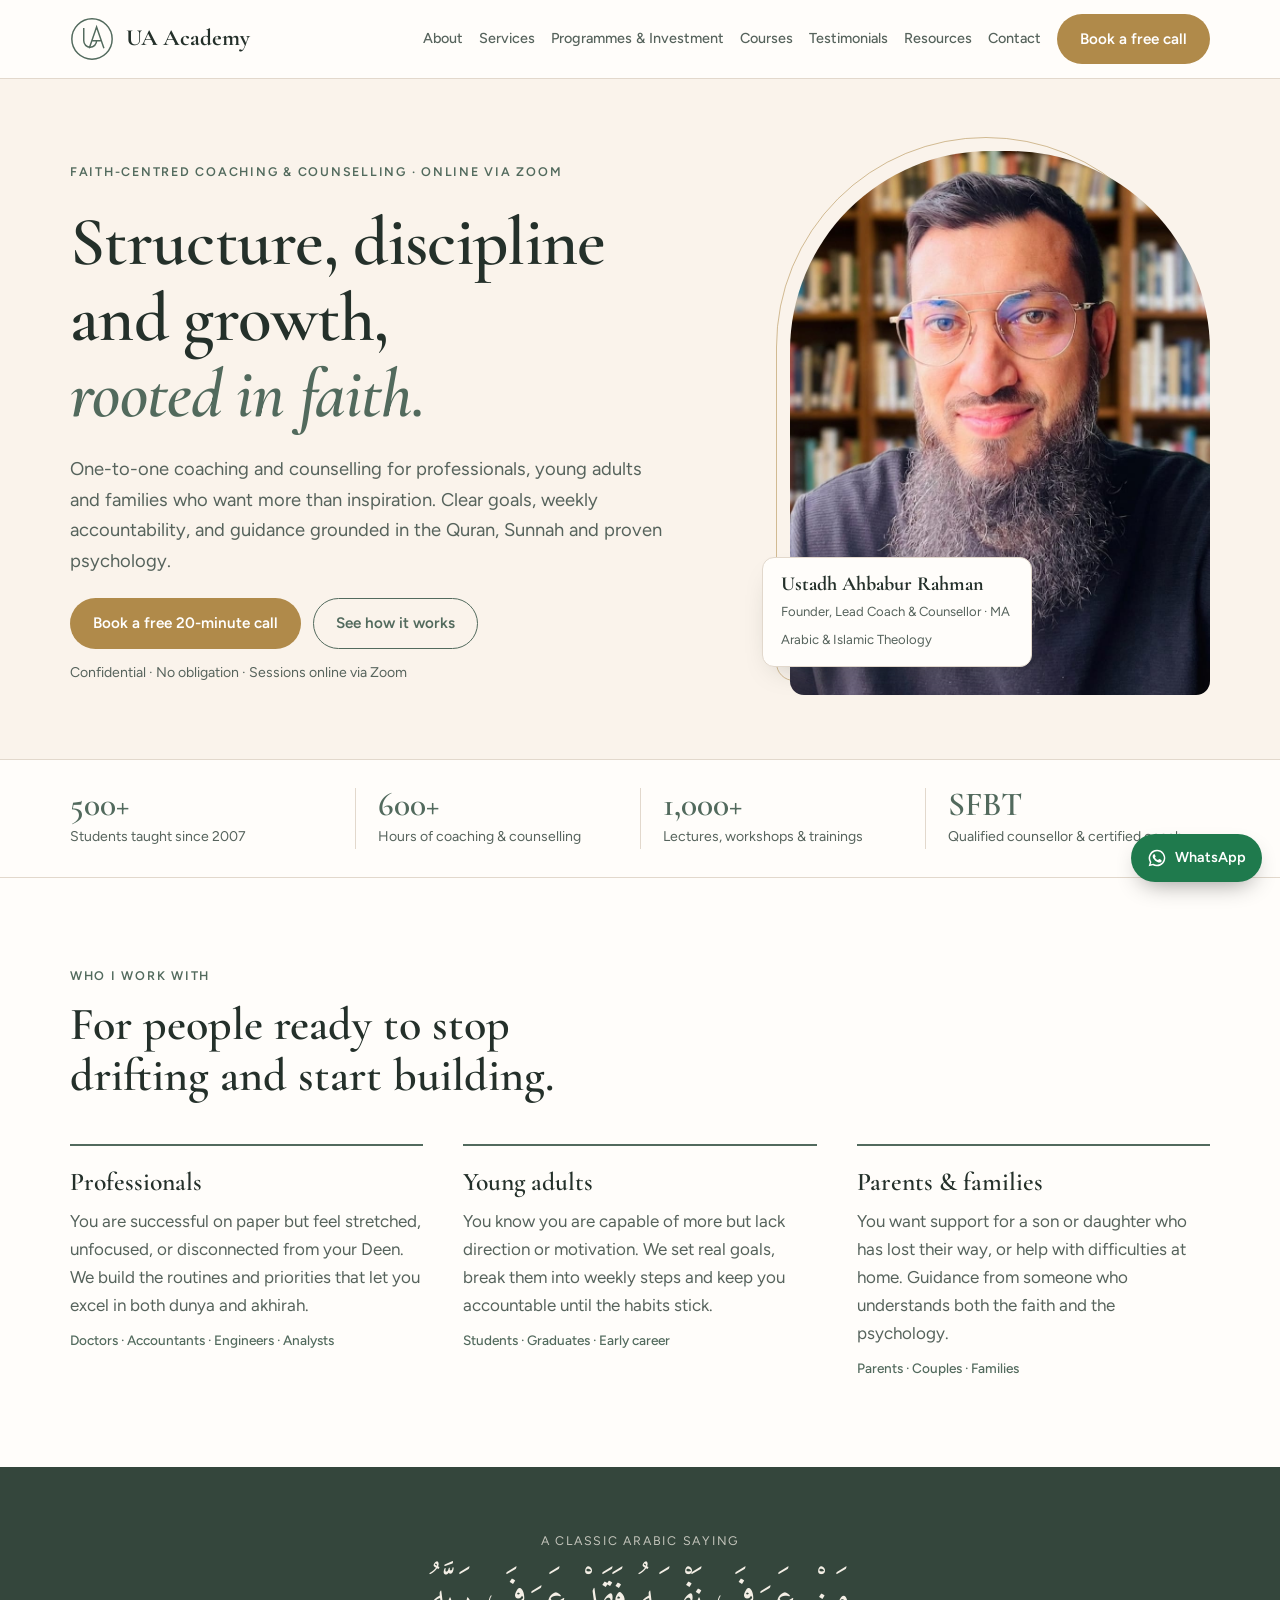
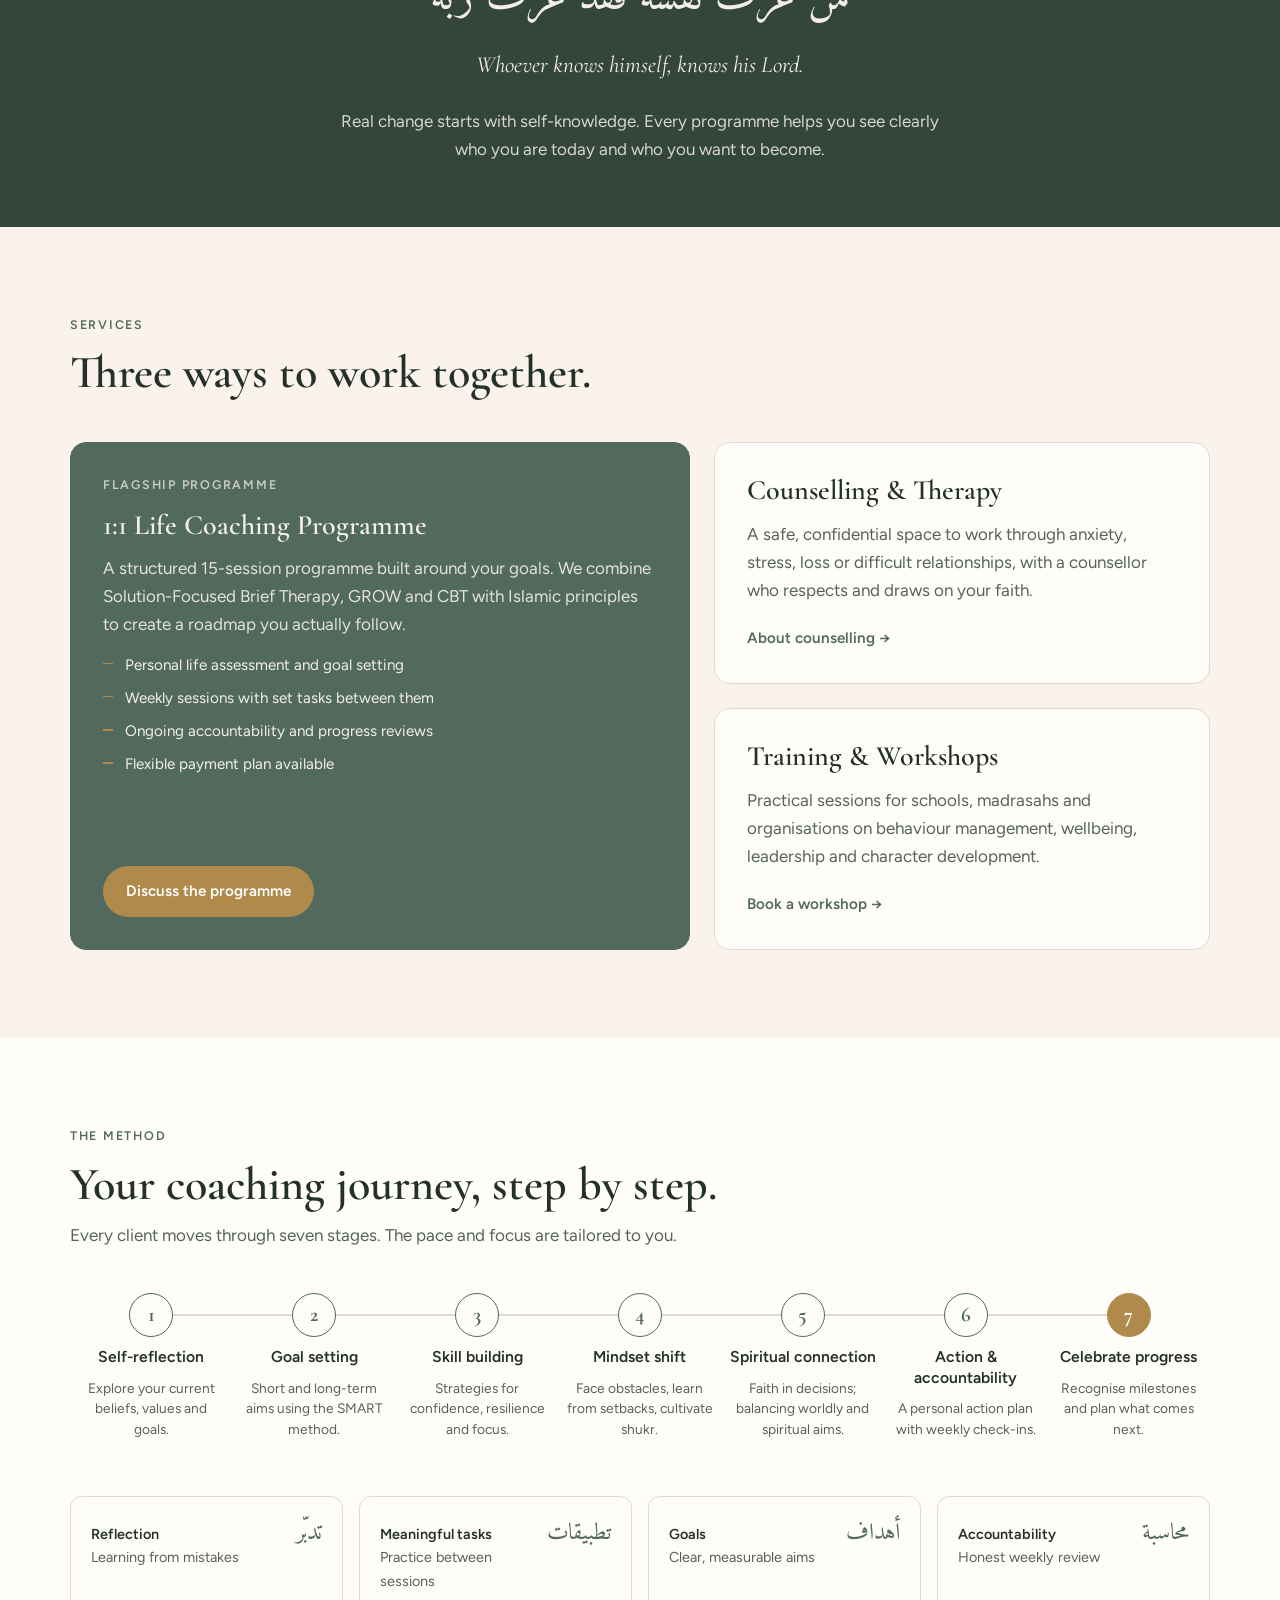
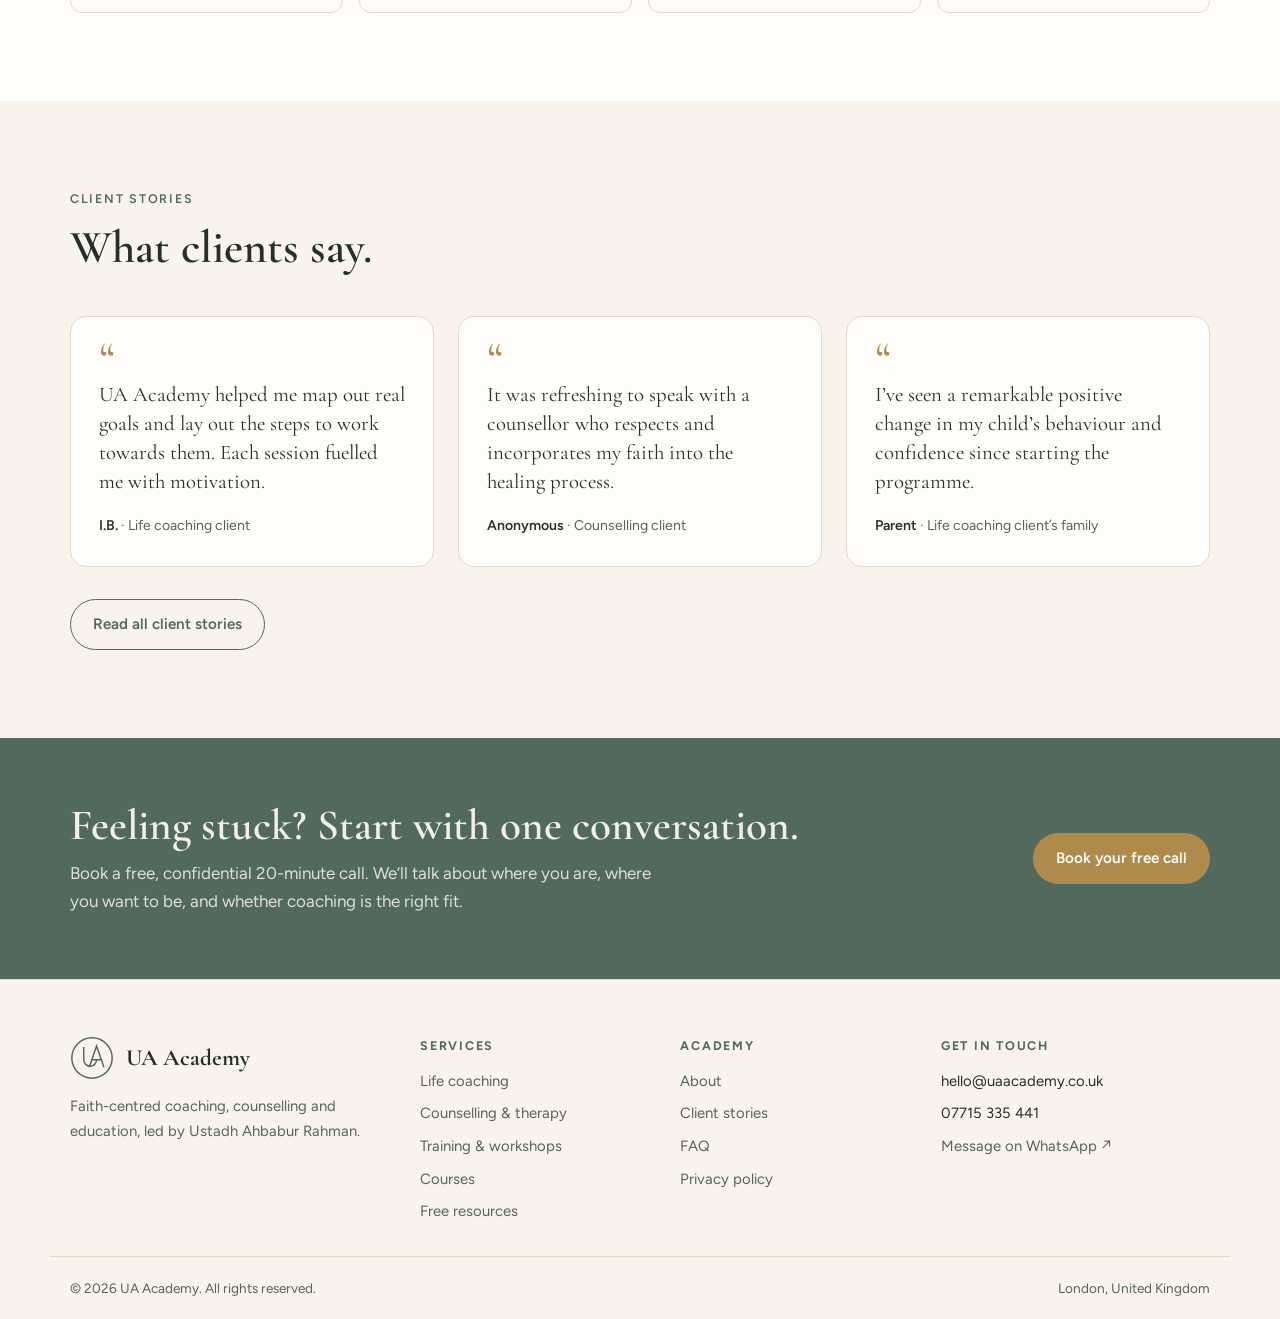
==== commit c4b194f9: "Add Courses page for The 6 C's marriage programme (register interest, no dates or prices) Co-Authore" ====
--- a/index.html
+++ b/index.html
@@ -8,7 +8,10 @@
     <meta name="description" content="Faith-centred life coaching and counselling led by Ustadh Ahbabur Rahman. Structure, discipline and growth for professionals, young adults and families. Book a free 20-minute call.">
     <meta property="og:title" content="Home - UA Academy">
     <meta property="og:description" content="Faith-centred life coaching and counselling led by Ustadh Ahbabur Rahman. Structure, discipline and growth for professionals, young adults and families. Book a free 20-minute call.">
-    <meta property="og:image" content="https://uaacademy.co.uk/assets/pfp.jpeg">
+    <meta property="og:image" content="https://uaacademy.co.uk/assets/og-image.png">
+    <meta property="og:image:width" content="1200">
+    <meta property="og:image:height" content="630">
+    <meta property="og:image:type" content="image/png">
     <link rel="icon" href="assets/favicon.svg" type="image/svg+xml">
     <link rel="preconnect" href="https://fonts.googleapis.com">
     <link rel="preconnect" href="https://fonts.gstatic.com" crossorigin>
@@ -29,6 +32,7 @@
       <a href="about.html">About</a>
       <a href="services.html">Services</a>
       <a href="programmes.html">Programmes &amp; Investment</a>
+      <a href="courses.html">Courses</a>
       <a href="testimonials.html">Testimonials</a>
       <a href="FreeResources.html">Resources</a>
       <a href="contact.html">Contact</a>
@@ -141,7 +145,7 @@
       </a>
       <p class="about">Faith-centred coaching, counselling and education, led by Ustadh Ahbabur Rahman.</p>
     </div>
-    <div><h4>Services</h4><ul><li><a href="services.html">Life coaching</a></li><li><a href="services.html">Counselling &amp; therapy</a></li><li><a href="services.html">Training &amp; workshops</a></li><li><a href="FreeResources.html">Free resources</a></li></ul></div>
+    <div><h4>Services</h4><ul><li><a href="services.html">Life coaching</a></li><li><a href="services.html">Counselling &amp; therapy</a></li><li><a href="services.html">Training &amp; workshops</a></li><li><a href="courses.html">Courses</a></li><li><a href="FreeResources.html">Free resources</a></li></ul></div>
     <div><h4>Academy</h4><ul><li><a href="about.html">About</a></li><li><a href="testimonials.html">Client stories</a></li><li><a href="faq.html">FAQ</a></li><li><a href="index.html">Privacy policy</a></li></ul></div>
     <div><h4>Get in touch</h4><ul><li class="contact-line">hello@uaacademy.co.uk</li><li class="contact-line">07715 335 441</li><li><a href="https://wa.me/447715335441" target="_blank" rel="noopener">Message on WhatsApp ↗</a></li></ul></div>
   </div>
--- a/styles.css
+++ b/styles.css
@@ -338,3 +338,20 @@
 .tidycal-wrap{min-height:520px}
 .skip{position:absolute;left:-999px;top:8px;background:var(--gold);color:var(--gold-ink);padding:8px 14px;border-radius:8px;z-index:50}
 .skip:focus{left:12px}
+
+/* Courses */
+.course-intro{display:grid;grid-template-columns:1fr 1.2fr;gap:56px;align-items:start}
+.course-two{display:grid;grid-template-columns:1fr 1fr;gap:32px;align-items:start}
+.head h2 em{font-style:italic;color:var(--sage)}
+.sessions{display:grid;grid-template-columns:repeat(3,1fr);gap:20px}
+.session{background:var(--paper);border:1px solid var(--line);border-radius:16px;padding:28px;display:flex;flex-direction:column;gap:10px;min-width:0}
+.session .num{font-family:var(--font-display);font-size:2.4rem;line-height:1;color:var(--gold)}
+.session h3{font-size:1.65rem}
+.session .sub{font-weight:600;color:var(--ink);font-size:.98rem;line-height:1.4}
+.session p{color:var(--ink-soft);font-size:.95rem}
+.btn-line.on-sage{border-color:var(--on-sage);color:var(--on-sage)}
+.btn-line.on-sage:hover{background:var(--on-sage);color:var(--sage-deep)}
+@media (max-width:900px){.course-intro,.course-two{grid-template-columns:1fr;gap:28px}.sessions{grid-template-columns:1fr 1fr}}
+@media (max-width:600px){.sessions{grid-template-columns:1fr}}
+.brand-sub{white-space:nowrap}
+@media (min-width:1121px) and (max-width:1320px){.links{gap:16px;font-size:.9rem}.brand-sub{display:none}}
